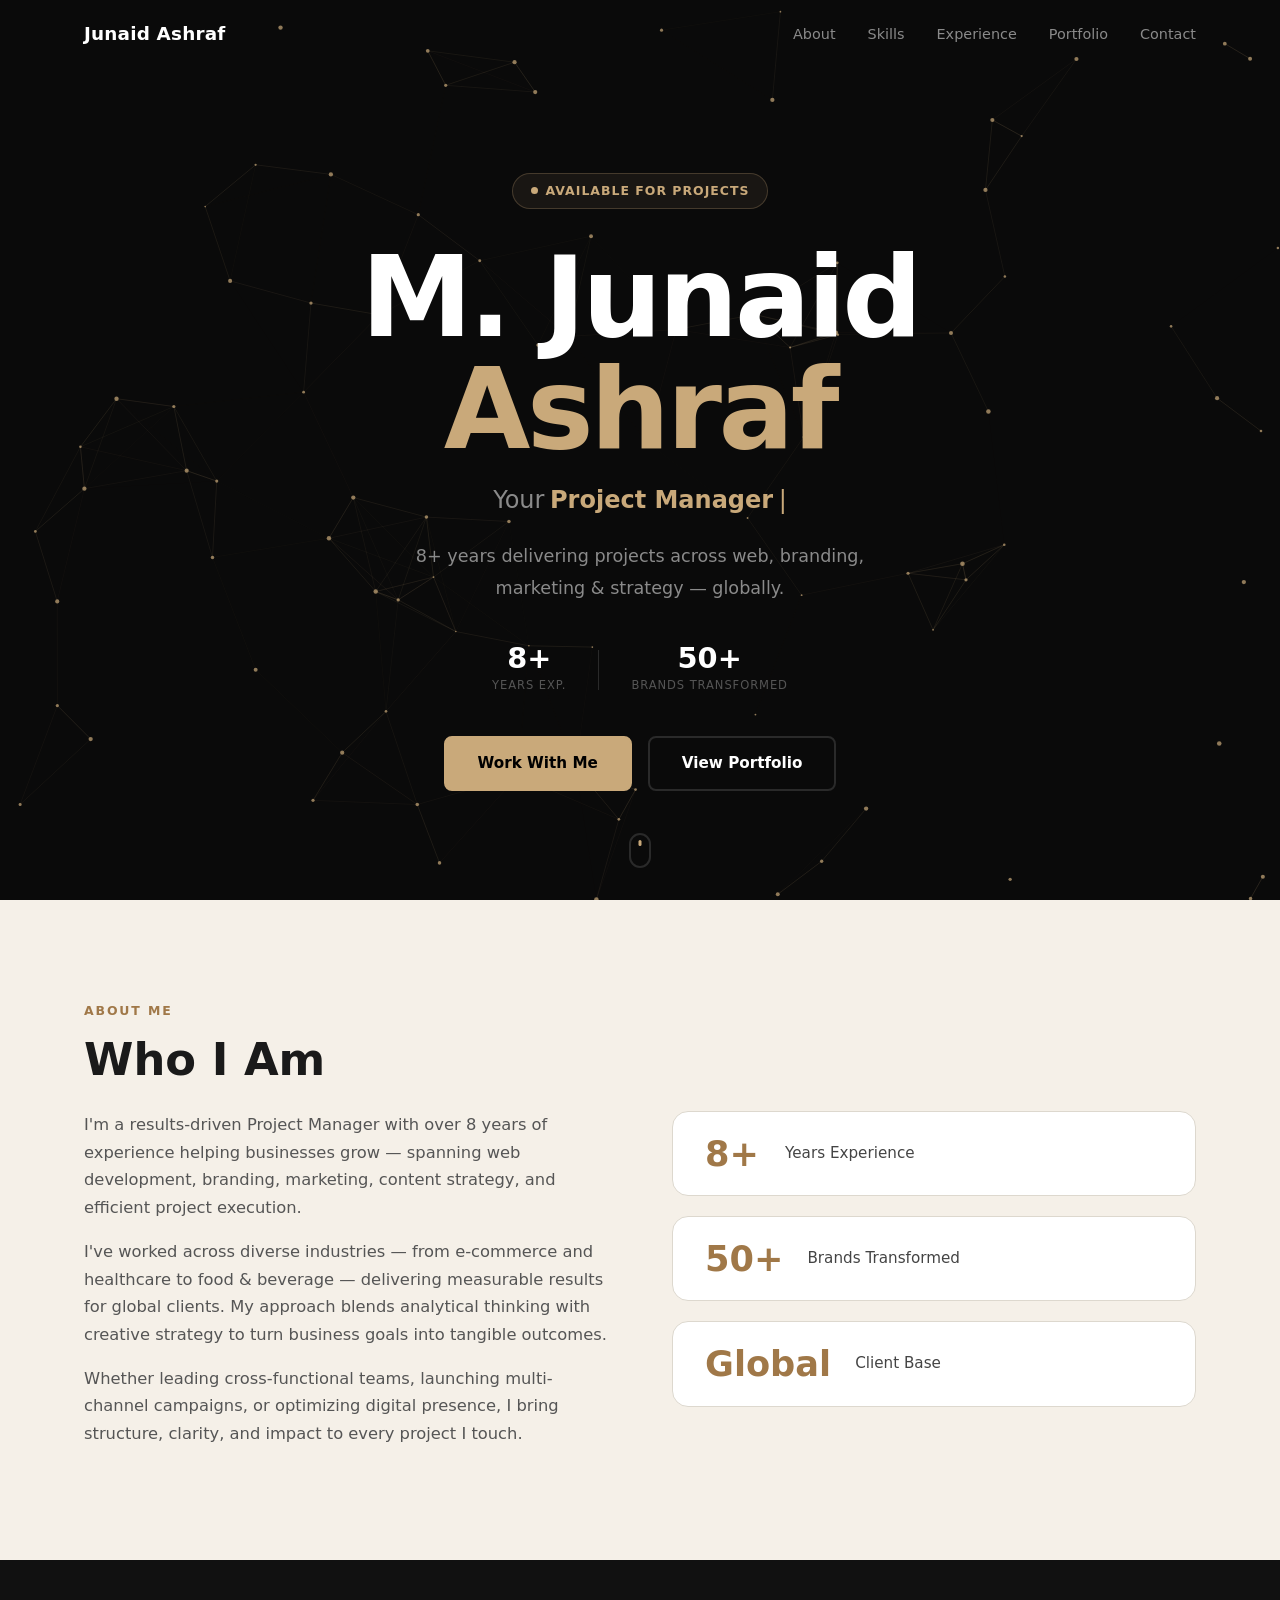
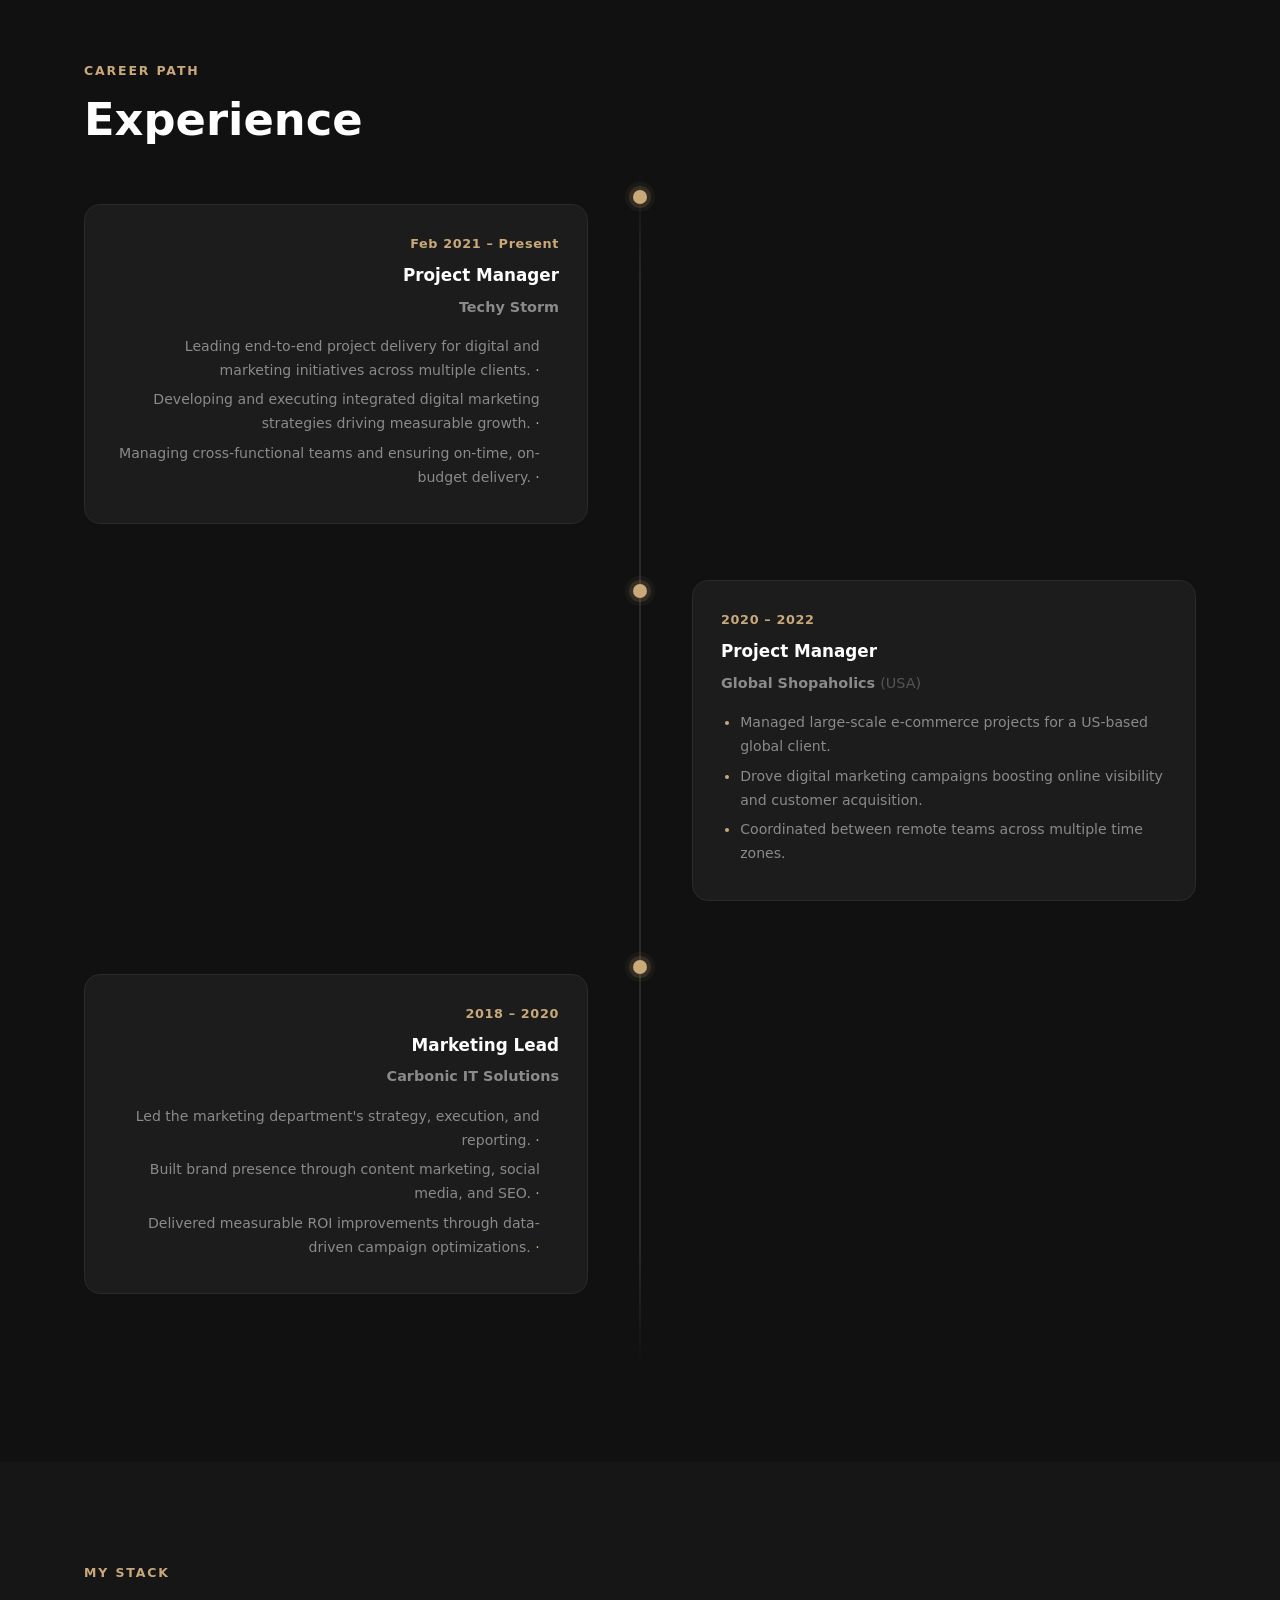
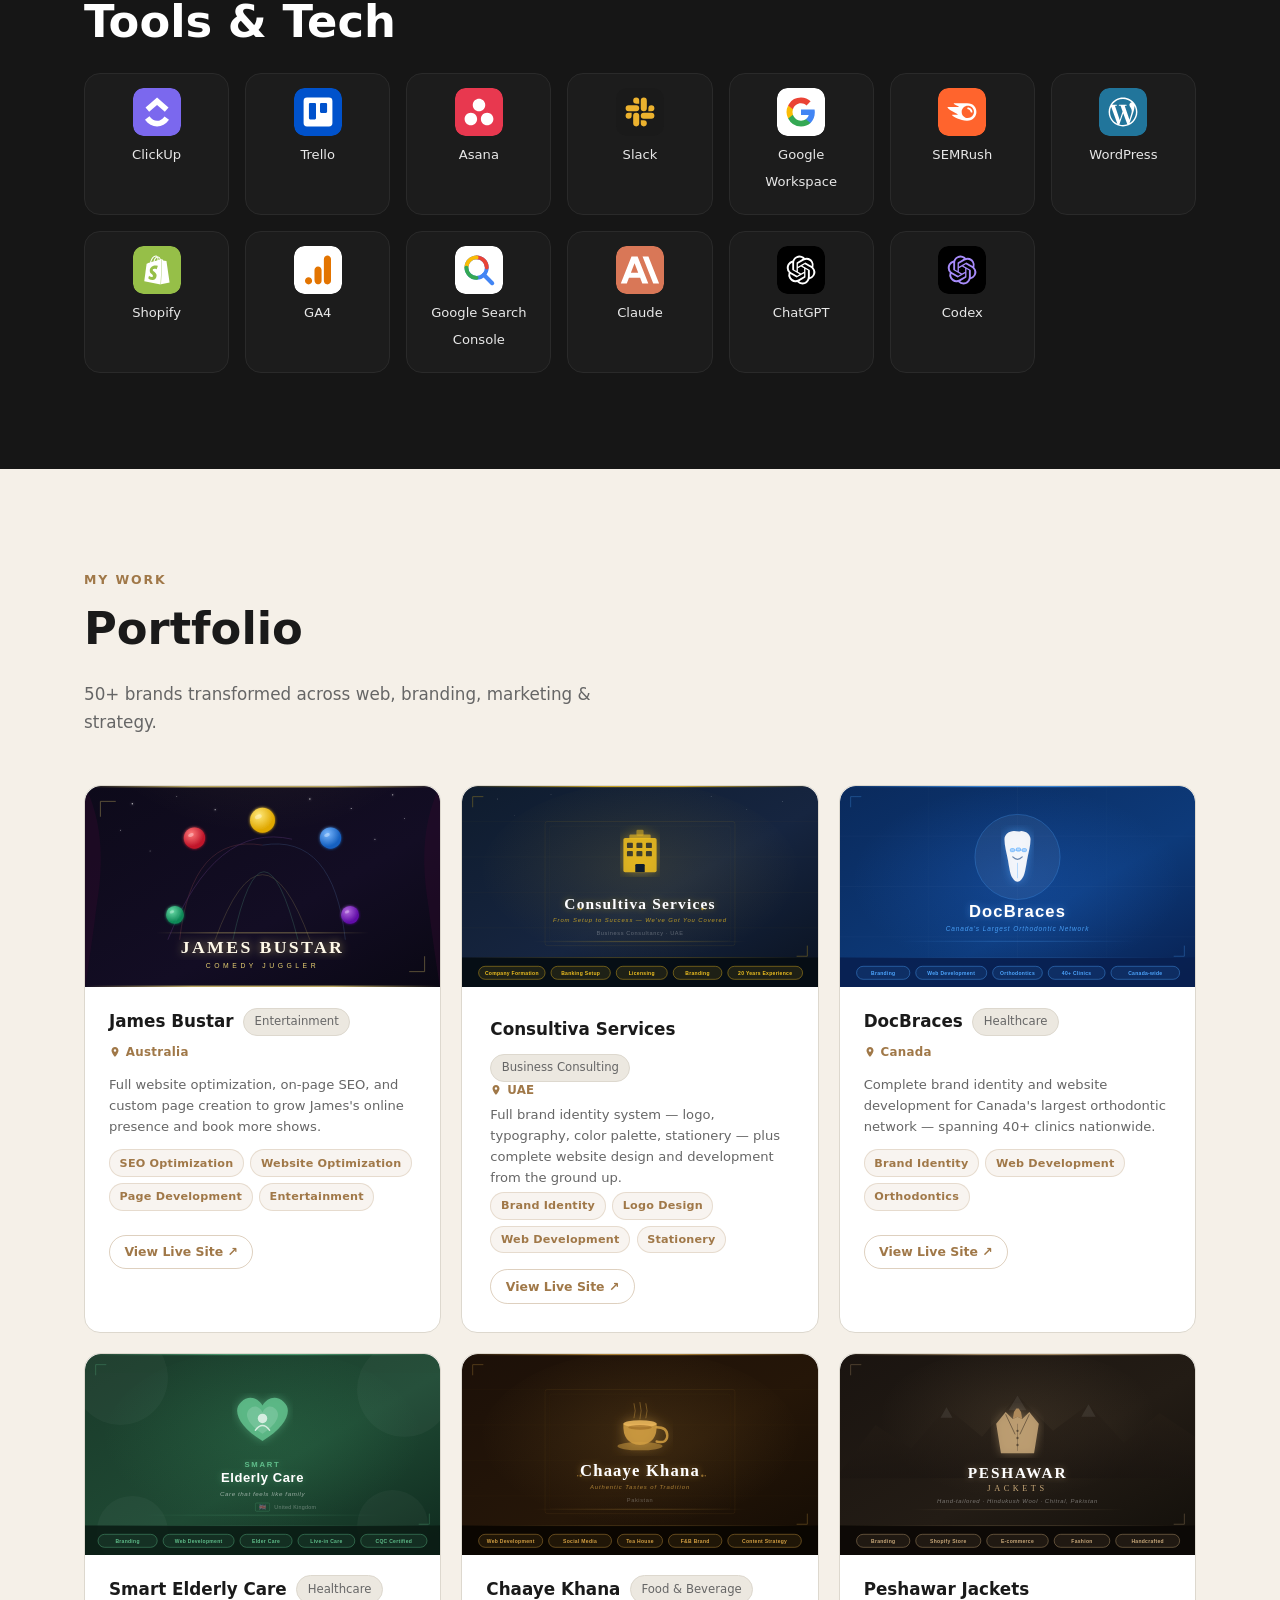
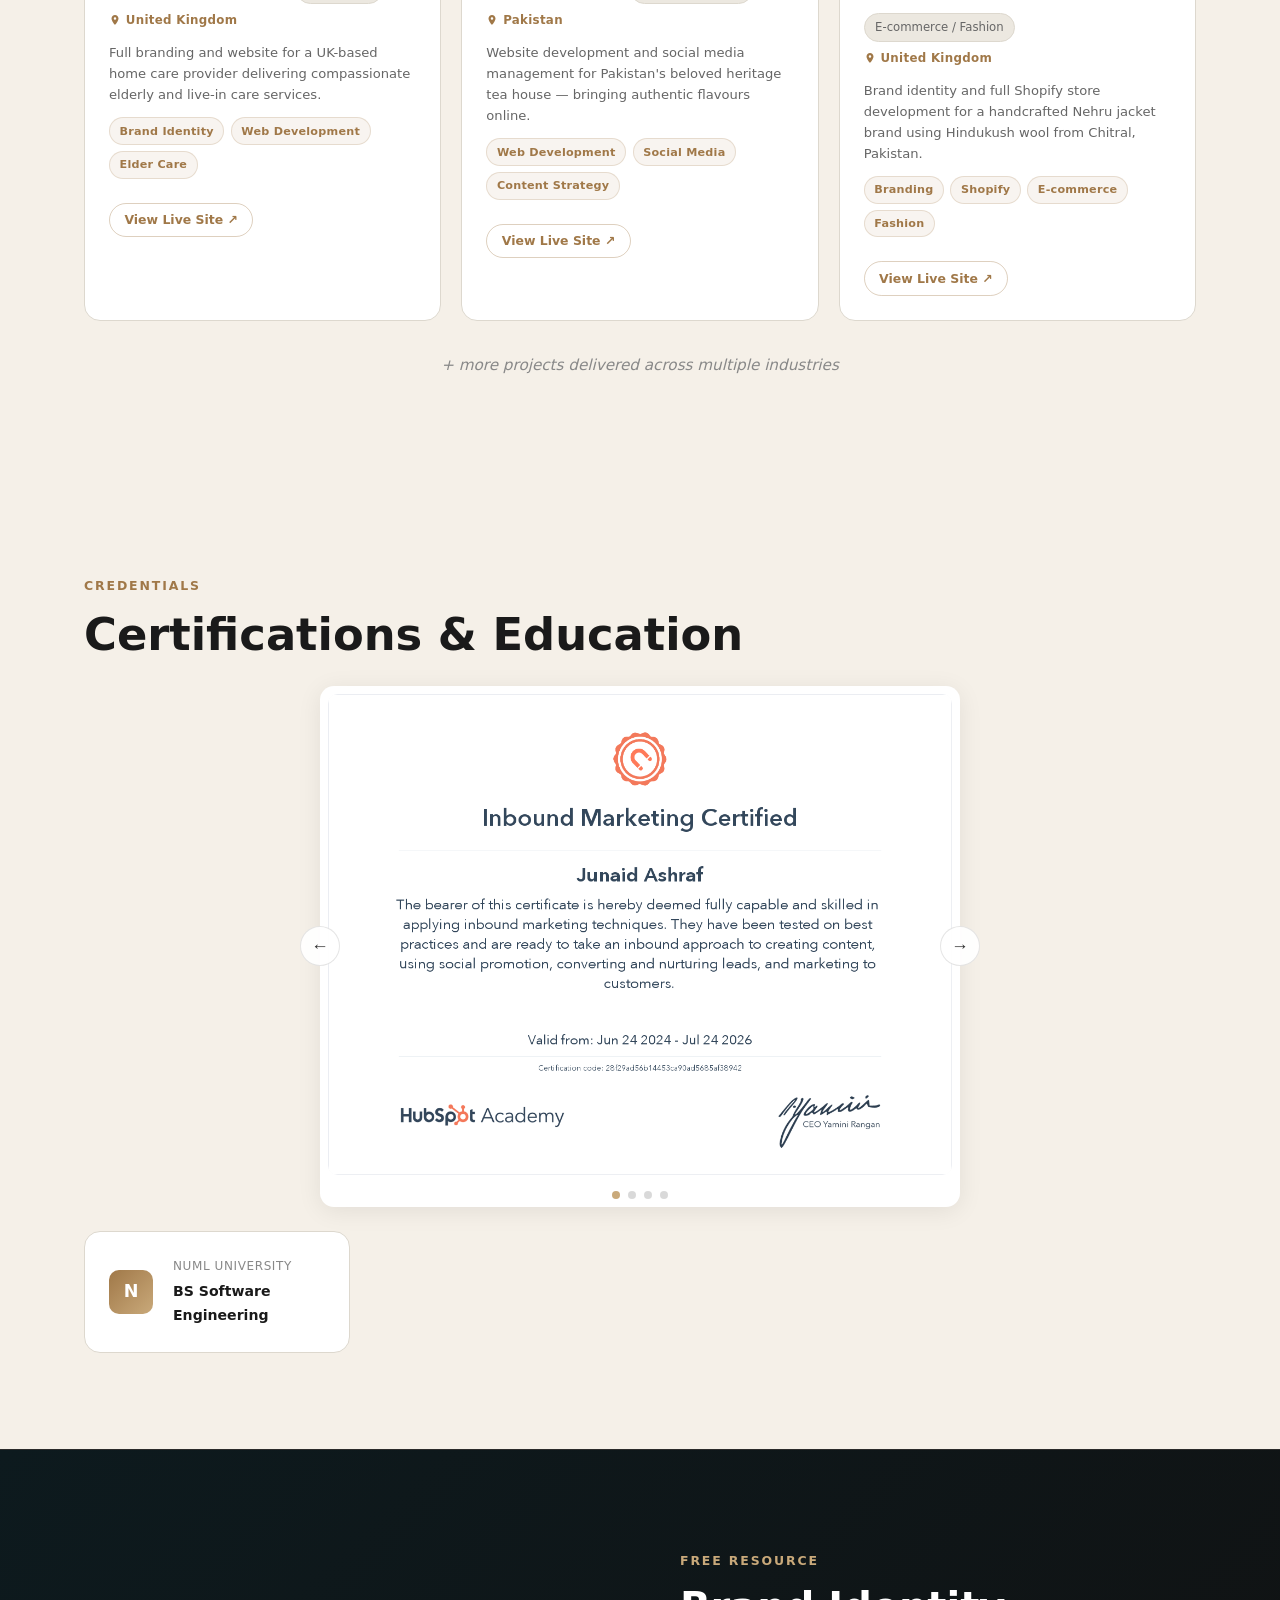
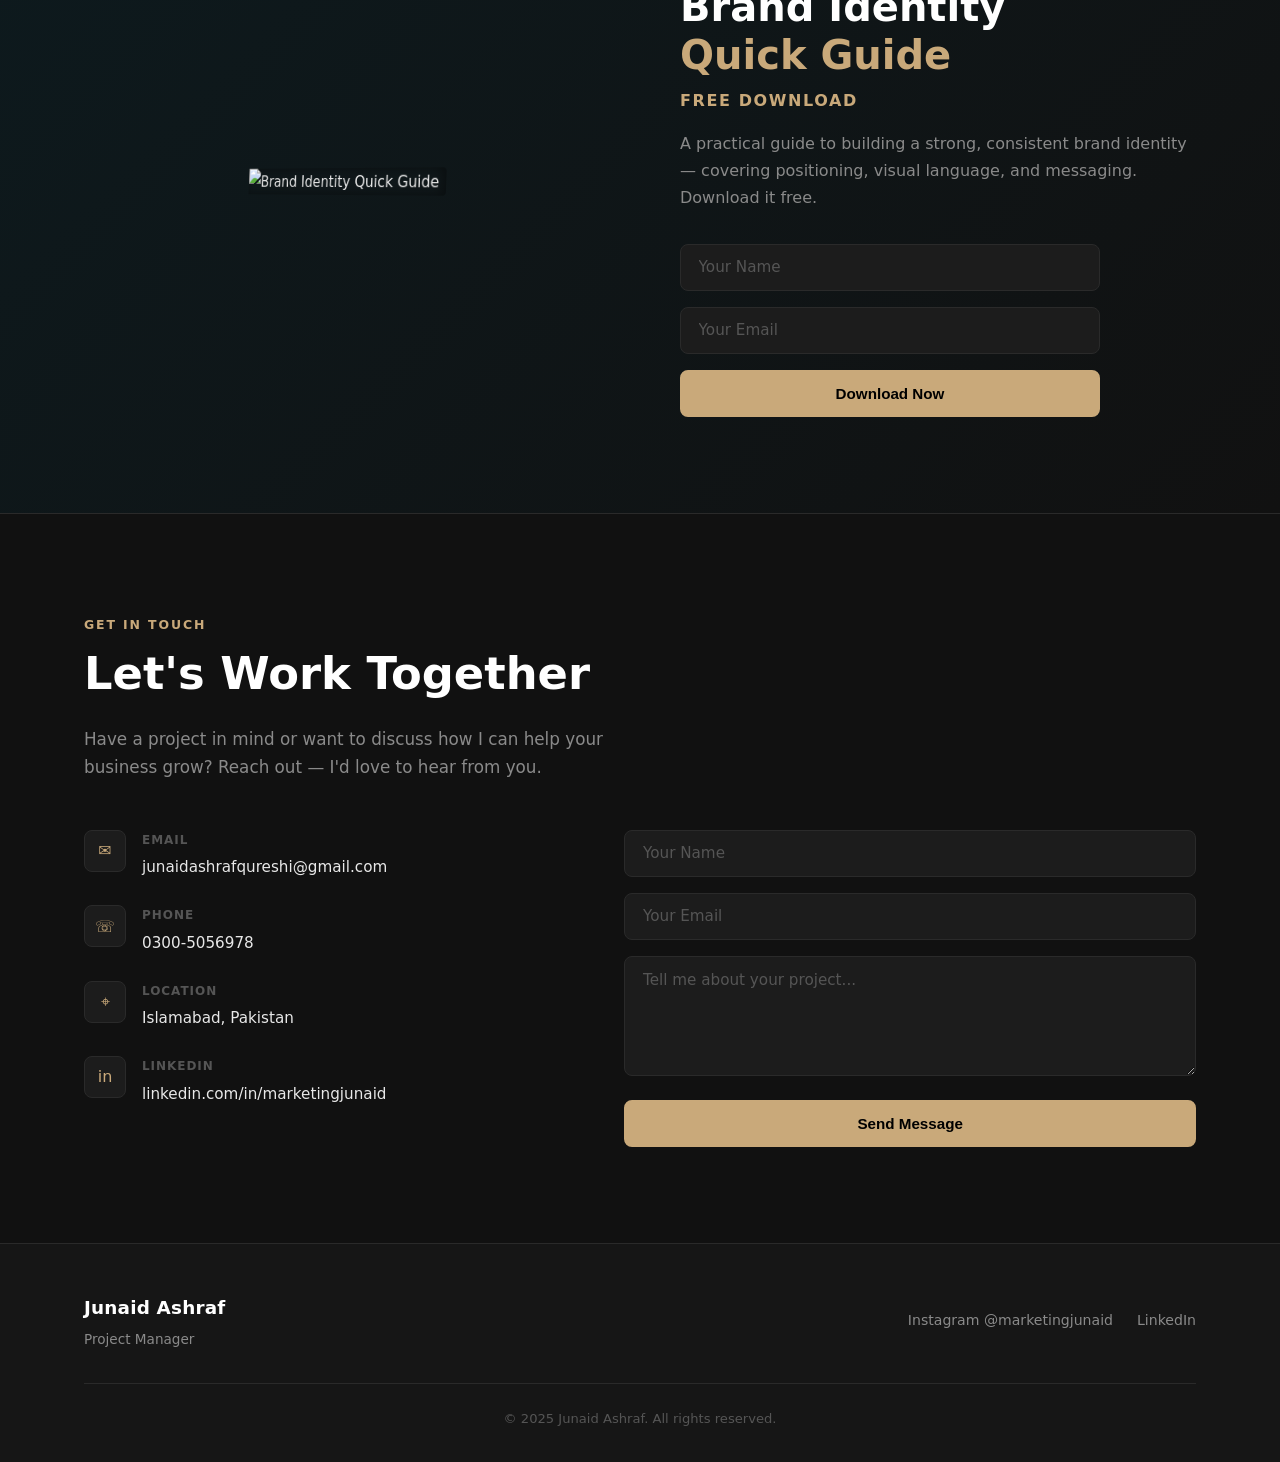
==== index.html @ ad7fe11a "Remove 20+ Projects hero stat" ====
<!DOCTYPE html>
<html lang="en">
<head>
  <meta charset="UTF-8" />
  <meta name="viewport" content="width=device-width, initial-scale=1.0" />
  <title>M. Junaid Ashraf | Project Manager</title>
  <meta name="description" content="M. Junaid Ashraf — Project Manager with 8+ years of experience driving growth through web development, branding, marketing, and seamless project execution." />
  <link rel="stylesheet" href="style.css" />
</head>
<body>

  <!-- ===== NAVBAR ===== -->
  <nav class="navbar" id="navbar">
    <div class="nav-container">
      <a href="#hero" class="nav-logo">Junaid Ashraf</a>
      <button class="nav-toggle" id="navToggle" aria-label="Toggle navigation">
        <span></span><span></span><span></span>
      </button>
      <ul class="nav-links" id="navLinks">
        <li><a href="#about" class="nav-link">About</a></li>
        <li><a href="#skills" class="nav-link">Skills</a></li>
        <li><a href="#experience" class="nav-link">Experience</a></li>
        <li><a href="#portfolio" class="nav-link">Portfolio</a></li>
        <li><a href="#contact" class="nav-link">Contact</a></li>
      </ul>
    </div>
  </nav>

  <!-- ===== HERO ===== -->
  <section class="hero" id="hero">
  <canvas id="heroCanvas"></canvas>
  <div class="hero-content fade-in">
    <div class="hero-badge">Available for Projects</div>
    <h1 class="hero-name">
      <span class="hero-name-line">M. Junaid</span>
      <span class="hero-name-line accent-line">Ashraf</span>
    </h1>
    <div class="hero-role-wrap">
      <span class="hero-role-static">Your </span>
      <span class="hero-role-typed" id="typedRole"></span>
      <span class="hero-cursor">|</span>
    </div>
    <p class="hero-sub">8+ years delivering projects across web, branding, marketing &amp; strategy — globally.</p>
    <div class="hero-stats">
      <div class="hero-stat"><span class="hero-stat-num">8+</span><span class="hero-stat-label">Years Exp.</span></div>
      <div class="hero-stat-divider"></div>
      <div class="hero-stat"><span class="hero-stat-num">50+</span><span class="hero-stat-label">Brands Transformed</span></div>
    </div>
    <div class="hero-ctas">
      <a href="#contact" class="btn btn-primary">Work With Me</a>
      <a href="#portfolio" class="btn btn-outline">View Portfolio</a>
    </div>
  </div>
  <div class="hero-scroll-hint"><span></span></div>
</section>

  <!-- ===== ABOUT ===== -->
  <section class="section section-light" id="about">
    <div class="container">
      <div class="section-label reveal">About Me</div>
      <h2 class="section-title reveal">Who I Am</h2>
      <div class="about-grid">
        <div class="about-text reveal">
          <p>I'm a results-driven Project Manager with over 8 years of experience helping businesses grow — spanning web development, branding, marketing, content strategy, and efficient project execution.</p>
          <p>I've worked across diverse industries — from e-commerce and healthcare to food &amp; beverage — delivering measurable results for global clients. My approach blends analytical thinking with creative strategy to turn business goals into tangible outcomes.</p>
          <p>Whether leading cross-functional teams, launching multi-channel campaigns, or optimizing digital presence, I bring structure, clarity, and impact to every project I touch.</p>
        </div>
        <div class="about-stats reveal">
          <div class="stat-card">
            <span class="stat-number">8+</span>
            <span class="stat-label">Years Experience</span>
          </div>
          <div class="stat-card">
            <span class="stat-number">50+</span>
            <span class="stat-label">Brands Transformed</span>
          </div>
          <div class="stat-card">
            <span class="stat-number">Global</span>
            <span class="stat-label">Client Base</span>
          </div>
        </div>
      </div>
    </div>
  </section>

  <!-- ===== EXPERIENCE ===== -->
  <section class="section" id="experience">
    <div class="container">
      <div class="section-label reveal">Career Path</div>
      <h2 class="section-title reveal">Experience</h2>
      <div class="timeline">

        <div class="timeline-item reveal">
          <div class="timeline-marker"></div>
          <div class="timeline-content">
            <div class="timeline-period">Feb 2021 – Present</div>
            <h3 class="timeline-role">Project Manager</h3>
            <div class="timeline-company">Techy Storm</div>
            <ul class="timeline-points">
              <li>Leading end-to-end project delivery for digital and marketing initiatives across multiple clients.</li>
              <li>Developing and executing integrated digital marketing strategies driving measurable growth.</li>
              <li>Managing cross-functional teams and ensuring on-time, on-budget delivery.</li>
            </ul>
          </div>
        </div>

        <div class="timeline-item reveal">
          <div class="timeline-marker"></div>
          <div class="timeline-content">
            <div class="timeline-period">2020 – 2022</div>
            <h3 class="timeline-role">Project Manager</h3>
            <div class="timeline-company">Global Shopaholics <span class="timeline-location">(USA)</span></div>
            <ul class="timeline-points">
              <li>Managed large-scale e-commerce projects for a US-based global client.</li>
              <li>Drove digital marketing campaigns boosting online visibility and customer acquisition.</li>
              <li>Coordinated between remote teams across multiple time zones.</li>
            </ul>
          </div>
        </div>

        <div class="timeline-item reveal">
          <div class="timeline-marker"></div>
          <div class="timeline-content">
            <div class="timeline-period">2018 – 2020</div>
            <h3 class="timeline-role">Marketing Lead</h3>
            <div class="timeline-company">Carbonic IT Solutions</div>
            <ul class="timeline-points">
              <li>Led the marketing department's strategy, execution, and reporting.</li>
              <li>Built brand presence through content marketing, social media, and SEO.</li>
              <li>Delivered measurable ROI improvements through data-driven campaign optimizations.</li>
            </ul>
          </div>
        </div>

      </div>
    </div>
  </section>

  <!-- ===== TOOLS & TECH ===== -->
  <section class="section section-alt" id="tools">
    <div class="container">
      <div class="section-label reveal">My Stack</div>
      <h2 class="section-title reveal">Tools &amp; Tech</h2>
      <div class="tools-grid reveal">
        <div class="tool-badge">
          <div class="tool-icon"><img src="tools/clickup.svg" alt="ClickUp"/></div>
          <span>ClickUp</span>
        </div>
        <div class="tool-badge">
          <div class="tool-icon"><img src="tools/trello.svg" alt="Trello"/></div>
          <span>Trello</span>
        </div>
        <div class="tool-badge">
          <div class="tool-icon"><img src="tools/asana.svg" alt="Asana"/></div>
          <span>Asana</span>
        </div>
        <div class="tool-badge">
          <div class="tool-icon"><img src="tools/slack.svg" alt="Slack"/></div>
          <span>Slack</span>
        </div>
        <div class="tool-badge">
          <div class="tool-icon"><img src="tools/googleworkspace.svg" alt="Google Workspace"/></div>
          <span>Google Workspace</span>
        </div>
        <div class="tool-badge">
          <div class="tool-icon"><img src="tools/semrush.svg" alt="SEMRush"/></div>
          <span>SEMRush</span>
        </div>
        <div class="tool-badge">
          <div class="tool-icon"><img src="tools/wordpress.svg" alt="WordPress"/></div>
          <span>WordPress</span>
        </div>
        <div class="tool-badge">
          <div class="tool-icon"><img src="tools/shopify.svg" alt="Shopify"/></div>
          <span>Shopify</span>
        </div>
        <div class="tool-badge">
          <div class="tool-icon"><img src="tools/ga4.svg" alt="GA4"/></div>
          <span>GA4</span>
        </div>
        <div class="tool-badge">
          <div class="tool-icon"><img src="tools/searchconsole.svg" alt="Search Console"/></div>
          <span>Google Search Console</span>
        </div>
        <div class="tool-badge">
          <div class="tool-icon"><img src="tools/claude.svg" alt="Claude"/></div>
          <span>Claude</span>
        </div>
        <div class="tool-badge">
          <div class="tool-icon"><img src="tools/chatgpt.svg" alt="ChatGPT"/></div>
          <span>ChatGPT</span>
        </div>
        <div class="tool-badge">
          <div class="tool-icon"><img src="tools/codex.svg" alt="Codex"/></div>
          <span>Codex</span>
        </div>
      </div>
    </div>
  </section>

  <!-- ===== PORTFOLIO ===== -->
  <section class="section section-light" id="portfolio">
    <div class="container">
      <div class="section-label reveal">My Work</div>
      <h2 class="section-title reveal">Portfolio</h2>
      <p class="section-sub reveal">50+ brands transformed across web, branding, marketing &amp; strategy.</p>
      <div class="portfolio-grid">

        <div class="portfolio-card portfolio-card--jb reveal">
          <div class="jb-banner">
            <img src="portfolio/james-bustar-cover.svg" alt="James Bustar" class="jb-cover-img"/>
          </div>
          <div class="portfolio-card-inner">
            <div class="jb-header">
              <h3 class="jb-name">James Bustar</h3>
              <span class="industry-tag">Entertainment</span>
            </div>
            <p class="jb-country"><svg viewBox="0 0 24 24" fill="currentColor"><path d="M12 2C8.13 2 5 5.13 5 9c0 5.25 7 13 7 13s7-7.75 7-13c0-3.87-3.13-7-7-7zm0 9.5a2.5 2.5 0 110-5 2.5 2.5 0 010 5z"/></svg>Australia</p>
            <p class="jb-desc">Full website optimization, on-page SEO, and custom page creation to grow James's online presence and book more shows.</p>
            <div class="jb-services">
              <span class="jb-tag">SEO Optimization</span>
              <span class="jb-tag">Website Optimization</span>
              <span class="jb-tag">Page Development</span>
              <span class="jb-tag">Entertainment</span>
            </div>
            <a href="https://www.jamesbustar.com" target="_blank" rel="noopener" class="btn-small btn-small--live">View Live Site ↗</a>
          </div>
        </div>

        <div class="portfolio-card portfolio-card--cs reveal">
          <div class="jb-banner">
            <img src="portfolio/consultiva-cover.svg" alt="Consultiva Services" class="jb-cover-img"/>
          </div>
          <div class="portfolio-card-inner">
            <div class="jb-header">
              <h3 class="jb-name">Consultiva Services</h3>
              <span class="industry-tag">Business Consulting</span>
            </div>
            <p class="jb-country"><svg viewBox="0 0 24 24" fill="currentColor"><path d="M12 2C8.13 2 5 5.13 5 9c0 5.25 7 13 7 13s7-7.75 7-13c0-3.87-3.13-7-7-7zm0 9.5a2.5 2.5 0 110-5 2.5 2.5 0 010 5z"/></svg>UAE</p>
            <p class="jb-desc">Full brand identity system — logo, typography, color palette, stationery — plus complete website design and development from the ground up.</p>
            <div class="jb-services">
              <span class="jb-tag">Brand Identity</span>
              <span class="jb-tag">Logo Design</span>
              <span class="jb-tag">Web Development</span>
              <span class="jb-tag">Stationery</span>
            </div>
            <a href="https://www.consultivaservices.com" target="_blank" rel="noopener" class="btn-small btn-small--live">View Live Site ↗</a>
          </div>
        </div>

        <div class="portfolio-card portfolio-card--jb reveal">
          <div class="jb-banner">
            <img src="portfolio/docbraces-cover.svg" alt="DocBraces" class="jb-cover-img"/>
          </div>
          <div class="portfolio-card-inner">
            <div class="jb-header">
              <h3 class="jb-name">DocBraces</h3>
              <span class="industry-tag">Healthcare</span>
            </div>
            <p class="jb-country"><svg viewBox="0 0 24 24" fill="currentColor"><path d="M12 2C8.13 2 5 5.13 5 9c0 5.25 7 13 7 13s7-7.75 7-13c0-3.87-3.13-7-7-7zm0 9.5a2.5 2.5 0 110-5 2.5 2.5 0 010 5z"/></svg>Canada</p>
            <p class="jb-desc">Complete brand identity and website development for Canada's largest orthodontic network — spanning 40+ clinics nationwide.</p>
            <div class="jb-services">
              <span class="jb-tag">Brand Identity</span>
              <span class="jb-tag">Web Development</span>
              <span class="jb-tag">Orthodontics</span>
            </div>
            <a href="https://www.docbraces.com" target="_blank" rel="noopener" class="btn-small btn-small--live">View Live Site ↗</a>
          </div>
        </div>

        <div class="portfolio-card portfolio-card--jb reveal">
          <div class="jb-banner">
            <img src="portfolio/smartelderlycare-cover.svg" alt="Smart Elderly Care" class="jb-cover-img"/>
          </div>
          <div class="portfolio-card-inner">
            <div class="jb-header">
              <h3 class="jb-name">Smart Elderly Care</h3>
              <span class="industry-tag">Healthcare</span>
            </div>
            <p class="jb-country"><svg viewBox="0 0 24 24" fill="currentColor"><path d="M12 2C8.13 2 5 5.13 5 9c0 5.25 7 13 7 13s7-7.75 7-13c0-3.87-3.13-7-7-7zm0 9.5a2.5 2.5 0 110-5 2.5 2.5 0 010 5z"/></svg>United Kingdom</p>
            <p class="jb-desc">Full branding and website for a UK-based home care provider delivering compassionate elderly and live-in care services.</p>
            <div class="jb-services">
              <span class="jb-tag">Brand Identity</span>
              <span class="jb-tag">Web Development</span>
              <span class="jb-tag">Elder Care</span>
            </div>
            <a href="https://www.smartelderlycare.co.uk" target="_blank" rel="noopener" class="btn-small btn-small--live">View Live Site ↗</a>
          </div>
        </div>

        <div class="portfolio-card portfolio-card--jb reveal">
          <div class="jb-banner">
            <img src="portfolio/chaayekhana-cover.svg" alt="Chaaye Khana" class="jb-cover-img"/>
          </div>
          <div class="portfolio-card-inner">
            <div class="jb-header">
              <h3 class="jb-name">Chaaye Khana</h3>
              <span class="industry-tag">Food &amp; Beverage</span>
            </div>
            <p class="jb-country"><svg viewBox="0 0 24 24" fill="currentColor"><path d="M12 2C8.13 2 5 5.13 5 9c0 5.25 7 13 7 13s7-7.75 7-13c0-3.87-3.13-7-7-7zm0 9.5a2.5 2.5 0 110-5 2.5 2.5 0 010 5z"/></svg>Pakistan</p>
            <p class="jb-desc">Website development and social media management for Pakistan's beloved heritage tea house — bringing authentic flavours online.</p>
            <div class="jb-services">
              <span class="jb-tag">Web Development</span>
              <span class="jb-tag">Social Media</span>
              <span class="jb-tag">Content Strategy</span>
            </div>
            <a href="https://www.chaayekhana.com" target="_blank" rel="noopener" class="btn-small btn-small--live">View Live Site ↗</a>
          </div>
        </div>

        <div class="portfolio-card portfolio-card--jb reveal">
          <div class="jb-banner">
            <img src="portfolio/peshawarjackets-cover.svg" alt="Peshawar Jackets" class="jb-cover-img"/>
          </div>
          <div class="portfolio-card-inner">
            <div class="jb-header">
              <h3 class="jb-name">Peshawar Jackets</h3>
              <span class="industry-tag">E-commerce / Fashion</span>
            </div>
            <p class="jb-country"><svg viewBox="0 0 24 24" fill="currentColor"><path d="M12 2C8.13 2 5 5.13 5 9c0 5.25 7 13 7 13s7-7.75 7-13c0-3.87-3.13-7-7-7zm0 9.5a2.5 2.5 0 110-5 2.5 2.5 0 010 5z"/></svg>United Kingdom</p>
            <p class="jb-desc">Brand identity and full Shopify store development for a handcrafted Nehru jacket brand using Hindukush wool from Chitral, Pakistan.</p>
            <div class="jb-services">
              <span class="jb-tag">Branding</span>
              <span class="jb-tag">Shopify</span>
              <span class="jb-tag">E-commerce</span>
              <span class="jb-tag">Fashion</span>
            </div>
            <a href="https://peshawarjackets.com" target="_blank" rel="noopener" class="btn-small btn-small--live">View Live Site ↗</a>
          </div>
        </div>


      </div>
      <p class="portfolio-more reveal">+ more projects delivered across multiple industries</p>
    </div>
  </section>

  <!-- ===== CERTIFICATIONS ===== -->
  <section class="section section-light" id="certifications">
    <div class="container">
      <div class="section-label reveal">Credentials</div>
      <h2 class="section-title reveal">Certifications &amp; Education</h2>
      <!-- Certificate Slider -->
      <div class="cert-slider-wrap reveal">
        <div class="cert-slider" id="certSlider">
          <div class="cert-slide">
            <img src="Inbound MArketing Certificate.png" alt="Inbound Marketing Certified – HubSpot Academy" class="cert-slide-img"/>
          </div>
          <div class="cert-slide">
            <img src="seo certificate.png" alt="SEO Certified – HubSpot Academy" class="cert-slide-img"/>
          </div>
          <div class="cert-slide">
            <img src="social media certificate.png" alt="Social Media Certified – HubSpot Academy" class="cert-slide-img"/>
          </div>
          <div class="cert-slide">
            <img src="advanced branding.png" alt="Advanced Branding Certificate" class="cert-slide-img"/>
          </div>
        </div>
        <button class="cert-prev" id="certPrev" aria-label="Previous">&#8592;</button>
        <button class="cert-next" id="certNext" aria-label="Next">&#8594;</button>
        <div class="cert-dots" id="certDots">
          <span class="cert-dot active"></span>
          <span class="cert-dot"></span>
          <span class="cert-dot"></span>
          <span class="cert-dot"></span>
        </div>
      </div>

      <!-- Education card below slider -->
      <div class="certs-grid" style="margin-top:1.5rem;">
        <div class="cert-card reveal cert-card--edu">
          <div class="cert-badge cert-badge--edu">
            <span class="cert-logo">N</span>
          </div>
          <div class="cert-info">
            <div class="cert-issuer">NUML University</div>
            <div class="cert-name">BS Software Engineering</div>
          </div>
        </div>
      </div>
    </div>
  </section>

  <!-- ===== LEAD MAGNET ===== -->
  <section class="section lead-magnet" id="download">
    <div class="container">
      <div class="lead-grid">
        <div class="lead-mockup reveal">
          <div class="book-3d-wrap">
            <div class="book-face">
              <img src="https://raw.githubusercontent.com/marketingjunaid/Website/35c1aef6782d4a2f29aa89644fbb4bca8ff3c2ba/brand-guide-cover.png" alt="Brand Identity Quick Guide" class="book-3d-img" />
            </div>
            <div class="book-spine"></div>
            <div class="book-pages"></div>
          </div>
        </div>
        <div class="lead-content reveal">
          <div class="section-label">Free Resource</div>
          <h2 class="lead-heading">Brand Identity<br><span class="accent">Quick Guide</span></h2>
          <p class="lead-sub">Free Download</p>
          <p class="lead-desc">A practical guide to building a strong, consistent brand identity — covering positioning, visual language, and messaging. Download it free.</p>
          <form class="lead-form" id="leadForm">
            <div class="form-group">
              <input type="text" name="name" placeholder="Your Name" required autocomplete="name" />
            </div>
            <div class="form-group">
              <input type="email" name="email" placeholder="Your Email" required autocomplete="email" />
            </div>
            <button type="submit" class="btn btn-primary btn-full">Download Now</button>
          </form>
          <div class="form-success" id="leadSuccess">
            <div class="success-icon">✓</div>
            <p>Your free guide is ready!</p>
            <a href="brand-guide.pdf" download="Brand_Identity_Quick_Guide.pdf" class="btn btn-primary" id="pdfDownloadBtn">Download PDF</a>
          </div>
        </div>
      </div>
    </div>
  </section>

  <!-- ===== CONTACT ===== -->
  <section class="section" id="contact">
    <div class="container">
      <div class="section-label reveal">Get In Touch</div>
      <h2 class="section-title reveal">Let's Work Together</h2>
      <p class="section-sub reveal">Have a project in mind or want to discuss how I can help your business grow? Reach out — I'd love to hear from you.</p>
      <div class="contact-grid">
        <div class="contact-info reveal">
          <div class="contact-item">
            <div class="contact-icon">✉</div>
            <div>
              <div class="contact-label">Email</div>
              <a href="mailto:junaidashrafqureshi@gmail.com" class="contact-value">junaidashrafqureshi@gmail.com</a>
            </div>
          </div>
          <div class="contact-item">
            <div class="contact-icon">☏</div>
            <div>
              <div class="contact-label">Phone</div>
              <a href="tel:+923005056978" class="contact-value">0300-5056978</a>
            </div>
          </div>
          <div class="contact-item">
            <div class="contact-icon">⌖</div>
            <div>
              <div class="contact-label">Location</div>
              <span class="contact-value">Islamabad, Pakistan</span>
            </div>
          </div>
          <div class="contact-item">
            <div class="contact-icon">in</div>
            <div>
              <div class="contact-label">LinkedIn</div>
              <a href="https://linkedin.com/in/marketingjunaid" target="_blank" rel="noopener noreferrer" class="contact-value">linkedin.com/in/marketingjunaid</a>
            </div>
          </div>
        </div>
        <div class="contact-form-wrap reveal">
          <form class="contact-form" id="contactForm" action="https://formsubmit.co/junaidashrafqureshi@gmail.com" method="POST">
            <input type="hidden" name="_captcha" value="false" />
            <input type="hidden" name="_template" value="table" />
            <div class="form-group">
              <input type="text" name="name" placeholder="Your Name" required autocomplete="name" />
            </div>
            <div class="form-group">
              <input type="email" name="email" placeholder="Your Email" required autocomplete="email" />
            </div>
            <div class="form-group">
              <textarea name="message" placeholder="Tell me about your project..." rows="5" required></textarea>
            </div>
            <button type="submit" class="btn btn-primary btn-full">Send Message</button>
          </form>
          <div class="form-success" id="contactSuccess">
            <div class="success-icon">✓</div>
            <p>Thank you! I'll get back to you within 24 hours.</p>
          </div>
        </div>
      </div>
    </div>
  </section>

  <!-- ===== FOOTER ===== -->
  <footer class="footer">
    <div class="container">
      <div class="footer-inner">
        <div class="footer-brand">
          <span class="nav-logo">Junaid Ashraf</span>
          <p class="footer-tagline">Project Manager</p>
        </div>
        <div class="footer-links">
          <a href="https://instagram.com/marketingjunaid" target="_blank" rel="noopener noreferrer">Instagram @marketingjunaid</a>
          <a href="https://linkedin.com/in/marketingjunaid" target="_blank" rel="noopener noreferrer">LinkedIn</a>
        </div>
      </div>
      <div class="footer-copy">
        &copy; 2025 Junaid Ashraf. All rights reserved.
      </div>
    </div>
  </footer>

  <script src="script.js"></script>
</body>
</html>
---- style.css ----
/* =============================================
   RESET & BASE
   ============================================= */
*, *::before, *::after {
  box-sizing: border-box;
  margin: 0;
  padding: 0;
}

:root {
  --bg:        #111111;
  --bg-alt:    #161616;
  --surface:   #1c1c1c;
  --surface-2: #222222;
  --border:    #2a2a2a;
  --accent:    #c9a97a;
  --accent-dk: #a07848;
  --accent-lt: #e0c9a0;
  --text:      #e8e8e8;
  --text-muted:#8a8a8a;
  --text-dim:  #555555;
  --white:     #ffffff;
  --radius:    8px;
  --radius-lg: 16px;
  --shadow:    0 4px 24px rgba(0,0,0,0.4);
  --shadow-lg: 0 8px 48px rgba(0,0,0,0.6);
  --transition: 0.3s ease;
}

html {
  scroll-behavior: smooth;
  scroll-padding-top: 72px;
}

body {
  font-family: 'Segoe UI', system-ui, -apple-system, sans-serif;
  background: var(--bg);
  color: var(--text);
  line-height: 1.7;
  overflow-x: hidden;
}

img { display: block; max-width: 100%; }

a {
  color: var(--accent);
  text-decoration: none;
  transition: color var(--transition);
}
a:hover { color: var(--accent-lt); }

ul { list-style: none; }

/* =============================================
   TYPOGRAPHY UTILITIES
   ============================================= */
.accent { color: var(--accent); }

.section-label {
  display: inline-block;
  font-size: 0.78rem;
  font-weight: 600;
  letter-spacing: 0.15em;
  text-transform: uppercase;
  color: var(--accent);
  margin-bottom: 0.75rem;
}

.section-title {
  font-size: clamp(1.8rem, 4vw, 2.8rem);
  font-weight: 700;
  color: var(--white);
  line-height: 1.2;
  margin-bottom: 1.5rem;
}

.section-sub {
  font-size: 1.05rem;
  color: var(--text-muted);
  max-width: 580px;
  margin-bottom: 3rem;
}

/* =============================================
   LAYOUT
   ============================================= */
.container {
  width: 100%;
  max-width: 1160px;
  margin: 0 auto;
  padding: 0 1.5rem;
}

.section {
  padding: 6rem 0;
}

.section-alt {
  background: var(--bg-alt);
}

.section-light {
  background: #f5f0e8;
  --text:      #1a1a1a;
  --text-muted:#555555;
  --text-dim:  #999999;
  --surface:   #ffffff;
  --surface-2: #ece8e0;
  --border:    #ddd8ce;
  --white:     #1a1a1a;
  color: #1a1a1a;
}
.section-light .section-title { color: #1a1a1a; }
.section-light .section-sub   { color: #666666; }
.section-light .section-label { color: var(--accent-dk); }
.section-light .tag {
  background: #fff;
  border-color: #ddd8ce;
  color: #444;
}
.section-light .tag:hover {
  background: rgba(160,120,72,0.08);
  border-color: var(--accent-dk);
  color: var(--accent-dk);
}
.section-light .stat-card {
  background: #fff;
  border-color: #ddd8ce;
}
.section-light .stat-number { color: var(--accent-dk); }
.section-light .stat-label  { color: #444; }
.section-light .portfolio-card {
  background: #fff;
  border-color: #ddd8ce;
}
.section-light .portfolio-card:hover {
  border-color: var(--accent-dk);
  box-shadow: 0 12px 32px rgba(160,120,72,0.12);
}
.section-light .portfolio-initials {
  background: linear-gradient(135deg, rgba(160,120,72,0.15), rgba(160,120,72,0.04));
  border-color: rgba(160,120,72,0.3);
  color: var(--accent-dk);
}
.section-light .portfolio-info h3 { color: #1a1a1a; }
.section-light .industry-tag {
  background: #ece8e0;
  border-color: #ddd8ce;
  color: #666;
}
.section-light .portfolio-more { color: #888; }
.section-light .cert-card {
  background: #fff;
  border-color: #ddd8ce;
}
.section-light .cert-name   { color: #1a1a1a; }
.section-light .cert-issuer { color: #888; }
.section-light .skills-col-title { color: #1a1a1a; }

/* =============================================
   SCROLL ANIMATIONS
   ============================================= */
.reveal,
.fade-in {
  opacity: 0;
  transform: translateY(28px);
  transition: opacity 0.65s ease, transform 0.65s ease;
}

.reveal.visible,
.fade-in.visible {
  opacity: 1;
  transform: translateY(0);
}

/* =============================================
   NAVBAR
   ============================================= */
.navbar {
  position: fixed;
  top: 0;
  left: 0;
  right: 0;
  z-index: 1000;
  padding: 1.1rem 0;
  transition: background var(--transition), backdrop-filter var(--transition), box-shadow var(--transition);
}

.navbar.scrolled {
  background: rgba(17,17,17,0.85);
  backdrop-filter: blur(12px);
  -webkit-backdrop-filter: blur(12px);
  box-shadow: 0 1px 0 var(--border);
}

.nav-container {
  max-width: 1160px;
  margin: 0 auto;
  padding: 0 1.5rem;
  display: flex;
  align-items: center;
  justify-content: space-between;
}

.nav-logo {
  font-size: 1.15rem;
  font-weight: 700;
  color: var(--white);
  letter-spacing: 0.01em;
}
.nav-logo:hover { color: var(--accent); }

.nav-links {
  display: flex;
  gap: 2rem;
  align-items: center;
}

.nav-link {
  font-size: 0.9rem;
  font-weight: 500;
  color: var(--text-muted);
  transition: color var(--transition);
  position: relative;
}
.nav-link::after {
  content: '';
  position: absolute;
  bottom: -3px;
  left: 0;
  width: 0;
  height: 2px;
  background: var(--accent);
  transition: width var(--transition);
}
.nav-link:hover,
.nav-link.active {
  color: var(--white);
}
.nav-link:hover::after,
.nav-link.active::after {
  width: 100%;
}

.nav-toggle {
  display: none;
  flex-direction: column;
  gap: 5px;
  background: none;
  border: none;
  cursor: pointer;
  padding: 4px;
}
.nav-toggle span {
  display: block;
  width: 24px;
  height: 2px;
  background: var(--text);
  border-radius: 2px;
  transition: var(--transition);
}

/* =============================================
   HERO
   ============================================= */
.hero {
  position: relative;
  min-height: 100vh;
  display: flex;
  align-items: center;
  justify-content: center;
  text-align: center;
  overflow: hidden;
  background: #0a0a0a;
}

#heroCanvas {
  position: absolute;
  inset: 0;
  width: 100%;
  height: 100%;
  z-index: 0;
}

.hero-content {
  position: relative;
  z-index: 1;
  max-width: 860px;
  padding: 8rem 1.5rem 4rem;
}

.hero-badge {
  display: inline-flex;
  align-items: center;
  gap: 0.5rem;
  background: rgba(201,169,122,0.08);
  border: 1px solid rgba(201,169,122,0.25);
  border-radius: 50px;
  padding: 0.4rem 1.1rem;
  font-size: 0.78rem;
  font-weight: 600;
  color: var(--accent);
  letter-spacing: 0.08em;
  text-transform: uppercase;
  margin-bottom: 2rem;
}

.hero-badge::before {
  content: '';
  width: 7px;
  height: 7px;
  border-radius: 50%;
  background: var(--accent);
  animation: pulse 2s ease-in-out infinite;
}

@keyframes pulse {
  0%, 100% { opacity: 1; transform: scale(1); }
  50%       { opacity: 0.4; transform: scale(0.7); }
}

.hero-name {
  display: flex;
  flex-direction: column;
  font-size: clamp(3.5rem, 9vw, 7rem);
  font-weight: 900;
  line-height: 1;
  letter-spacing: -0.03em;
  color: var(--white);
  margin-bottom: 1.25rem;
  overflow: hidden;
}

.hero-name-line {
  display: block;
  transform: translateY(110%);
  animation: slideUp 0.9s cubic-bezier(0.16, 1, 0.3, 1) forwards;
}

.hero-name-line:nth-child(2) {
  animation-delay: 0.12s;
}

.accent-line {
  color: var(--accent);
}

@keyframes slideUp {
  to { transform: translateY(0); }
}

.hero-role-wrap {
  font-size: clamp(1.1rem, 2.5vw, 1.5rem);
  font-weight: 400;
  color: var(--text-muted);
  margin-bottom: 1.5rem;
  height: 2rem;
  display: flex;
  align-items: center;
  justify-content: center;
  gap: 0.35rem;
}

.hero-role-static { color: var(--text-muted); }

.hero-role-typed {
  color: var(--accent);
  font-weight: 600;
}

.hero-cursor {
  color: var(--accent);
  font-weight: 300;
  animation: blink 0.75s step-end infinite;
}

@keyframes blink {
  0%, 100% { opacity: 1; }
  50%       { opacity: 0; }
}

.hero-sub {
  font-size: clamp(0.95rem, 2vw, 1.1rem);
  color: var(--text-muted);
  max-width: 540px;
  margin: 0 auto 2.5rem;
  line-height: 1.8;
}

.hero-stats {
  display: flex;
  align-items: center;
  justify-content: center;
  gap: 2rem;
  margin-bottom: 2.5rem;
}

.hero-stat {
  display: flex;
  flex-direction: column;
  align-items: center;
  gap: 0.2rem;
}

.hero-stat-num {
  font-size: 1.8rem;
  font-weight: 800;
  color: var(--white);
  line-height: 1;
}

.hero-stat-label {
  font-size: 0.72rem;
  color: var(--text-dim);
  font-weight: 500;
  text-transform: uppercase;
  letter-spacing: 0.08em;
}

.hero-stat-divider {
  width: 1px;
  height: 40px;
  background: var(--border);
}

.hero-ctas {
  display: flex;
  gap: 1rem;
  justify-content: center;
  flex-wrap: wrap;
}

.hero-scroll-hint {
  position: absolute;
  bottom: 2rem;
  left: 50%;
  transform: translateX(-50%);
  z-index: 1;
}
.hero-scroll-hint span {
  display: block;
  width: 22px;
  height: 35px;
  border: 2px solid var(--border);
  border-radius: 12px;
  position: relative;
}
.hero-scroll-hint span::before {
  content: '';
  position: absolute;
  top: 5px;
  left: 50%;
  transform: translateX(-50%);
  width: 3px;
  height: 6px;
  background: var(--accent);
  border-radius: 2px;
  animation: scrollHint 2s ease-in-out infinite;
}
@keyframes scrollHint {
  0%   { opacity: 1; top: 5px; }
  100% { opacity: 0; top: 18px; }
}

@media (max-width: 680px) {
  .hero-stats { gap: 1.25rem; }
  .hero-stat-num { font-size: 1.4rem; }
  .accent-line { color: var(--accent); }
}

/* =============================================
   BUTTONS
   ============================================= */
.btn {
  display: inline-flex;
  align-items: center;
  justify-content: center;
  padding: 0.8rem 2rem;
  border-radius: var(--radius);
  font-size: 0.95rem;
  font-weight: 600;
  cursor: pointer;
  transition: all var(--transition);
  border: 2px solid transparent;
}

.btn-primary {
  background: var(--accent);
  color: #000;
  border-color: var(--accent);
}
.btn-primary:hover {
  background: var(--accent-lt);
  border-color: var(--accent-lt);
  color: #000;
  transform: translateY(-2px);
  box-shadow: 0 6px 20px rgba(201,169,122,0.3);
}

.btn-outline {
  background: transparent;
  color: var(--white);
  border-color: var(--border);
}
.btn-outline:hover {
  border-color: var(--accent);
  color: var(--accent);
  transform: translateY(-2px);
}

.btn-full { width: 100%; }

.btn-small {
  display: inline-flex;
  align-items: center;
  padding: 0.45rem 1.1rem;
  border: 1.5px solid var(--accent);
  border-radius: var(--radius);
  font-size: 0.82rem;
  font-weight: 600;
  color: var(--accent);
  transition: all var(--transition);
  margin-top: 0.75rem;
}
.btn-small:hover {
  background: var(--accent);
  color: #000;
}

/* =============================================
   ABOUT
   ============================================= */
.about-grid {
  display: grid;
  grid-template-columns: 1fr 1fr;
  gap: 4rem;
  align-items: start;
}

.about-text p {
  color: var(--text-muted);
  margin-bottom: 1rem;
  font-size: 1.02rem;
}

.about-stats {
  display: flex;
  flex-direction: column;
  gap: 1.25rem;
}

.stat-card {
  background: var(--surface);
  border: 1px solid var(--border);
  border-radius: var(--radius-lg);
  padding: 1.5rem 2rem;
  display: flex;
  align-items: center;
  gap: 1.5rem;
  transition: border-color var(--transition), transform var(--transition);
}
.stat-card:hover {
  border-color: var(--accent);
  transform: translateX(4px);
}

.stat-number {
  font-size: 2.2rem;
  font-weight: 800;
  color: var(--accent);
  line-height: 1;
  min-width: 3.5rem;
}

.stat-label {
  font-size: 0.95rem;
  font-weight: 500;
  color: var(--text);
}

/* =============================================
   SKILLS
   ============================================= */
.skills-grid {
  display: grid;
  grid-template-columns: 1fr 1fr;
  gap: 3rem;
}

.skills-col-title {
  font-size: 1.2rem;
  font-weight: 600;
  color: var(--white);
  margin-bottom: 1.5rem;
}

.skill-tags {
  display: flex;
  flex-wrap: wrap;
  gap: 0.6rem;
}

.tag {
  display: inline-block;
  padding: 0.45rem 1rem;
  border-radius: 50px;
  font-size: 0.83rem;
  font-weight: 500;
  background: var(--surface);
  border: 1px solid var(--border);
  color: var(--text);
  transition: all var(--transition);
}
.tag:hover {
  background: rgba(201,169,122,0.1);
  border-color: var(--accent);
  color: var(--accent);
}

/* =============================================
   EXPERIENCE TIMELINE
   ============================================= */
.timeline {
  position: relative;
  padding: 1rem 0;
}

.timeline::before {
  content: '';
  position: absolute;
  left: 50%;
  top: 0;
  bottom: 0;
  width: 2px;
  background: linear-gradient(to bottom, transparent, var(--border) 10%, var(--border) 90%, transparent);
  transform: translateX(-50%);
}

.timeline-item {
  display: grid;
  grid-template-columns: 1fr 40px 1fr;
  gap: 0 2rem;
  margin-bottom: 3.5rem;
  position: relative;
}

.timeline-item:nth-child(odd) .timeline-content {
  grid-column: 1;
  text-align: right;
}
.timeline-item:nth-child(odd) .timeline-marker {
  grid-column: 2;
}
.timeline-item:nth-child(odd)::after {
  content: '';
  grid-column: 3;
}

.timeline-item:nth-child(even) .timeline-content {
  grid-column: 3;
  grid-row: 1;
  text-align: left;
}
.timeline-item:nth-child(even) .timeline-marker {
  grid-column: 2;
  grid-row: 1;
}
.timeline-item:nth-child(even)::before {
  content: '';
  grid-column: 1;
  grid-row: 1;
}

.timeline-marker {
  display: flex;
  align-items: flex-start;
  justify-content: center;
  padding-top: 0.2rem;
}
.timeline-marker::before {
  content: '';
  width: 14px;
  height: 14px;
  border-radius: 50%;
  background: var(--accent);
  box-shadow: 0 0 0 4px rgba(201,169,122,0.15), 0 0 0 8px rgba(201,169,122,0.05);
  flex-shrink: 0;
}

.timeline-content {
  background: var(--surface);
  border: 1px solid var(--border);
  border-radius: var(--radius-lg);
  padding: 1.75rem;
  transition: border-color var(--transition);
}
.timeline-content:hover {
  border-color: var(--accent);
}

.timeline-period {
  font-size: 0.8rem;
  font-weight: 600;
  color: var(--accent);
  letter-spacing: 0.05em;
  margin-bottom: 0.4rem;
}

.timeline-role {
  font-size: 1.05rem;
  font-weight: 700;
  color: var(--white);
  margin-bottom: 0.3rem;
}

.timeline-company {
  font-size: 0.9rem;
  font-weight: 600;
  color: var(--text-muted);
  margin-bottom: 1rem;
}

.timeline-location {
  font-weight: 400;
  color: var(--text-dim);
}

.timeline-points {
  list-style: disc;
  padding-left: 1.2rem;
}
.timeline-item:nth-child(odd) .timeline-points {
  padding-left: 0;
  padding-right: 1.2rem;
  text-align: right;
  list-style: none;
}
.timeline-item:nth-child(odd) .timeline-points li::after {
  content: ' ·';
  color: var(--accent);
}

.timeline-points li {
  font-size: 0.88rem;
  color: var(--text-muted);
  margin-bottom: 0.35rem;
}
.timeline-points li::marker {
  color: var(--accent);
}

/* =============================================
   TOOLS & TECH
   ============================================= */
.tools-grid {
  display: grid;
  grid-template-columns: repeat(auto-fill, minmax(130px, 1fr));
  gap: 1rem;
}

.tool-badge {
  background: var(--surface);
  border: 1px solid var(--border);
  border-radius: var(--radius-lg);
  padding: 1.25rem 1rem;
  text-align: center;
  transition: all var(--transition);
  cursor: default;
}
.tool-badge:hover {
  border-color: var(--accent);
  background: rgba(201,169,122,0.05);
  transform: translateY(-3px);
}

.tool-icon {
  margin-bottom: 0.6rem;
  display: flex;
  align-items: center;
  justify-content: center;
  height: 36px;
}

.tool-icon img {
  width: 48px;
  height: 48px;
  object-fit: contain;
  border-radius: 10px;
  opacity: 1;
  transition: opacity 0.2s, transform 0.2s;
}

.tool-badge:hover .tool-icon img {
  opacity: 1;
  transform: scale(1.1);
}

.tool-badge span {
  font-size: 0.82rem;
  font-weight: 500;
  color: var(--text);
}

/* =============================================
   PORTFOLIO
   ============================================= */
.portfolio-grid {
  display: grid;
  grid-template-columns: repeat(3, 1fr);
  gap: 1.25rem;
  margin-bottom: 2rem;
}

.portfolio-card {
  background: var(--surface);
  border: 1px solid var(--border);
  border-radius: var(--radius-lg);
  overflow: hidden;
  transition: all var(--transition);
}
.portfolio-card:hover {
  border-color: var(--accent);
  transform: translateY(-4px);
  box-shadow: 0 12px 32px rgba(201,169,122,0.1);
}

.portfolio-card-inner {
  padding: 1.75rem;
  display: flex;
  flex-direction: column;
  align-items: flex-start;
  gap: 0.25rem;
}

.portfolio-initials {
  width: 52px;
  height: 52px;
  border-radius: var(--radius);
  background: linear-gradient(135deg, rgba(201,169,122,0.2), rgba(201,169,122,0.05));
  border: 1.5px solid rgba(201,169,122,0.3);
  display: flex;
  align-items: center;
  justify-content: center;
  font-size: 1rem;
  font-weight: 800;
  color: var(--accent);
  margin-bottom: 0.75rem;
  letter-spacing: 0.03em;
}

.portfolio-info h3 {
  font-size: 1rem;
  font-weight: 700;
  color: var(--white);
  margin-bottom: 0.35rem;
}

.industry-tag {
  display: inline-block;
  font-size: 0.73rem;
  font-weight: 500;
  color: var(--text-muted);
  background: var(--surface-2);
  border: 1px solid var(--border);
  border-radius: 50px;
  padding: 0.2rem 0.65rem;
}

.portfolio-more {
  text-align: center;
  font-size: 0.95rem;
  color: var(--text-muted);
  font-style: italic;
}

/* ---- James Bustar featured card ---- */
.portfolio-card--jb {
  grid-column: span 1;
}

.jb-banner {
  position: relative;
  overflow: hidden;
  border-radius: var(--radius-lg) var(--radius-lg) 0 0;
  line-height: 0;
}

.jb-cover-img {
  width: 100%;
  height: auto;
  display: block;
  object-fit: cover;
  transition: transform 0.5s ease;
}

.portfolio-card--jb:hover .jb-cover-img {
  transform: scale(1.03);
}

.portfolio-card--jb .portfolio-card-inner {
  padding: 1.25rem 1.5rem 1.5rem;
  display: flex;
  flex-direction: column;
  gap: 0.75rem;
}

.jb-header {
  display: flex;
  align-items: center;
  gap: 0.6rem;
  flex-wrap: wrap;
}

.jb-name {
  font-size: 1.05rem;
  font-weight: 800;
  color: var(--white);
  margin: 0;
}

.jb-country {
  display: inline-flex;
  align-items: center;
  gap: 0.3rem;
  font-size: 0.74rem;
  font-weight: 600;
  color: var(--accent);
  letter-spacing: 0.3px;
  margin: -0.35rem 0 0;
}
.jb-country svg {
  width: 12px;
  height: 12px;
  flex-shrink: 0;
}
.section-light .jb-country { color: var(--accent-dk); }

.jb-desc {
  font-size: 0.82rem;
  line-height: 1.6;
  color: var(--text-muted);
  margin: 0;
}

.jb-services {
  display: flex;
  flex-wrap: wrap;
  gap: 0.4rem;
}

.jb-tag {
  font-size: 0.7rem;
  font-weight: 600;
  padding: 0.2rem 0.6rem;
  border-radius: 50px;
  background: rgba(201,169,122,0.1);
  border: 1px solid rgba(201,169,122,0.25);
  color: var(--accent);
  letter-spacing: 0.02em;
}

.btn-small--live {
  display: inline-flex;
  align-items: center;
  gap: 0.3rem;
  font-size: 0.78rem;
  font-weight: 700;
  color: var(--accent);
  border: 1.5px solid rgba(201,169,122,0.4);
  border-radius: 50px;
  padding: 0.35rem 0.9rem;
  text-decoration: none;
  transition: all 0.2s;
  width: fit-content;
}
.btn-small--live:hover {
  background: rgba(201,169,122,0.1);
  border-color: var(--accent);
}

/* Light section overrides for JB card */
.section-light .jb-name { color: #1a1a1a; }
.section-light .jb-desc { color: #666; }
.section-light .jb-tag {
  background: rgba(160,120,72,0.08);
  border-color: rgba(160,120,72,0.2);
  color: var(--accent-dk);
}
.section-light .btn-small--live {
  color: var(--accent-dk);
  border-color: rgba(160,120,72,0.35);
}
.section-light .btn-small--live:hover {
  background: rgba(160,120,72,0.08);
  border-color: var(--accent-dk);
}

/* =============================================
   CERTIFICATIONS
   ============================================= */
.certs-grid {
  display: grid;
  grid-template-columns: repeat(auto-fill, minmax(220px, 1fr));
  gap: 1rem;
}

.cert-card {
  background: var(--surface);
  border: 1px solid var(--border);
  border-radius: var(--radius-lg);
  padding: 1.5rem;
  display: flex;
  align-items: center;
  gap: 1.25rem;
  transition: all var(--transition);
}
.cert-card:hover {
  border-color: var(--accent);
  transform: translateY(-3px);
}

.cert-card--edu {
  border-color: rgba(201,169,122,0.2);
}

.cert-badge {
  width: 44px;
  height: 44px;
  border-radius: 10px;
  background: linear-gradient(135deg, #ff7a00, #ff3c00);
  display: flex;
  align-items: center;
  justify-content: center;
  flex-shrink: 0;
}

.cert-badge--edu {
  background: linear-gradient(135deg, var(--accent-dk), var(--accent));
}

.cert-logo {
  font-size: 1.1rem;
  font-weight: 800;
  color: #fff;
}

.cert-issuer {
  font-size: 0.75rem;
  color: var(--text-muted);
  margin-bottom: 0.2rem;
  text-transform: uppercase;
  letter-spacing: 0.05em;
}

.cert-name {
  font-size: 0.88rem;
  font-weight: 600;
  color: var(--white);
}

.cert-valid {
  font-size: 0.72rem;
  color: var(--text-muted);
  margin-top: 0.25rem;
  letter-spacing: 0.02em;
}

.section-light .cert-valid { color: #aaa; }

/* ---- Certificate Slider ---- */
.cert-slider-wrap {
  position: relative;
  max-width: 640px;
  margin: 0 auto 0.5rem;
  background: #ffffff;
  border-radius: 14px;
  padding: 0.5rem;
  box-shadow: 0 4px 24px rgba(0,0,0,0.08);
}

.cert-slider {
  overflow: hidden;
  border-radius: 10px;
  background: #ffffff;
}

.cert-slide {
  display: none;
  background: #ffffff;
  line-height: 0;
}

.cert-slide.active {
  display: block;
  background: #ffffff;
}

.cert-slide-img {
  width: 100%;
  height: auto;
  display: block;
  border-radius: 0;
  image-rendering: auto;
}

.cert-prev,
.cert-next {
  position: absolute;
  top: 50%;
  transform: translateY(-50%);
  background: rgba(255,255,255,0.92);
  border: 1px solid rgba(0,0,0,0.1);
  border-radius: 50%;
  width: 40px;
  height: 40px;
  font-size: 1.1rem;
  cursor: pointer;
  display: flex;
  align-items: center;
  justify-content: center;
  transition: all 0.2s;
  z-index: 2;
  color: #333;
}

.cert-prev { left: -20px; }
.cert-next { right: -20px; }

.cert-prev:hover,
.cert-next:hover {
  background: var(--accent);
  color: #fff;
  border-color: var(--accent);
}

.cert-dots {
  display: flex;
  justify-content: center;
  gap: 0.5rem;
  margin-top: 1rem;
}

.cert-dot {
  width: 8px;
  height: 8px;
  border-radius: 50%;
  background: rgba(0,0,0,0.15);
  cursor: pointer;
  transition: background 0.2s;
}

.cert-dot.active {
  background: var(--accent);
}

/* =============================================
   LEAD MAGNET
   ============================================= */
.lead-magnet {
  background: linear-gradient(135deg, #0d1a1e 0%, var(--bg) 100%);
  border-top: 1px solid var(--border);
  border-bottom: 1px solid var(--border);
}

.lead-grid {
  display: grid;
  grid-template-columns: 1fr 1fr;
  gap: 5rem;
  align-items: center;
}

/* Book Mockup */
.lead-mockup {
  display: flex;
  justify-content: center;
  align-items: center;
  padding: 2rem 0;
}

.book-3d-wrap {
  position: relative;
  display: inline-block;
  transform-style: preserve-3d;
  transform: perspective(1200px) rotateY(-35deg) rotateX(4deg);
  transition: transform 0.5s ease;
  filter: drop-shadow(-24px 32px 48px rgba(0,0,0,0.75));
}
.book-3d-wrap:hover {
  transform: perspective(1200px) rotateY(-15deg) rotateX(2deg);
}

.book-face {
  display: block;
  position: relative;
  border-radius: 0 4px 4px 0;
  overflow: hidden;
  box-shadow: inset -4px 0 12px rgba(0,0,0,0.4);
}

.book-3d-img {
  display: block;
  width: 240px;
  height: auto;
  max-width: none;
}

.book-spine {
  position: absolute;
  left: 0;
  top: 0;
  width: 36px;
  height: 100%;
  background: linear-gradient(to right, #5a0000, #9b1a1a, #7a0a0a);
  transform-origin: right center;
  transform: rotateY(90deg);
  border-radius: 2px 0 0 2px;
  box-shadow: inset -4px 0 8px rgba(0,0,0,0.5);
}

.book-pages {
  position: absolute;
  right: 0;
  top: 3px;
  bottom: 3px;
  width: 36px;
  background: repeating-linear-gradient(
    to bottom,
    #f2eedf,
    #f2eedf 2px,
    #e5e1d0 3px,
    #e5e1d0 4px
  );
  transform-origin: left center;
  transform: rotateY(-90deg);
  border-radius: 0 2px 2px 0;
}



/* Lead Content */
.lead-heading {
  font-size: clamp(1.8rem, 3.5vw, 2.5rem);
  font-weight: 800;
  color: var(--white);
  line-height: 1.2;
  margin-bottom: 0.5rem;
}

.lead-sub {
  font-size: 1rem;
  font-weight: 700;
  color: var(--accent);
  letter-spacing: 0.1em;
  text-transform: uppercase;
  margin-bottom: 1rem;
}

.lead-desc {
  color: var(--text-muted);
  margin-bottom: 2rem;
  font-size: 1rem;
}

/* =============================================
   FORMS
   ============================================= */
.form-group {
  margin-bottom: 1rem;
}

.form-group input,
.form-group textarea {
  width: 100%;
  background: var(--surface);
  border: 1.5px solid var(--border);
  border-radius: var(--radius);
  padding: 0.85rem 1.1rem;
  font-size: 0.95rem;
  color: var(--text);
  font-family: inherit;
  transition: border-color var(--transition), box-shadow var(--transition);
  outline: none;
}

.form-group input::placeholder,
.form-group textarea::placeholder {
  color: var(--text-dim);
}

.form-group input:focus,
.form-group textarea:focus {
  border-color: var(--accent);
  box-shadow: 0 0 0 3px rgba(201,169,122,0.1);
}

.form-group textarea {
  resize: vertical;
  min-height: 120px;
}

.lead-form {
  max-width: 420px;
}

.form-success {
  display: none;
  background: rgba(201,169,122,0.08);
  border: 1px solid rgba(201,169,122,0.3);
  border-radius: var(--radius-lg);
  padding: 2rem;
  text-align: center;
}
.form-success.visible {
  display: block;
}

.success-icon {
  width: 48px;
  height: 48px;
  border-radius: 50%;
  background: var(--accent);
  color: #000;
  font-size: 1.4rem;
  font-weight: 800;
  display: flex;
  align-items: center;
  justify-content: center;
  margin: 0 auto 1rem;
}

.form-success p {
  color: var(--text);
  font-weight: 500;
}

/* =============================================
   CONTACT
   ============================================= */
.contact-grid {
  display: grid;
  grid-template-columns: 1fr 1.2fr;
  gap: 4rem;
  align-items: start;
}

.contact-info {
  display: flex;
  flex-direction: column;
  gap: 1.5rem;
}

.contact-item {
  display: flex;
  align-items: flex-start;
  gap: 1rem;
}

.contact-icon {
  width: 42px;
  height: 42px;
  border-radius: var(--radius);
  background: var(--surface);
  border: 1px solid var(--border);
  display: flex;
  align-items: center;
  justify-content: center;
  font-size: 1rem;
  color: var(--accent);
  flex-shrink: 0;
  font-style: normal;
}

.contact-label {
  font-size: 0.75rem;
  font-weight: 600;
  text-transform: uppercase;
  letter-spacing: 0.08em;
  color: var(--text-dim);
  margin-bottom: 0.2rem;
}

.contact-value {
  font-size: 0.95rem;
  color: var(--text);
  transition: color var(--transition);
}
a.contact-value:hover {
  color: var(--accent);
}

/* =============================================
   FOOTER
   ============================================= */
.footer {
  background: var(--bg-alt);
  border-top: 1px solid var(--border);
  padding: 3rem 0 2rem;
}

.footer-inner {
  display: flex;
  align-items: center;
  justify-content: space-between;
  gap: 2rem;
  flex-wrap: wrap;
  margin-bottom: 2rem;
}

.footer-tagline {
  font-size: 0.85rem;
  color: var(--text-muted);
  margin-top: 0.3rem;
}

.footer-links {
  display: flex;
  gap: 1.5rem;
  flex-wrap: wrap;
}

.footer-links a {
  font-size: 0.88rem;
  color: var(--text-muted);
  transition: color var(--transition);
}
.footer-links a:hover {
  color: var(--accent);
}

.footer-copy {
  text-align: center;
  font-size: 0.82rem;
  color: var(--text-dim);
  padding-top: 1.5rem;
  border-top: 1px solid var(--border);
}

/* =============================================
   RESPONSIVE
   ============================================= */
@media (max-width: 960px) {
  .about-grid {
    grid-template-columns: 1fr;
    gap: 2.5rem;
  }

  .skills-grid {
    grid-template-columns: 1fr;
    gap: 2rem;
  }

  /* Timeline — left aligned */
  .timeline::before {
    left: 18px;
  }

  .timeline-item {
    grid-template-columns: 36px 1fr;
    gap: 0 1.25rem;
  }

  .timeline-item:nth-child(odd) .timeline-content,
  .timeline-item:nth-child(even) .timeline-content {
    grid-column: 2;
    grid-row: 1;
    text-align: left;
  }
  .timeline-item:nth-child(odd) .timeline-marker,
  .timeline-item:nth-child(even) .timeline-marker {
    grid-column: 1;
    grid-row: 1;
  }
  .timeline-item:nth-child(odd)::after,
  .timeline-item:nth-child(even)::before {
    display: none;
  }
  .timeline-item:nth-child(odd) .timeline-points {
    padding-left: 1.2rem;
    padding-right: 0;
    text-align: left;
    list-style: disc;
  }
  .timeline-item:nth-child(odd) .timeline-points li::after { display: none; }

  .lead-grid {
    grid-template-columns: 1fr;
    gap: 3rem;
    text-align: center;
  }
  .lead-form { margin: 0 auto; }

  .contact-grid {
    grid-template-columns: 1fr;
    gap: 2.5rem;
  }

  .portfolio-grid {
    grid-template-columns: repeat(2, 1fr);
  }
}

@media (max-width: 680px) {
  .section { padding: 4rem 0; }

  .nav-links {
    display: none;
    flex-direction: column;
    position: absolute;
    top: 100%;
    left: 0;
    right: 0;
    background: rgba(17,17,17,0.97);
    backdrop-filter: blur(12px);
    padding: 1.5rem;
    gap: 1.25rem;
    border-bottom: 1px solid var(--border);
  }
  .nav-links.open { display: flex; }
  .nav-toggle { display: flex; }

  .portfolio-grid {
    grid-template-columns: 1fr;
  }

  .certs-grid {
    grid-template-columns: 1fr;
  }

  .tools-grid {
    grid-template-columns: repeat(2, 1fr);
  }

  .about-stats {
    gap: 0.75rem;
  }

  .hero-ctas {
    flex-direction: column;
    align-items: center;
  }

  .footer-inner {
    flex-direction: column;
    text-align: center;
    align-items: center;
  }

  .book-cover {
    transform: perspective(900px) rotateY(-8deg) scale(0.9);
  }
}
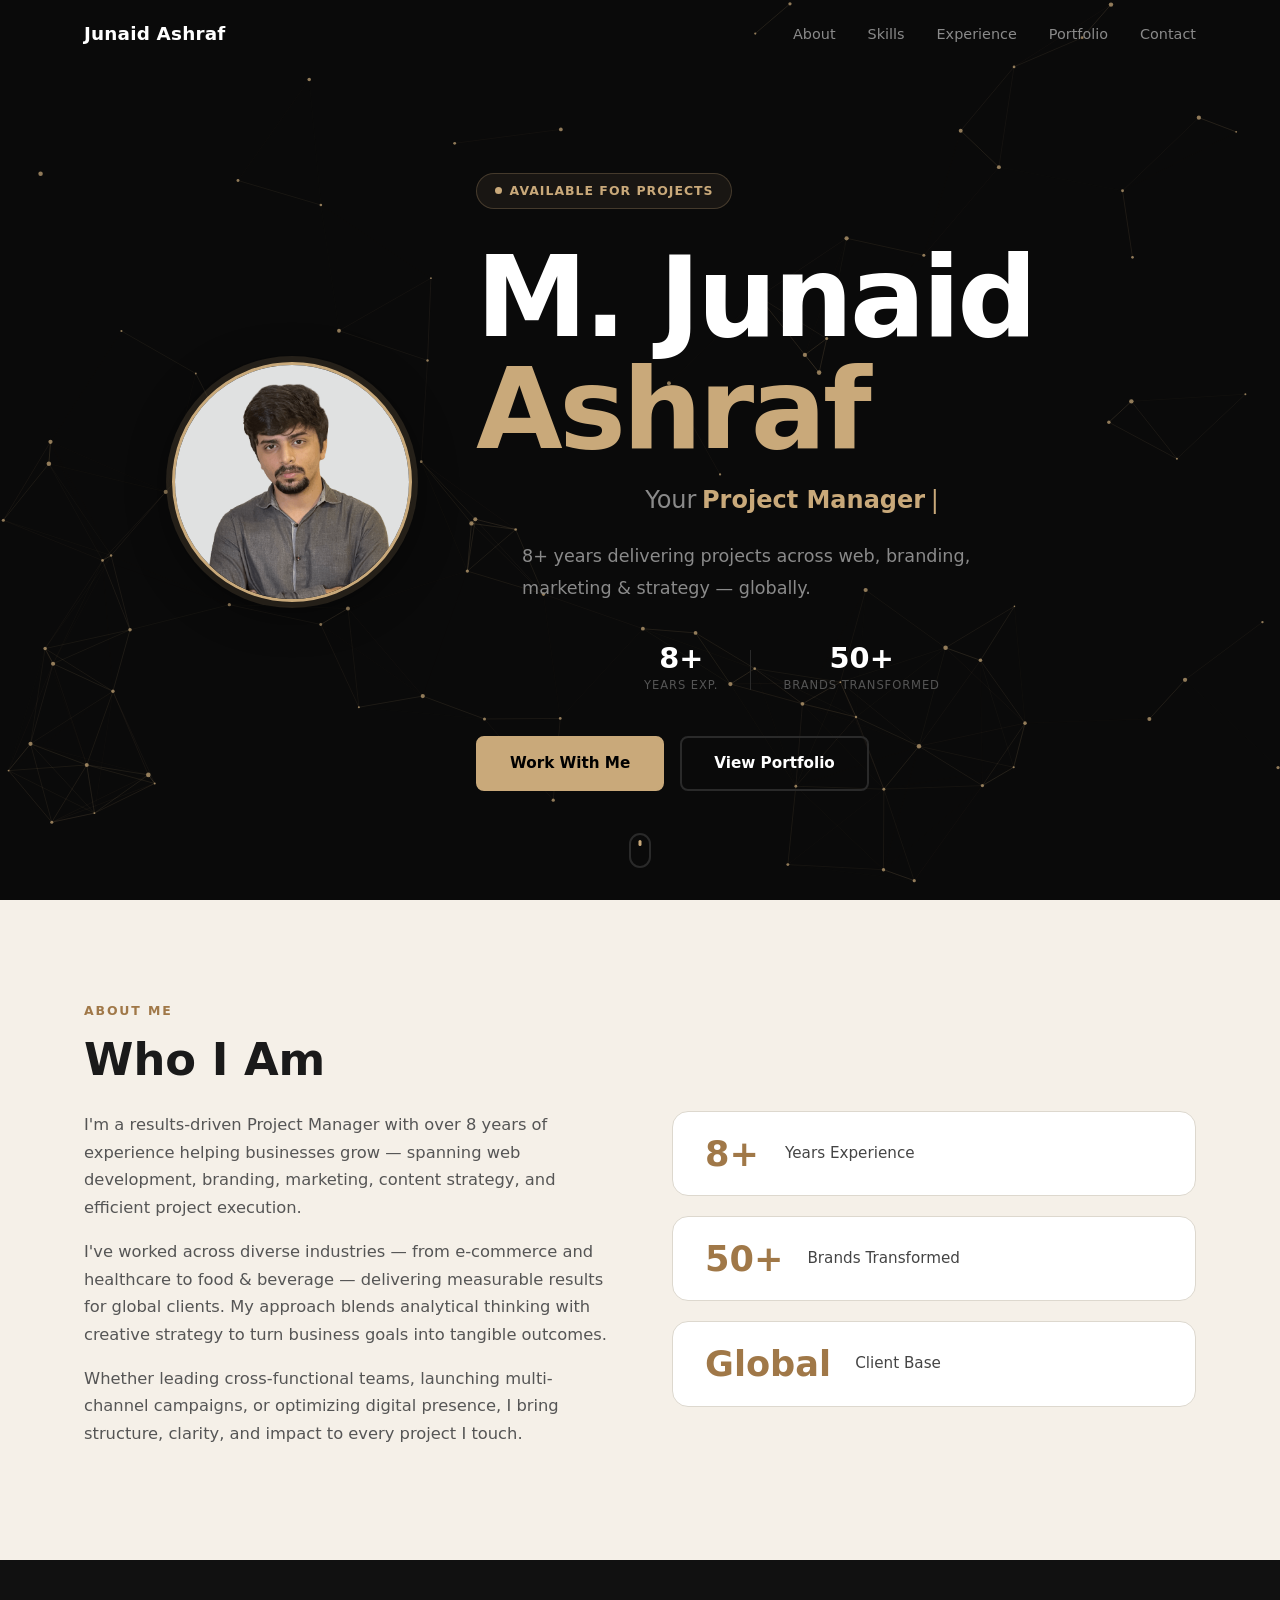
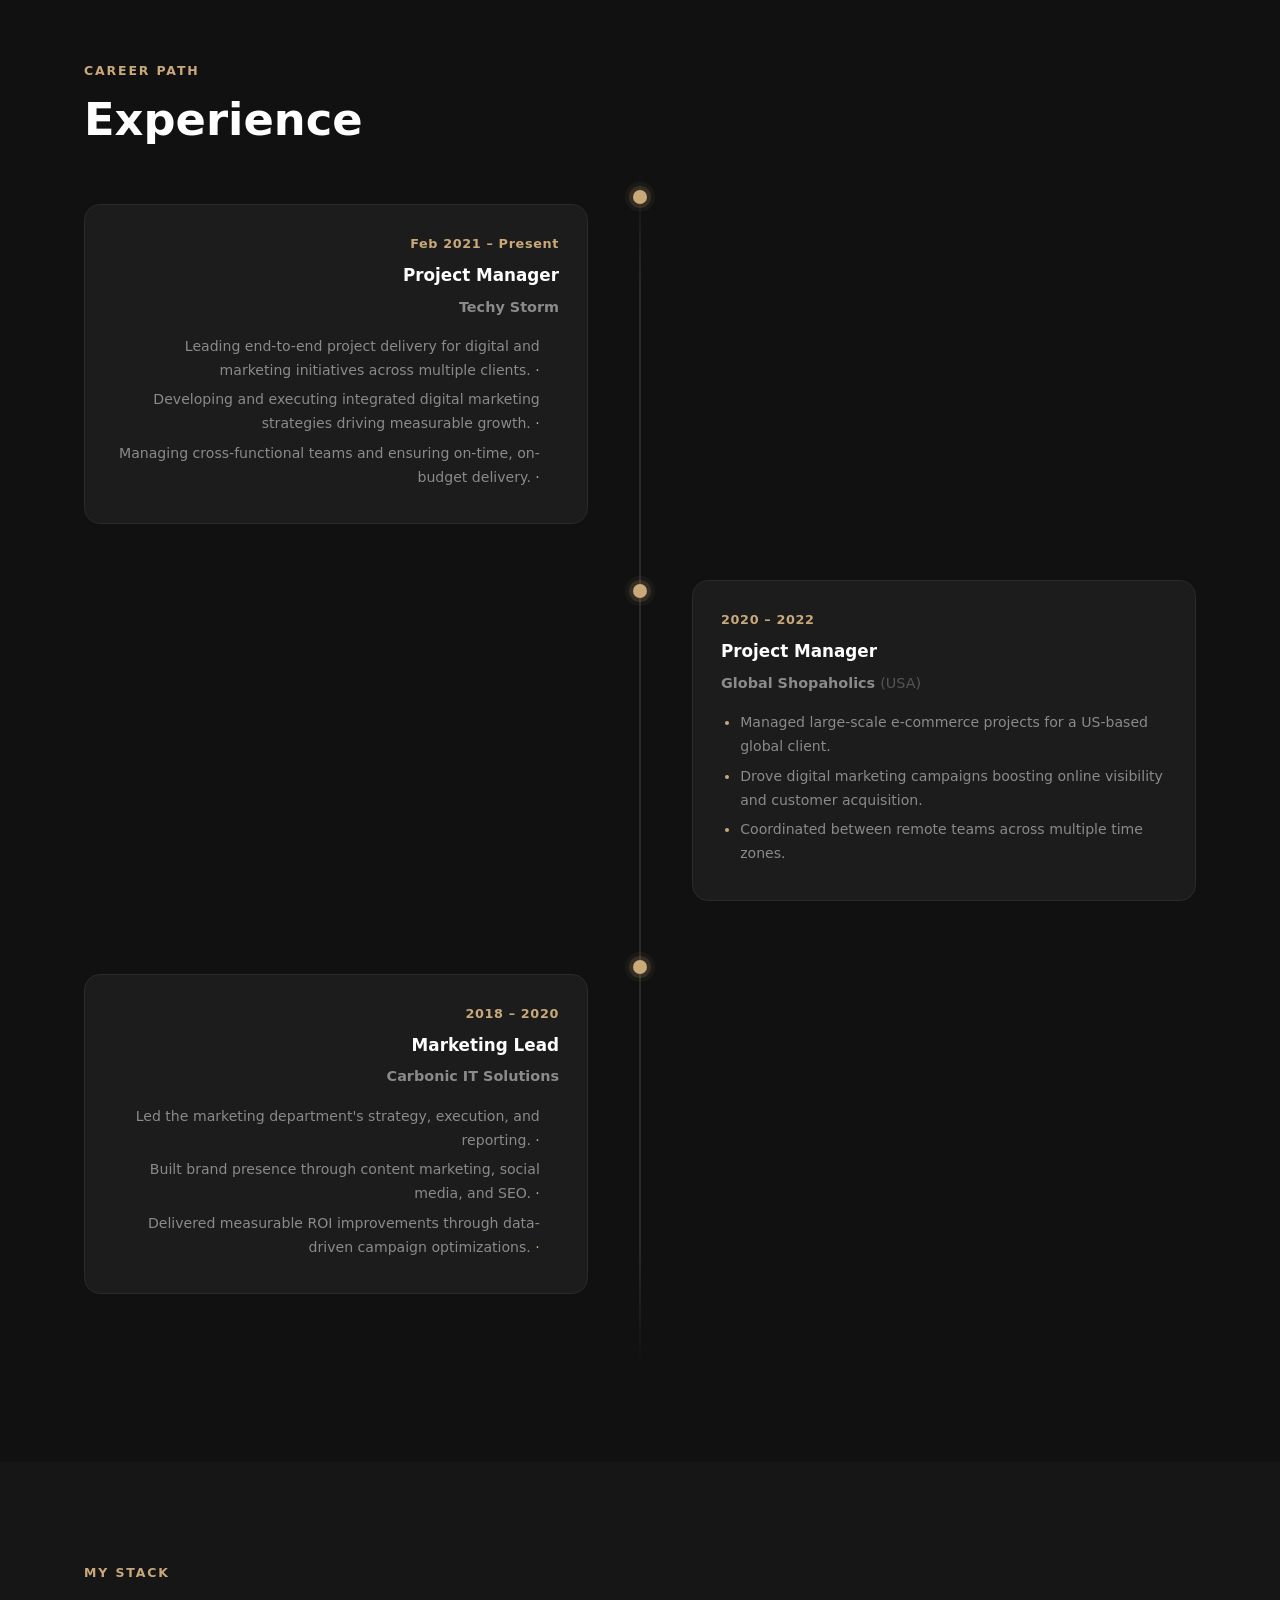
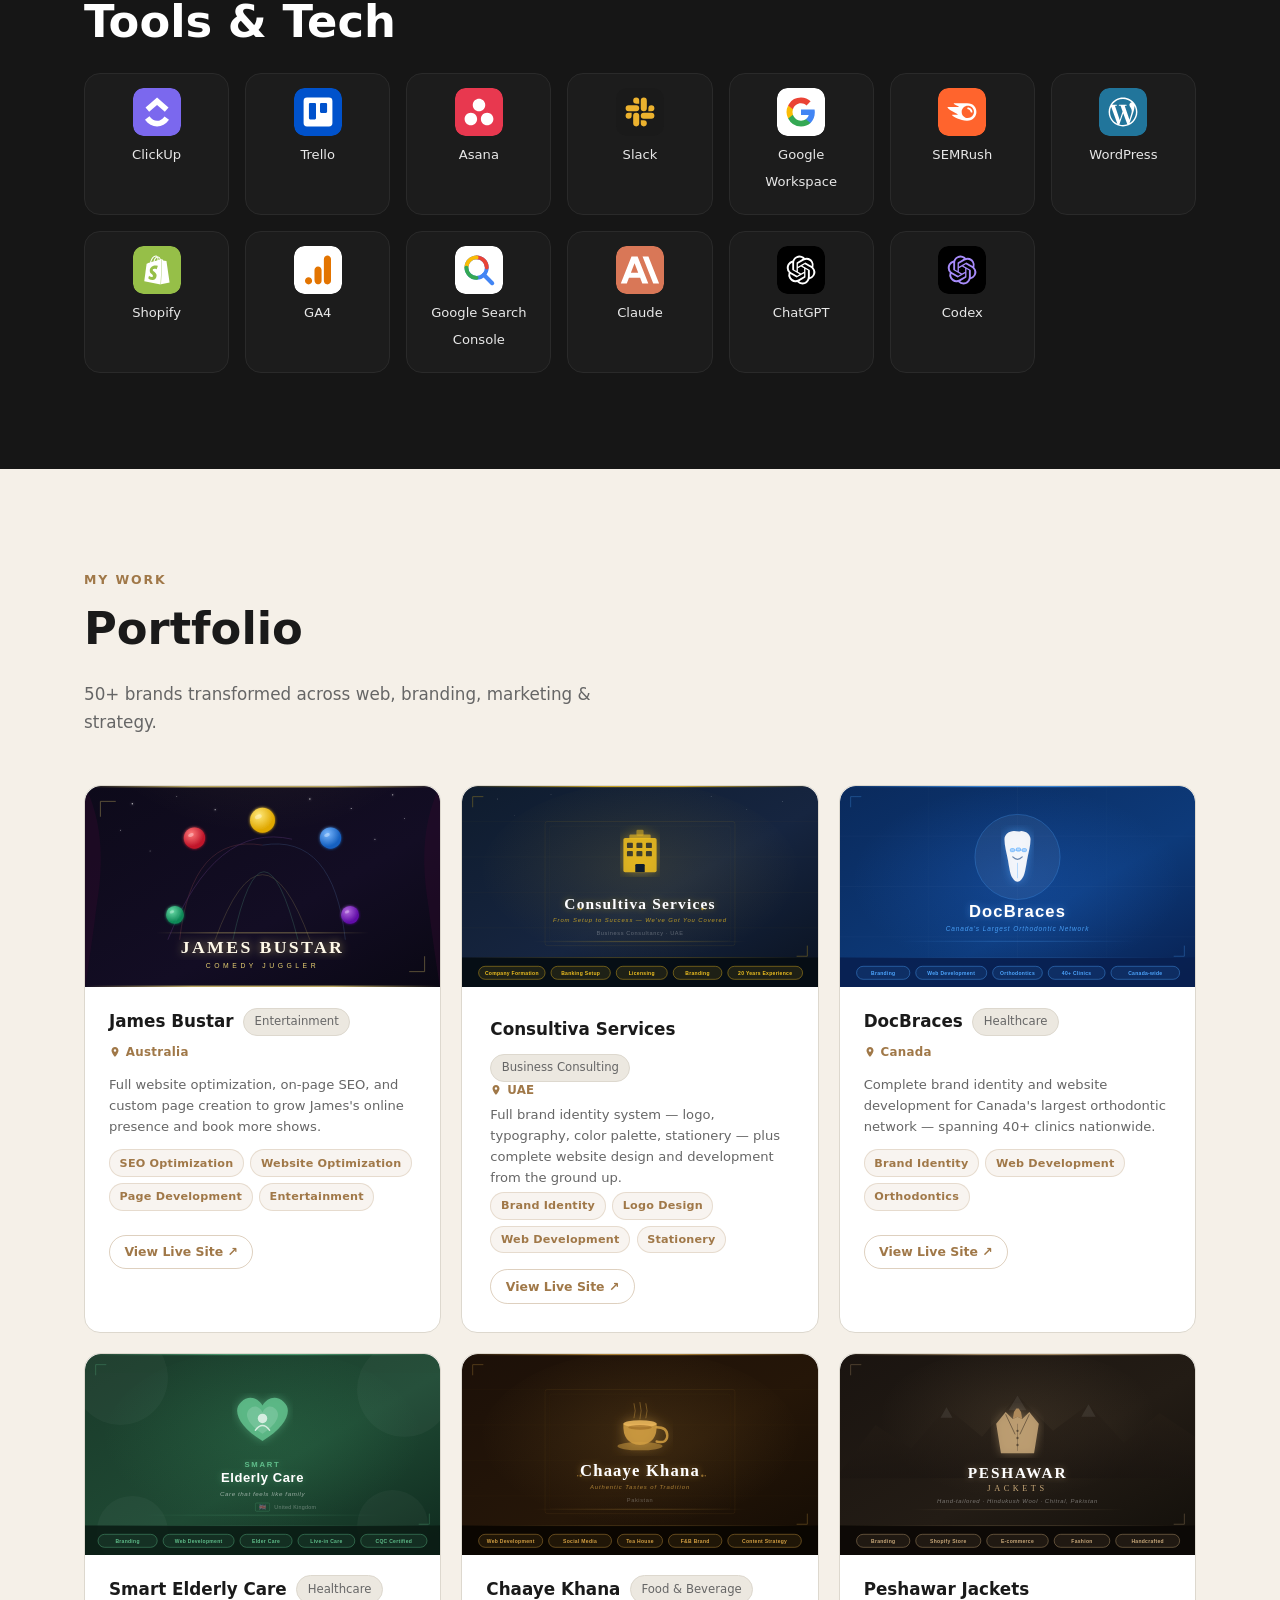
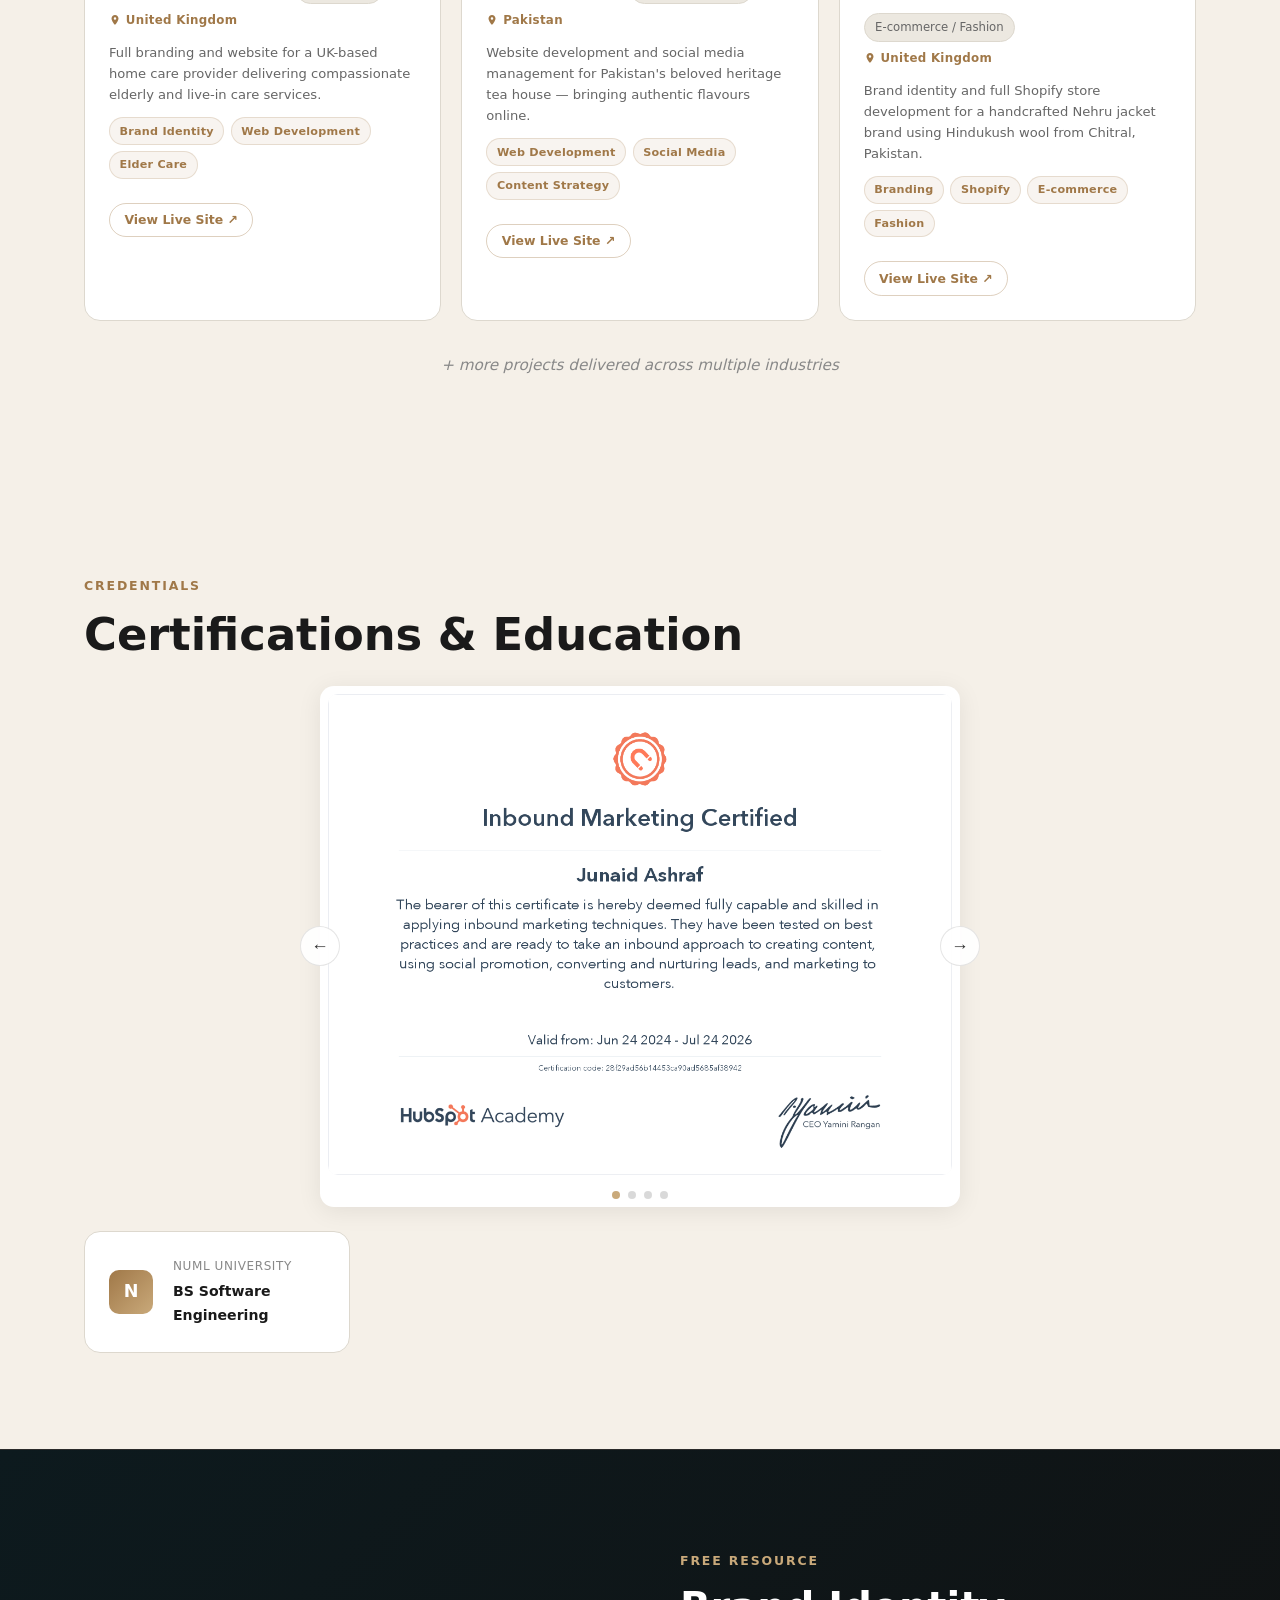
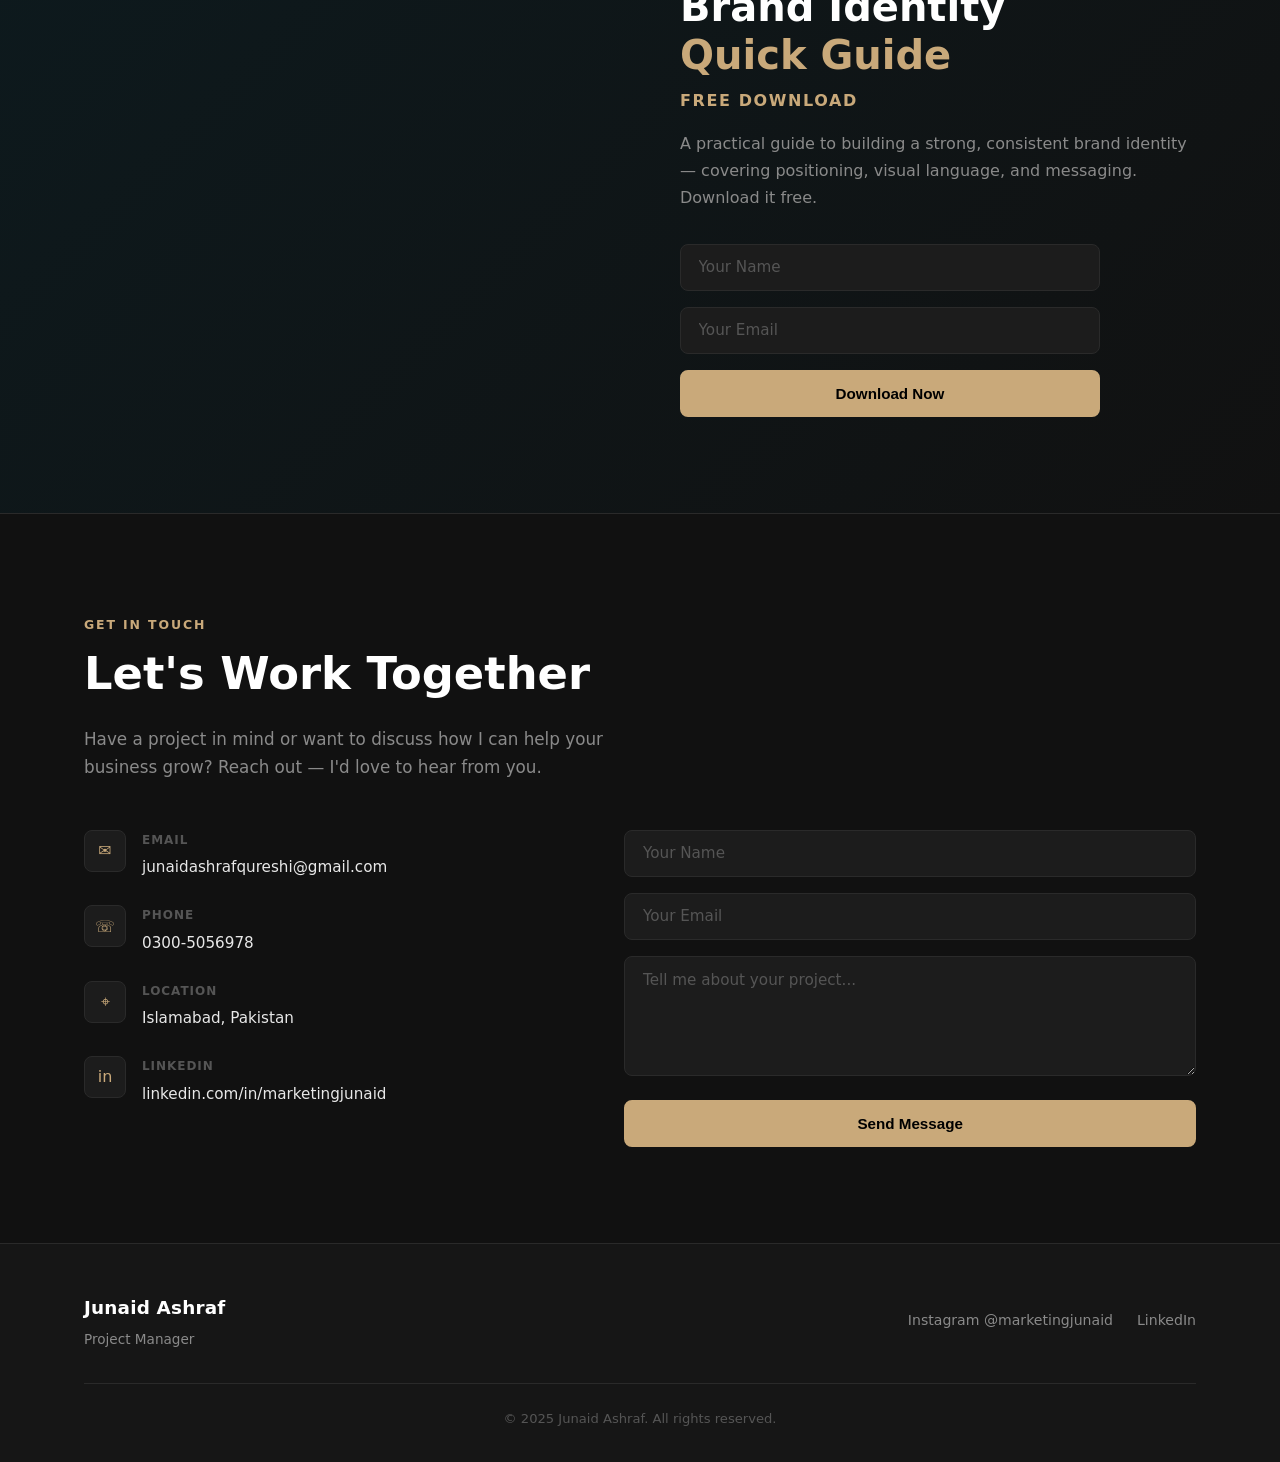
==== commit 55b49c33: "Add profile photo to hero section — two-column layout with circular portrait" ====
--- a/index.html
+++ b/index.html
@@ -29,26 +29,31 @@
   <!-- ===== HERO ===== -->
   <section class="hero" id="hero">
   <canvas id="heroCanvas"></canvas>
-  <div class="hero-content fade-in">
-    <div class="hero-badge">Available for Projects</div>
-    <h1 class="hero-name">
-      <span class="hero-name-line">M. Junaid</span>
-      <span class="hero-name-line accent-line">Ashraf</span>
-    </h1>
-    <div class="hero-role-wrap">
-      <span class="hero-role-static">Your </span>
-      <span class="hero-role-typed" id="typedRole"></span>
-      <span class="hero-cursor">|</span>
-    </div>
-    <p class="hero-sub">8+ years delivering projects across web, branding, marketing &amp; strategy — globally.</p>
-    <div class="hero-stats">
-      <div class="hero-stat"><span class="hero-stat-num">8+</span><span class="hero-stat-label">Years Exp.</span></div>
-      <div class="hero-stat-divider"></div>
-      <div class="hero-stat"><span class="hero-stat-num">50+</span><span class="hero-stat-label">Brands Transformed</span></div>
-    </div>
-    <div class="hero-ctas">
-      <a href="#contact" class="btn btn-primary">Work With Me</a>
-      <a href="#portfolio" class="btn btn-outline">View Portfolio</a>
+  <div class="hero-inner fade-in">
+    <div class="hero-photo-wrap">
+      <img src="Junaid.png" alt="M. Junaid Ashraf" class="hero-photo"/>
+    </div>
+    <div class="hero-content">
+      <div class="hero-badge">Available for Projects</div>
+      <h1 class="hero-name">
+        <span class="hero-name-line">M. Junaid</span>
+        <span class="hero-name-line accent-line">Ashraf</span>
+      </h1>
+      <div class="hero-role-wrap">
+        <span class="hero-role-static">Your </span>
+        <span class="hero-role-typed" id="typedRole"></span>
+        <span class="hero-cursor">|</span>
+      </div>
+      <p class="hero-sub">8+ years delivering projects across web, branding, marketing &amp; strategy — globally.</p>
+      <div class="hero-stats">
+        <div class="hero-stat"><span class="hero-stat-num">8+</span><span class="hero-stat-label">Years Exp.</span></div>
+        <div class="hero-stat-divider"></div>
+        <div class="hero-stat"><span class="hero-stat-num">50+</span><span class="hero-stat-label">Brands Transformed</span></div>
+      </div>
+      <div class="hero-ctas">
+        <a href="#contact" class="btn btn-primary">Work With Me</a>
+        <a href="#portfolio" class="btn btn-outline">View Portfolio</a>
+      </div>
     </div>
   </div>
   <div class="hero-scroll-hint"><span></span></div>
--- a/style.css
+++ b/style.css
@@ -269,7 +269,6 @@
   display: flex;
   align-items: center;
   justify-content: center;
-  text-align: center;
   overflow: hidden;
   background: #0a0a0a;
 }
@@ -282,11 +281,34 @@
   z-index: 0;
 }
 
-.hero-content {
+.hero-inner {
   position: relative;
   z-index: 1;
-  max-width: 860px;
-  padding: 8rem 1.5rem 4rem;
+  display: flex;
+  align-items: center;
+  gap: 4rem;
+  max-width: 1000px;
+  padding: 8rem 2rem 4rem;
+  width: 100%;
+}
+
+.hero-photo-wrap {
+  flex-shrink: 0;
+}
+
+.hero-photo {
+  width: 240px;
+  height: 240px;
+  border-radius: 50%;
+  object-fit: cover;
+  object-position: center top;
+  border: 3px solid var(--accent);
+  box-shadow: 0 0 0 6px rgba(201,169,122,0.15), 0 8px 40px rgba(0,0,0,0.5);
+}
+
+.hero-content {
+  flex: 1;
+  text-align: left;
 }
 
 .hero-badge {
@@ -426,7 +448,7 @@
 .hero-ctas {
   display: flex;
   gap: 1rem;
-  justify-content: center;
+  justify-content: flex-start;
   flex-wrap: wrap;
 }
 
@@ -463,8 +485,12 @@
 }
 
 @media (max-width: 680px) {
-  .hero-stats { gap: 1.25rem; }
+  .hero-inner { flex-direction: column; align-items: center; text-align: center; gap: 2rem; padding-top: 7rem; }
+  .hero-content { text-align: center; }
+  .hero-photo { width: 160px; height: 160px; }
+  .hero-stats { gap: 1.25rem; justify-content: center; }
   .hero-stat-num { font-size: 1.4rem; }
+  .hero-ctas { justify-content: center; }
   .accent-line { color: var(--accent); }
 }
 
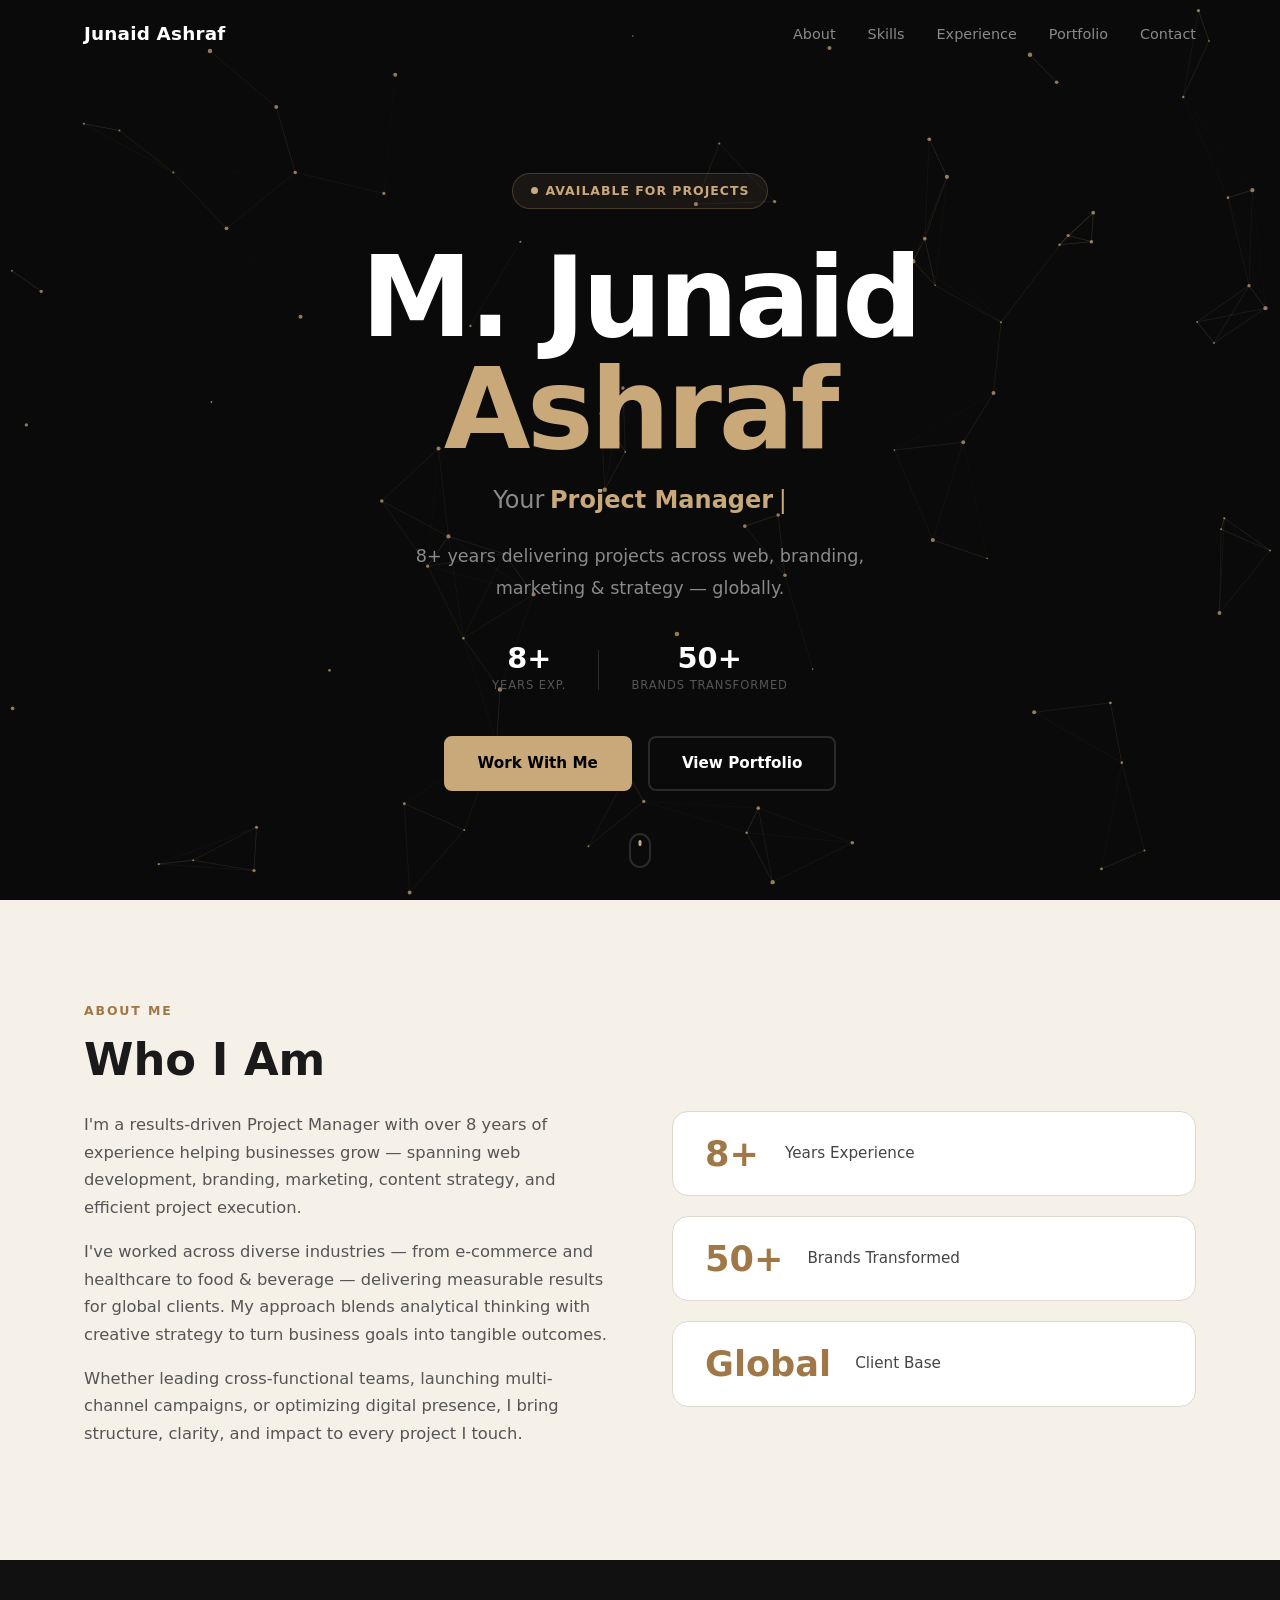
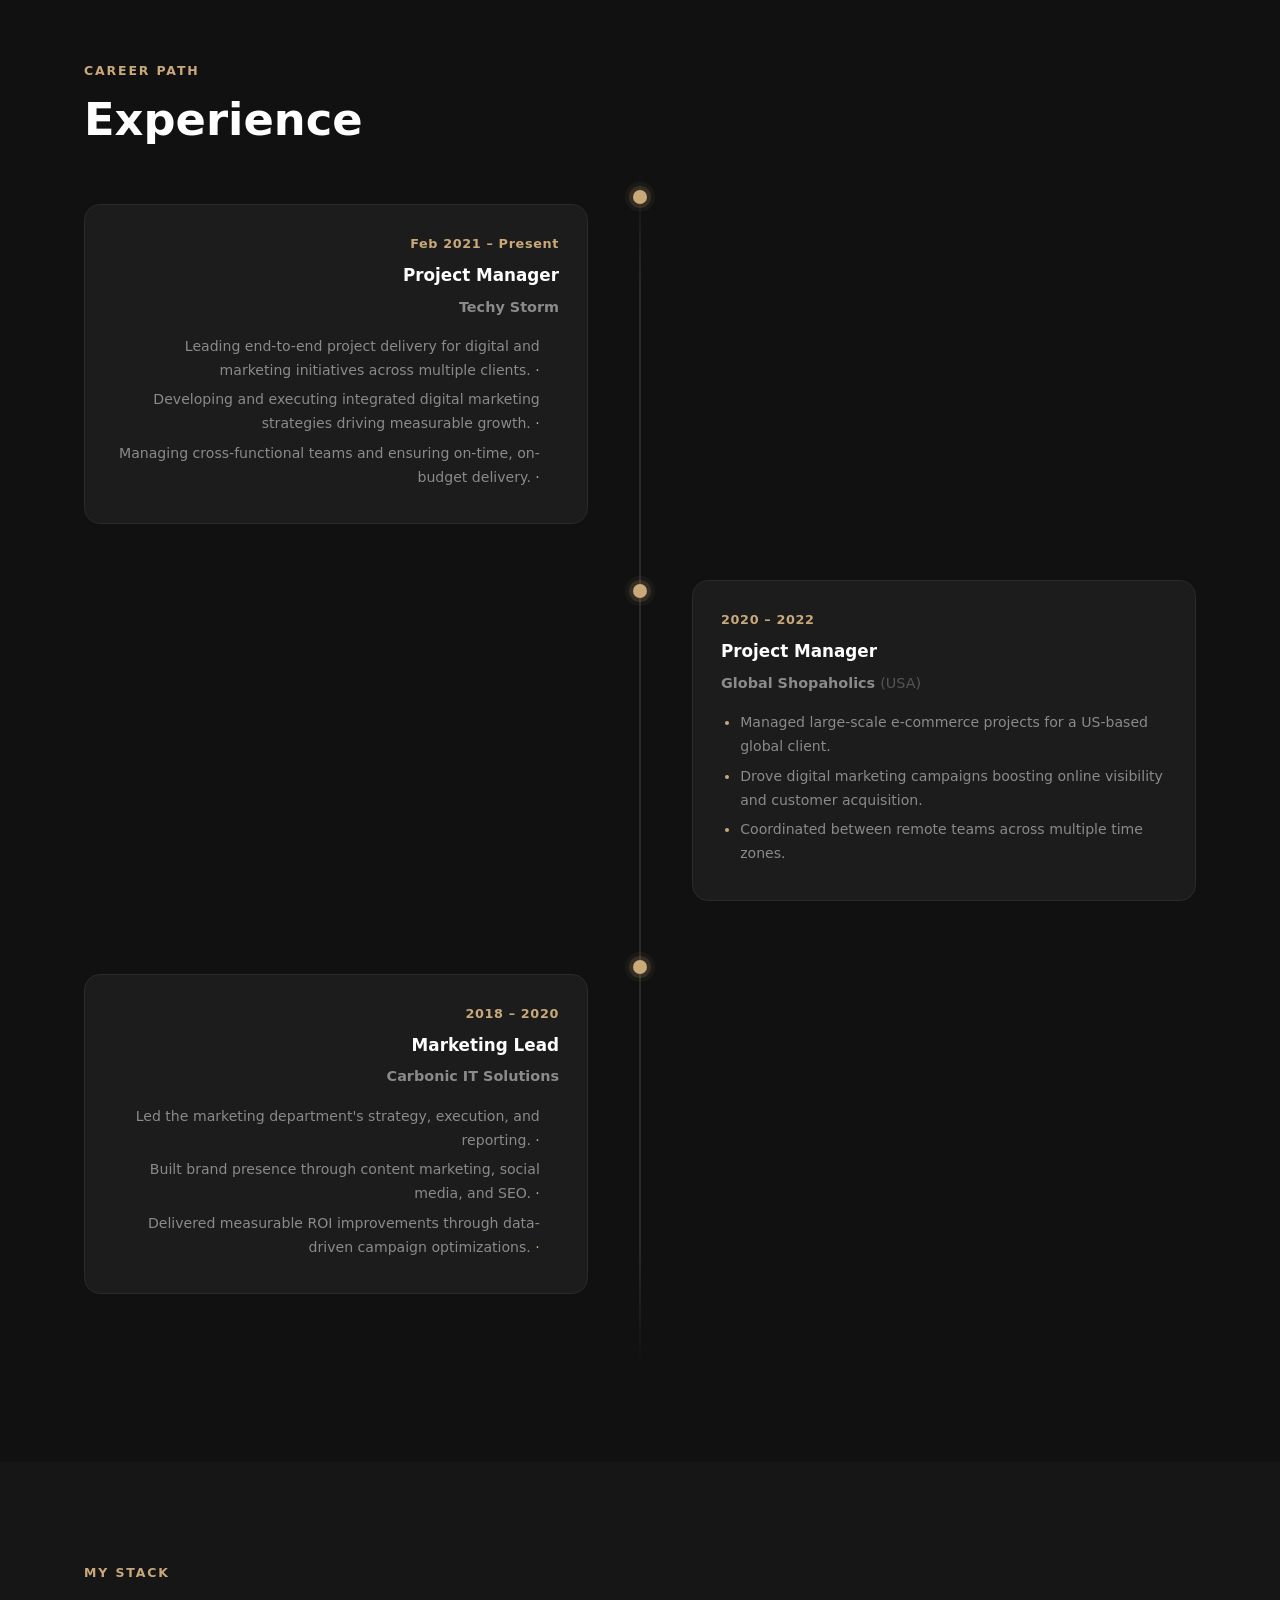
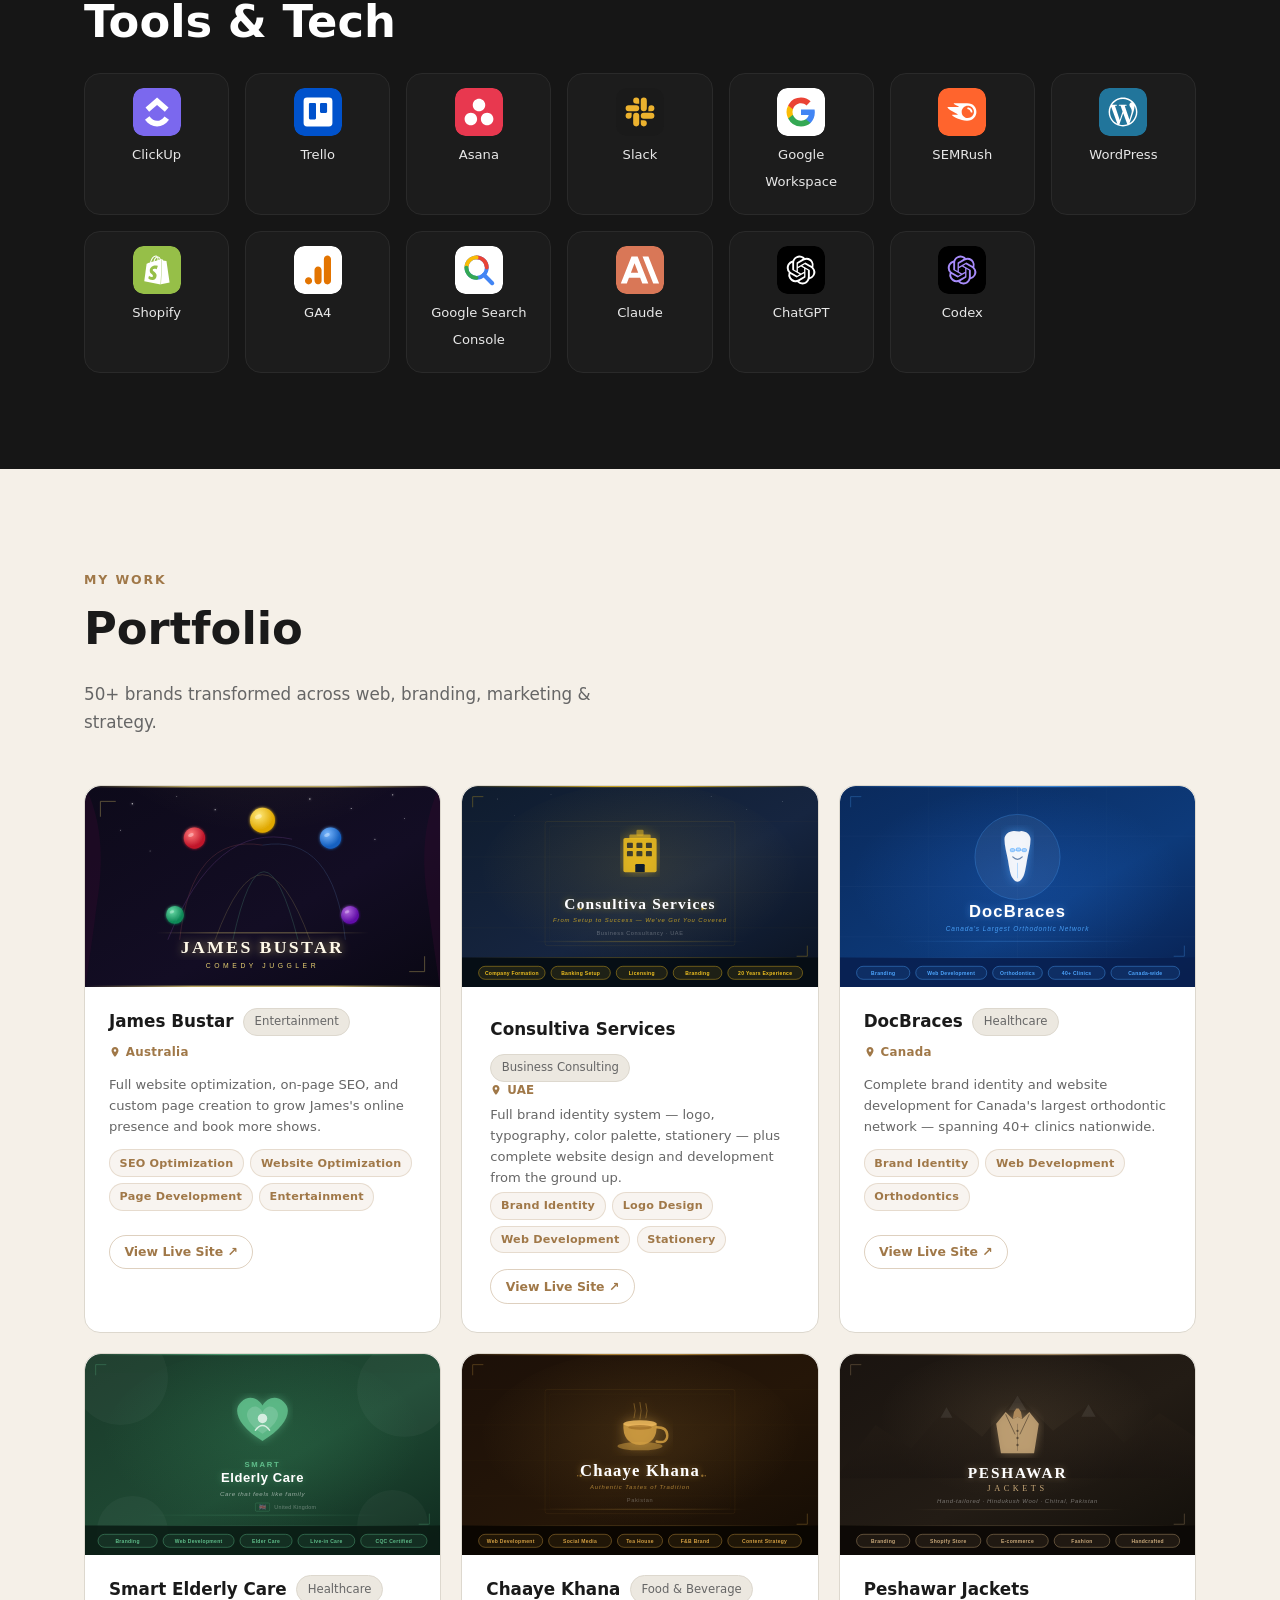
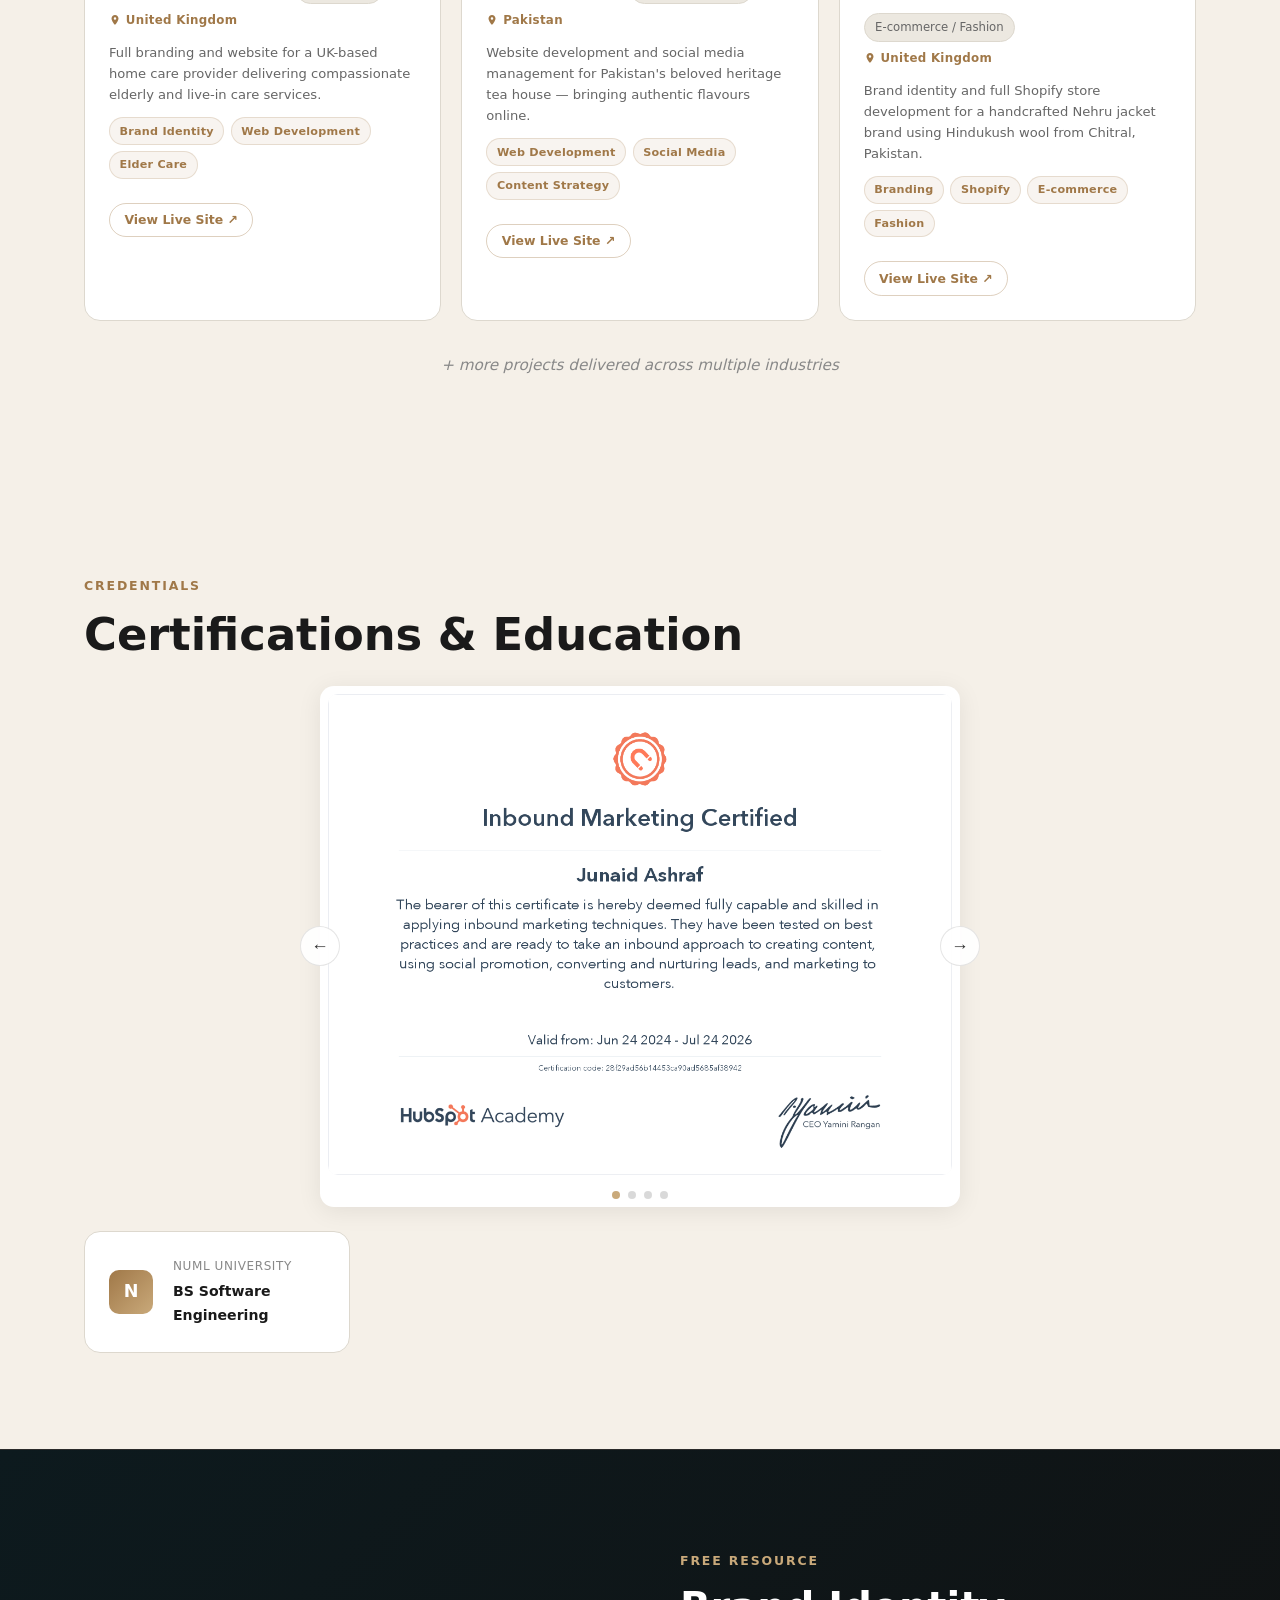
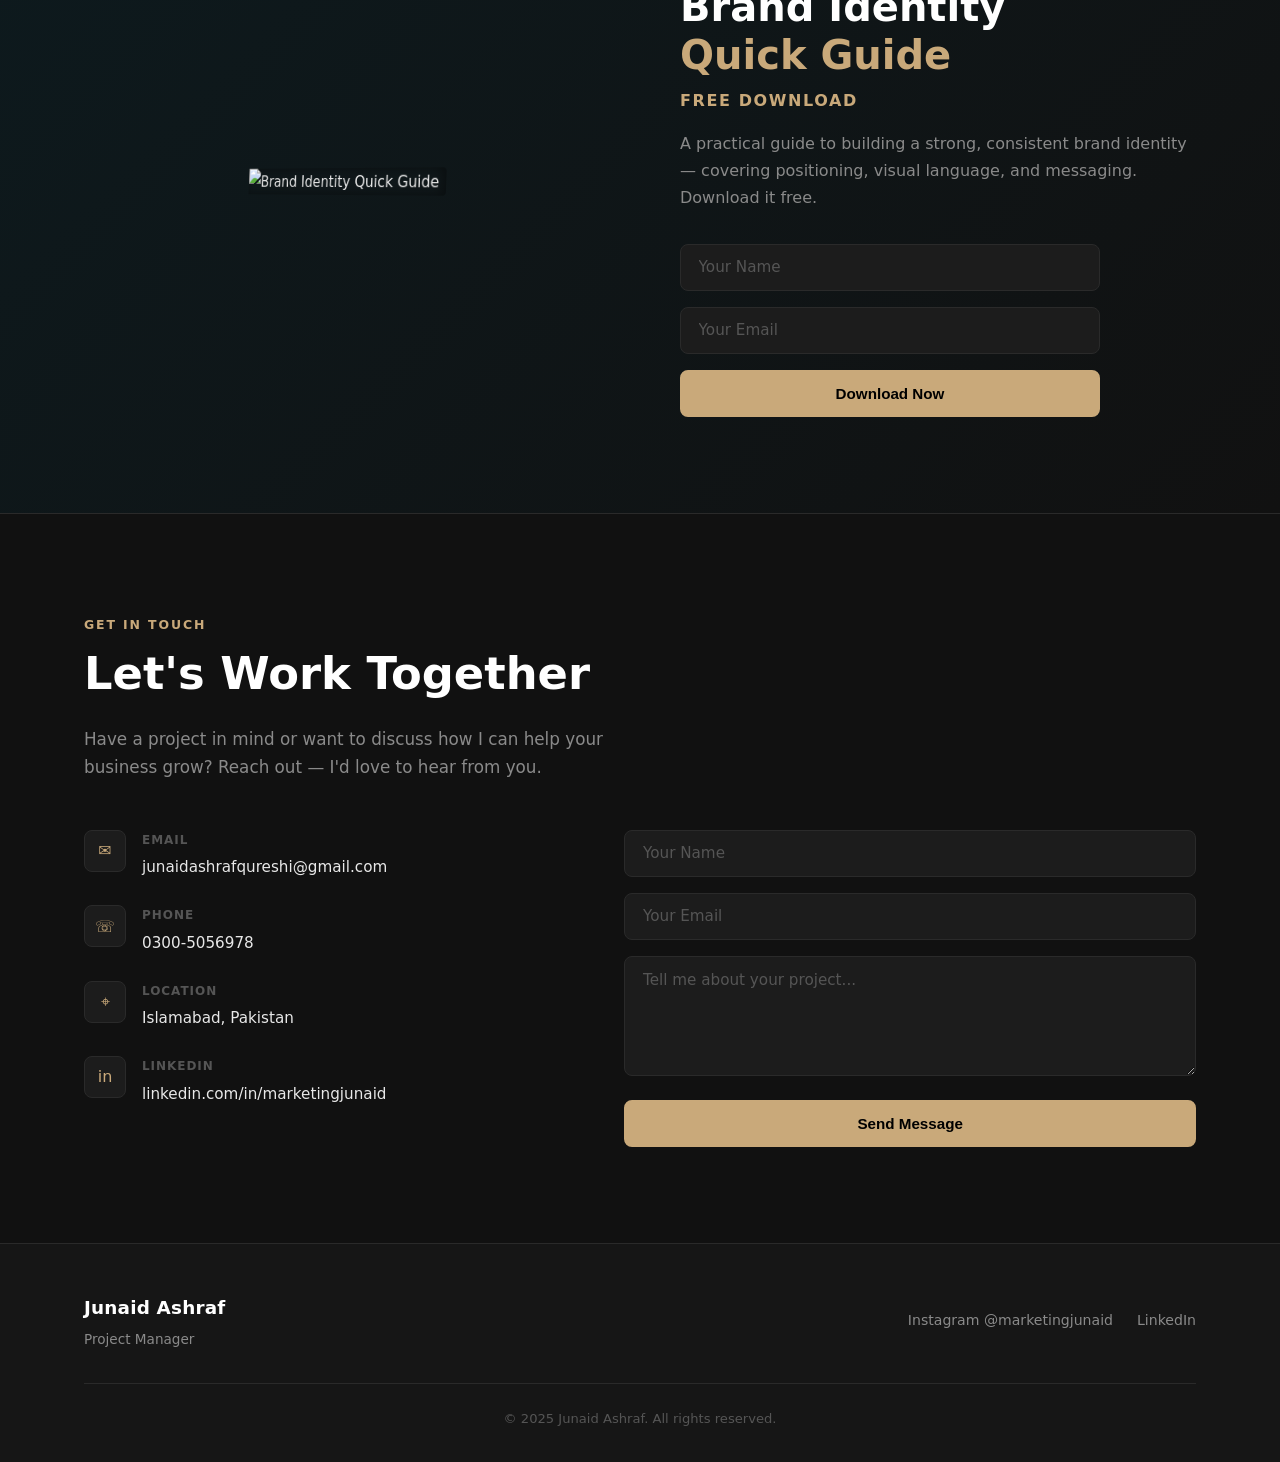
==== commit 7bbd2218: "Remove hero profile photo, restore centered hero layout" ====
--- a/index.html
+++ b/index.html
@@ -30,9 +30,6 @@
   <section class="hero" id="hero">
   <canvas id="heroCanvas"></canvas>
   <div class="hero-inner fade-in">
-    <div class="hero-photo-wrap">
-      <img src="Junaid.png" alt="M. Junaid Ashraf" class="hero-photo"/>
-    </div>
     <div class="hero-content">
       <div class="hero-badge">Available for Projects</div>
       <h1 class="hero-name">
--- a/style.css
+++ b/style.css
@@ -269,6 +269,7 @@
   display: flex;
   align-items: center;
   justify-content: center;
+  text-align: center;
   overflow: hidden;
   background: #0a0a0a;
 }
@@ -284,31 +285,13 @@
 .hero-inner {
   position: relative;
   z-index: 1;
-  display: flex;
-  align-items: center;
-  gap: 4rem;
-  max-width: 1000px;
-  padding: 8rem 2rem 4rem;
+  max-width: 860px;
+  padding: 8rem 1.5rem 4rem;
   width: 100%;
 }
 
-.hero-photo-wrap {
-  flex-shrink: 0;
-}
-
-.hero-photo {
-  width: 240px;
-  height: 240px;
-  border-radius: 50%;
-  object-fit: cover;
-  object-position: center top;
-  border: 3px solid var(--accent);
-  box-shadow: 0 0 0 6px rgba(201,169,122,0.15), 0 8px 40px rgba(0,0,0,0.5);
-}
-
 .hero-content {
-  flex: 1;
-  text-align: left;
+  text-align: center;
 }
 
 .hero-badge {
@@ -448,7 +431,7 @@
 .hero-ctas {
   display: flex;
   gap: 1rem;
-  justify-content: flex-start;
+  justify-content: center;
   flex-wrap: wrap;
 }
 
@@ -485,12 +468,8 @@
 }
 
 @media (max-width: 680px) {
-  .hero-inner { flex-direction: column; align-items: center; text-align: center; gap: 2rem; padding-top: 7rem; }
-  .hero-content { text-align: center; }
-  .hero-photo { width: 160px; height: 160px; }
-  .hero-stats { gap: 1.25rem; justify-content: center; }
+  .hero-stats { gap: 1.25rem; }
   .hero-stat-num { font-size: 1.4rem; }
-  .hero-ctas { justify-content: center; }
   .accent-line { color: var(--accent); }
 }
 
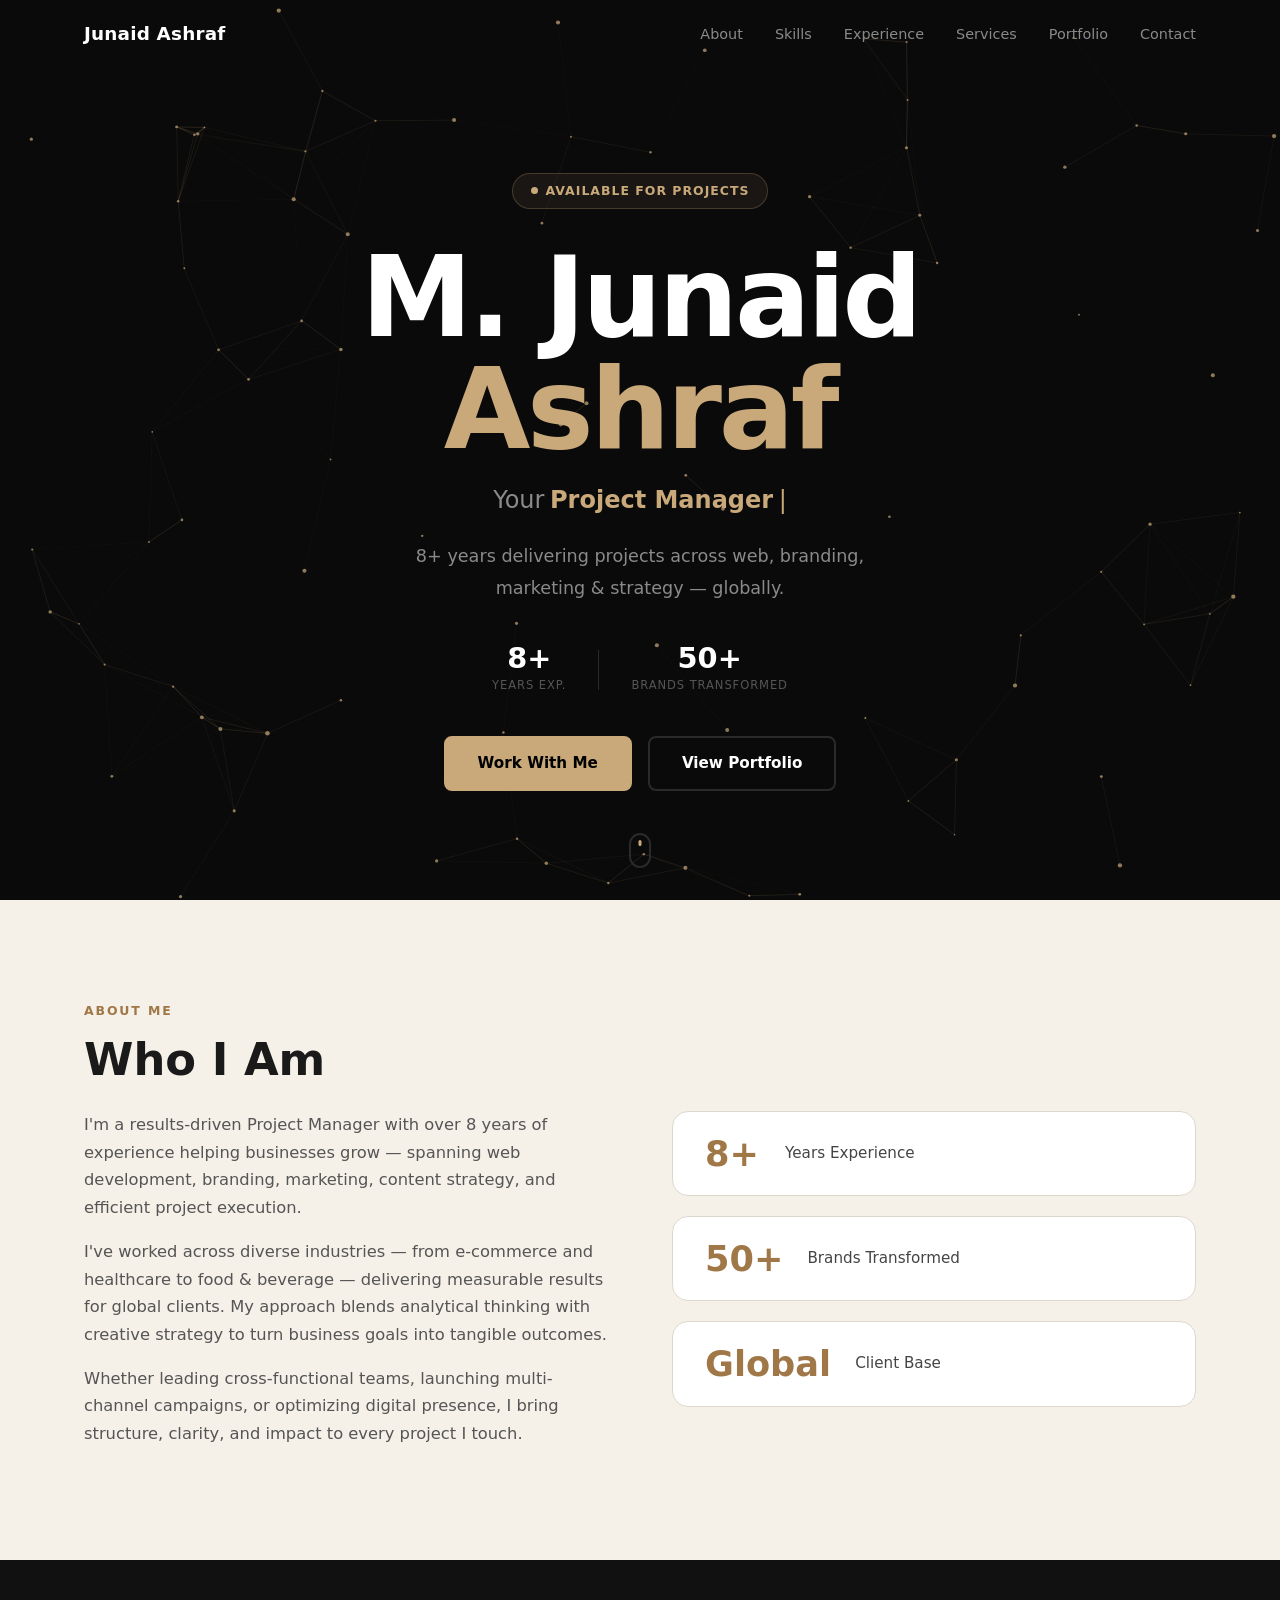
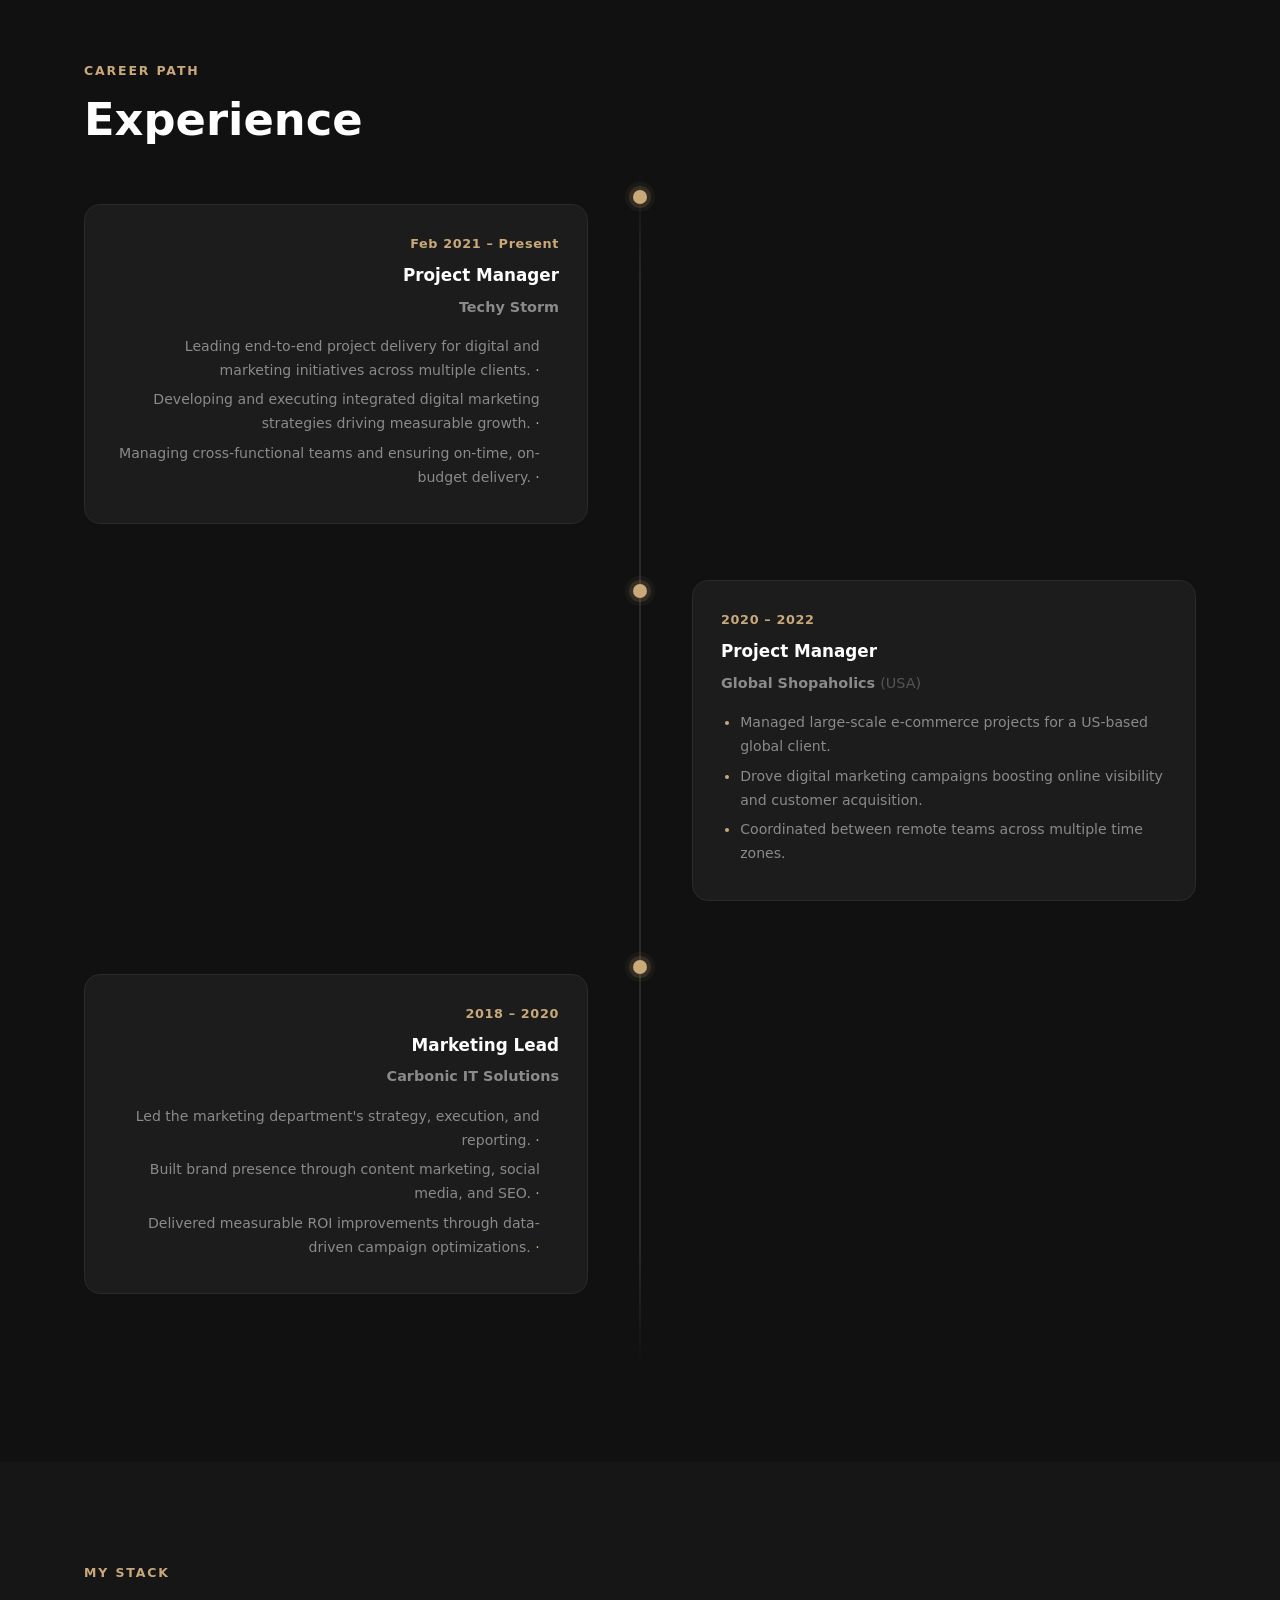
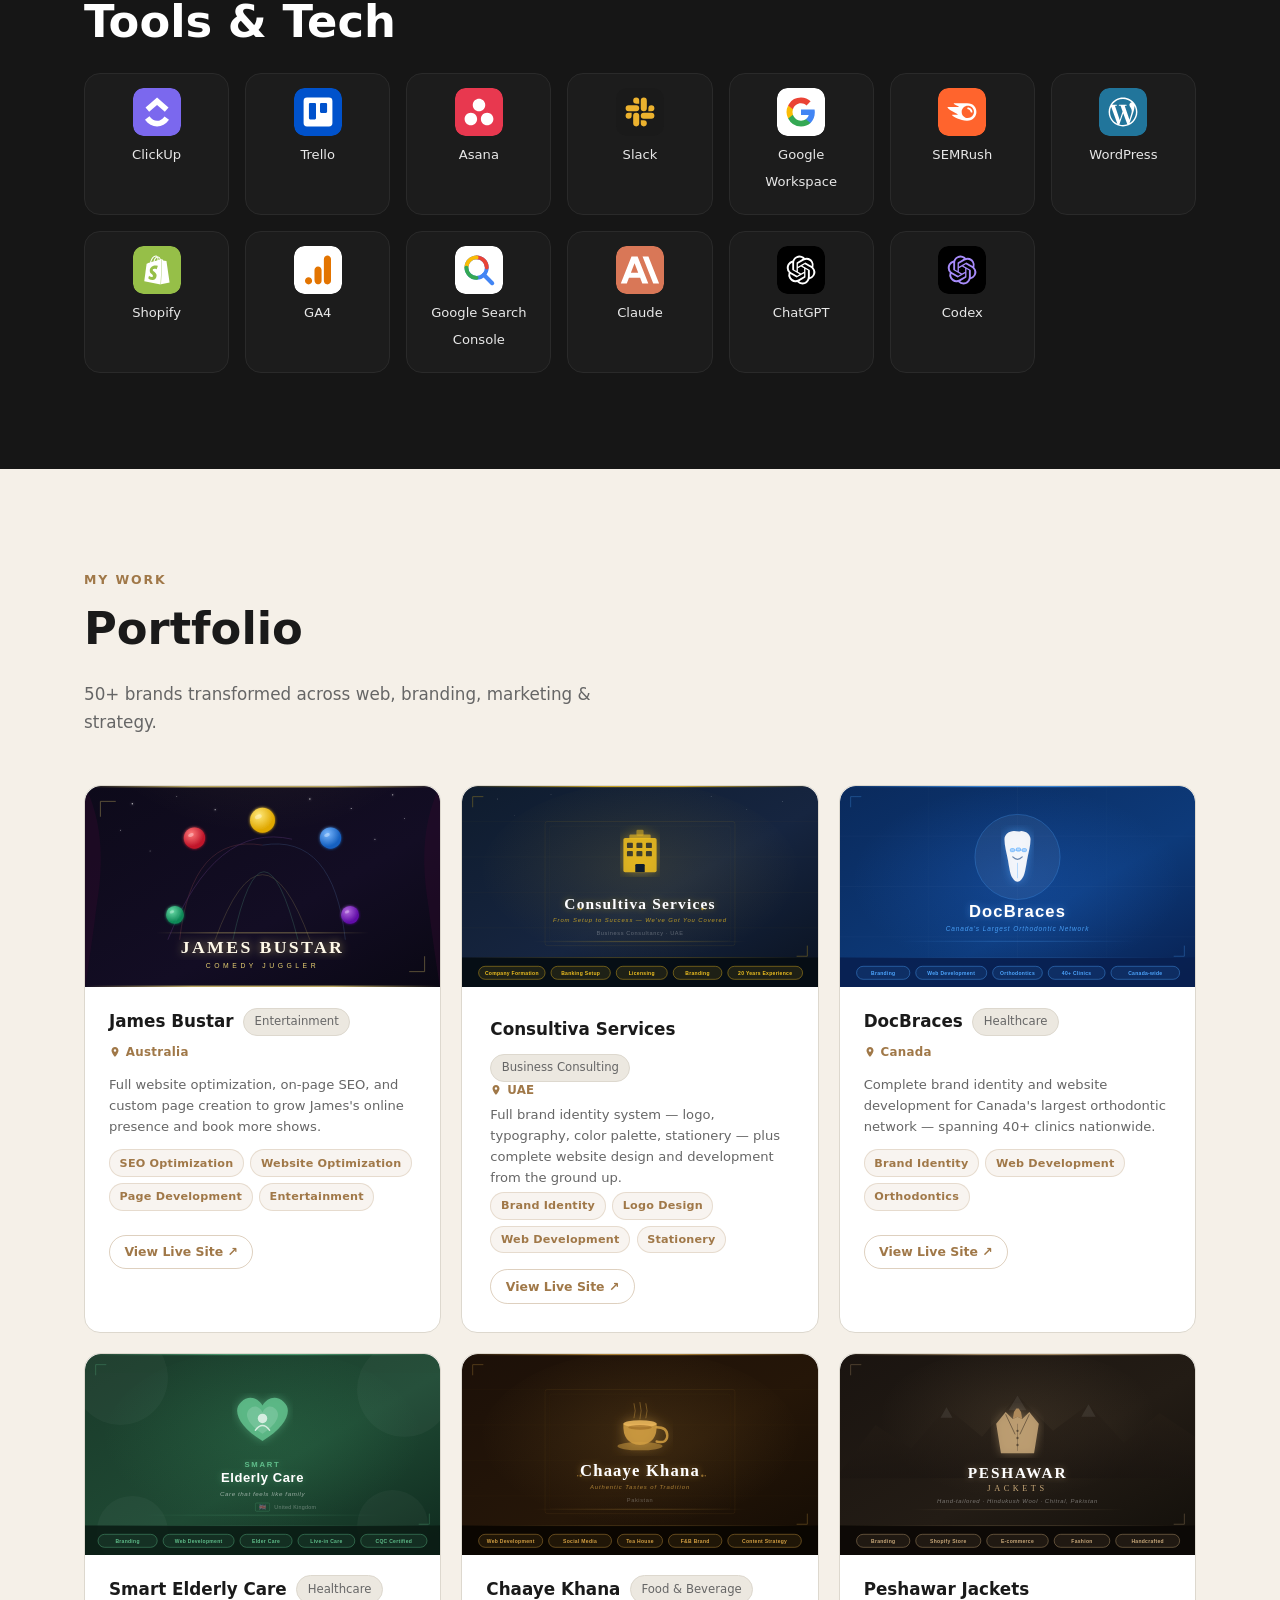
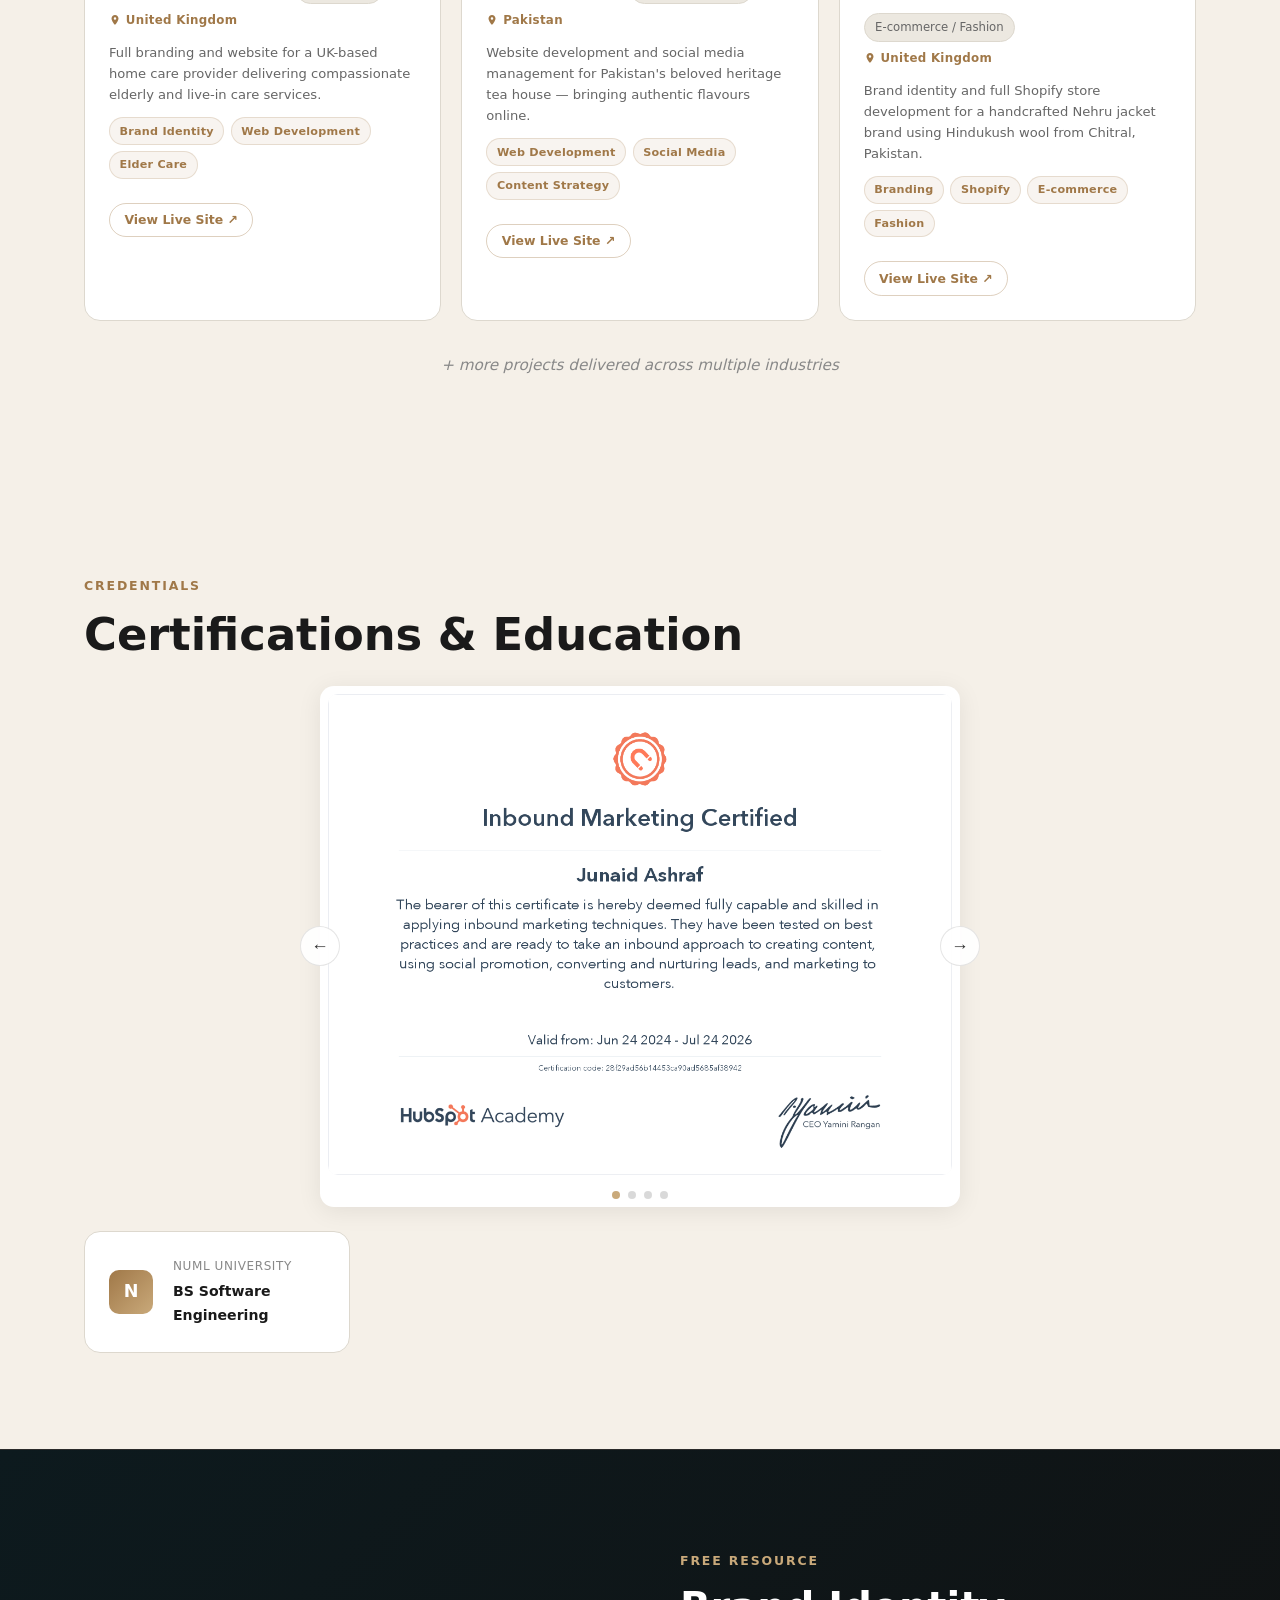
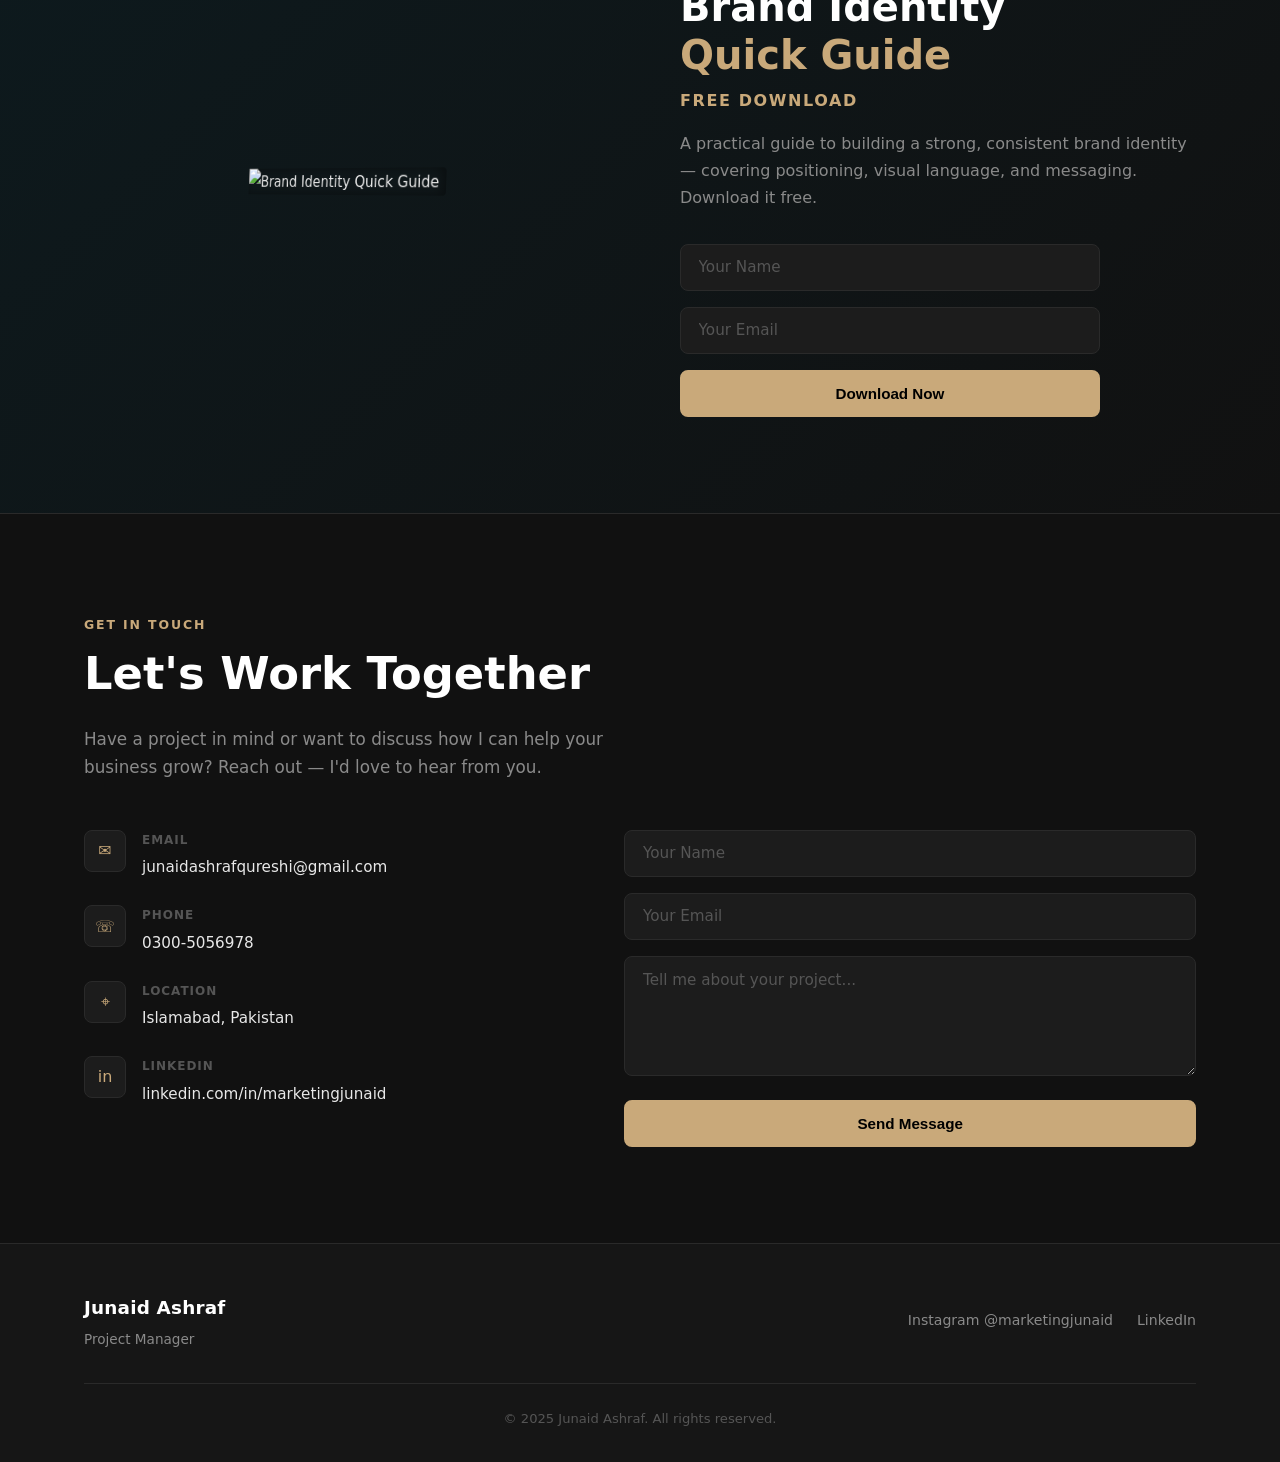
==== commit 262baf6c: "Add Services page designed with UI/UX Pro Max skill New services.html: a cinematic dark, premium Ser" ====
--- a/index.html
+++ b/index.html
@@ -20,6 +20,7 @@
         <li><a href="#about" class="nav-link">About</a></li>
         <li><a href="#skills" class="nav-link">Skills</a></li>
         <li><a href="#experience" class="nav-link">Experience</a></li>
+        <li><a href="services.html" class="nav-link">Services</a></li>
         <li><a href="#portfolio" class="nav-link">Portfolio</a></li>
         <li><a href="#contact" class="nav-link">Contact</a></li>
       </ul>
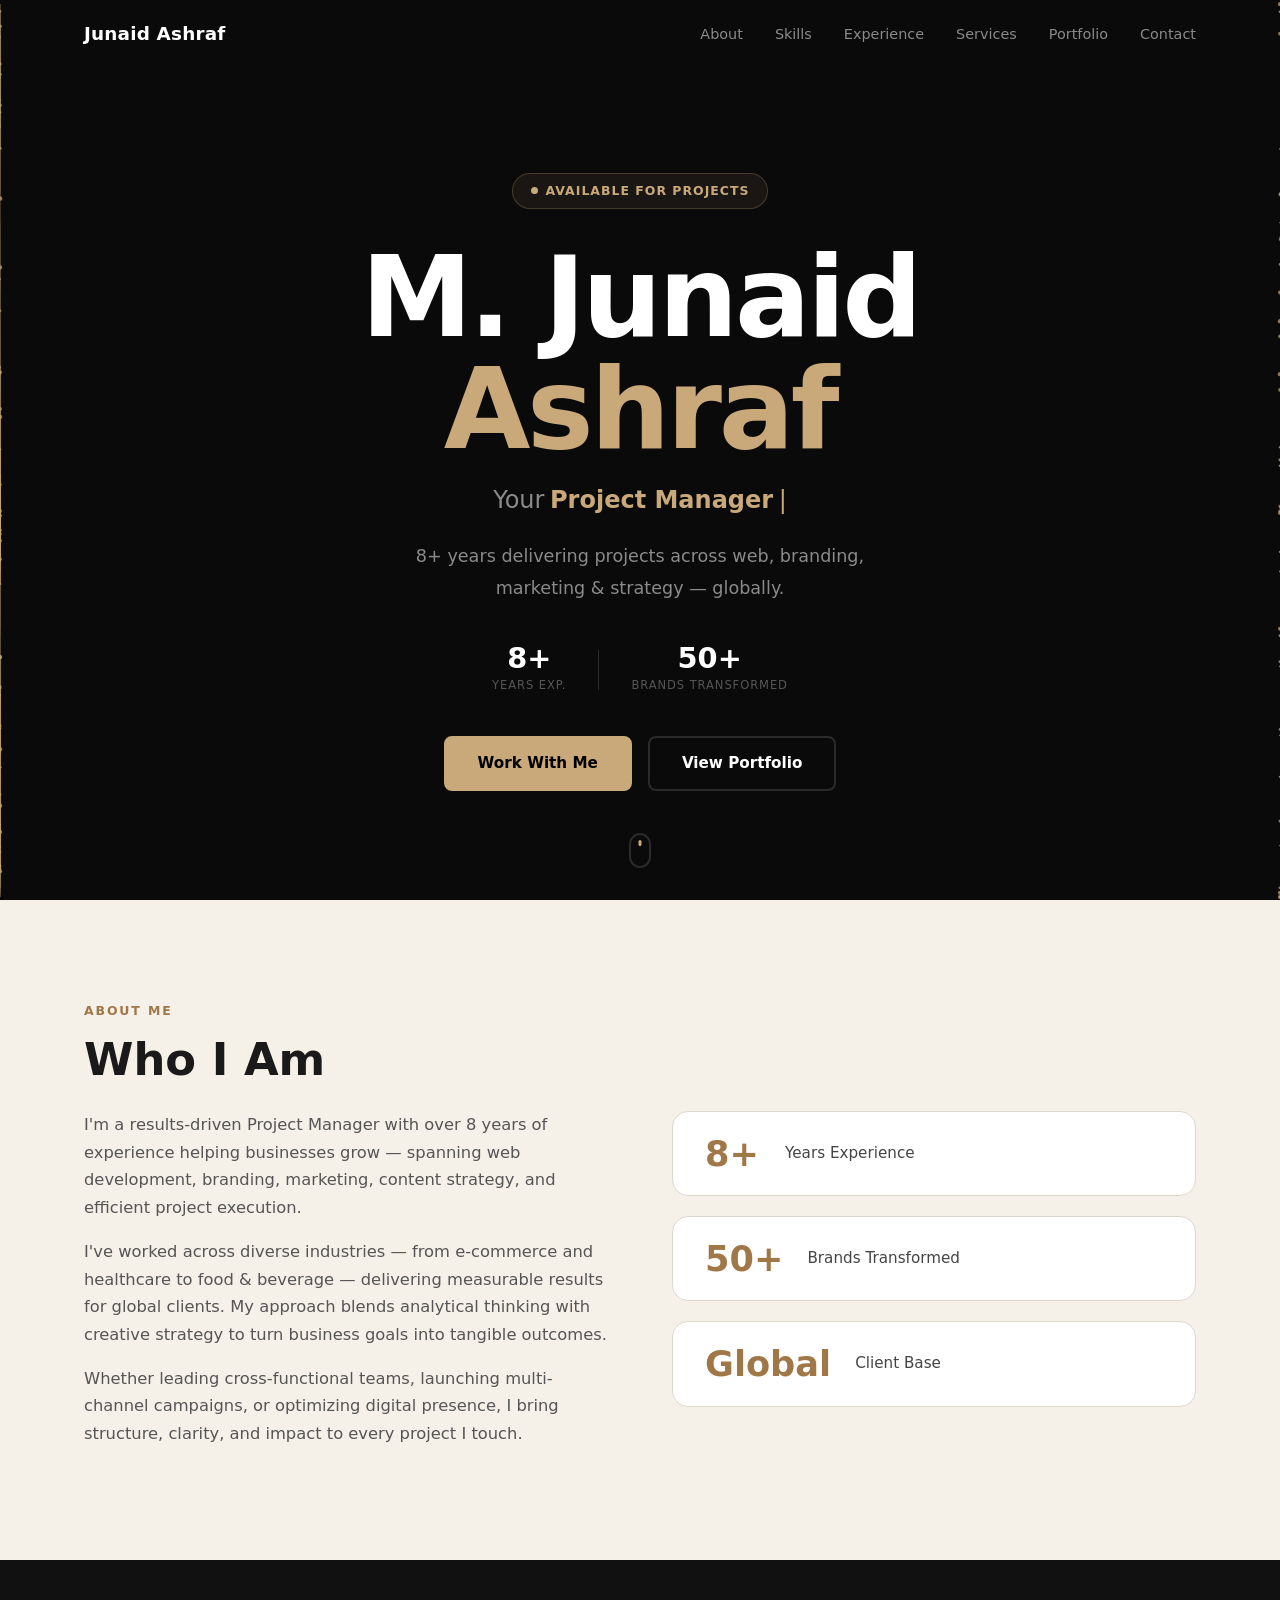
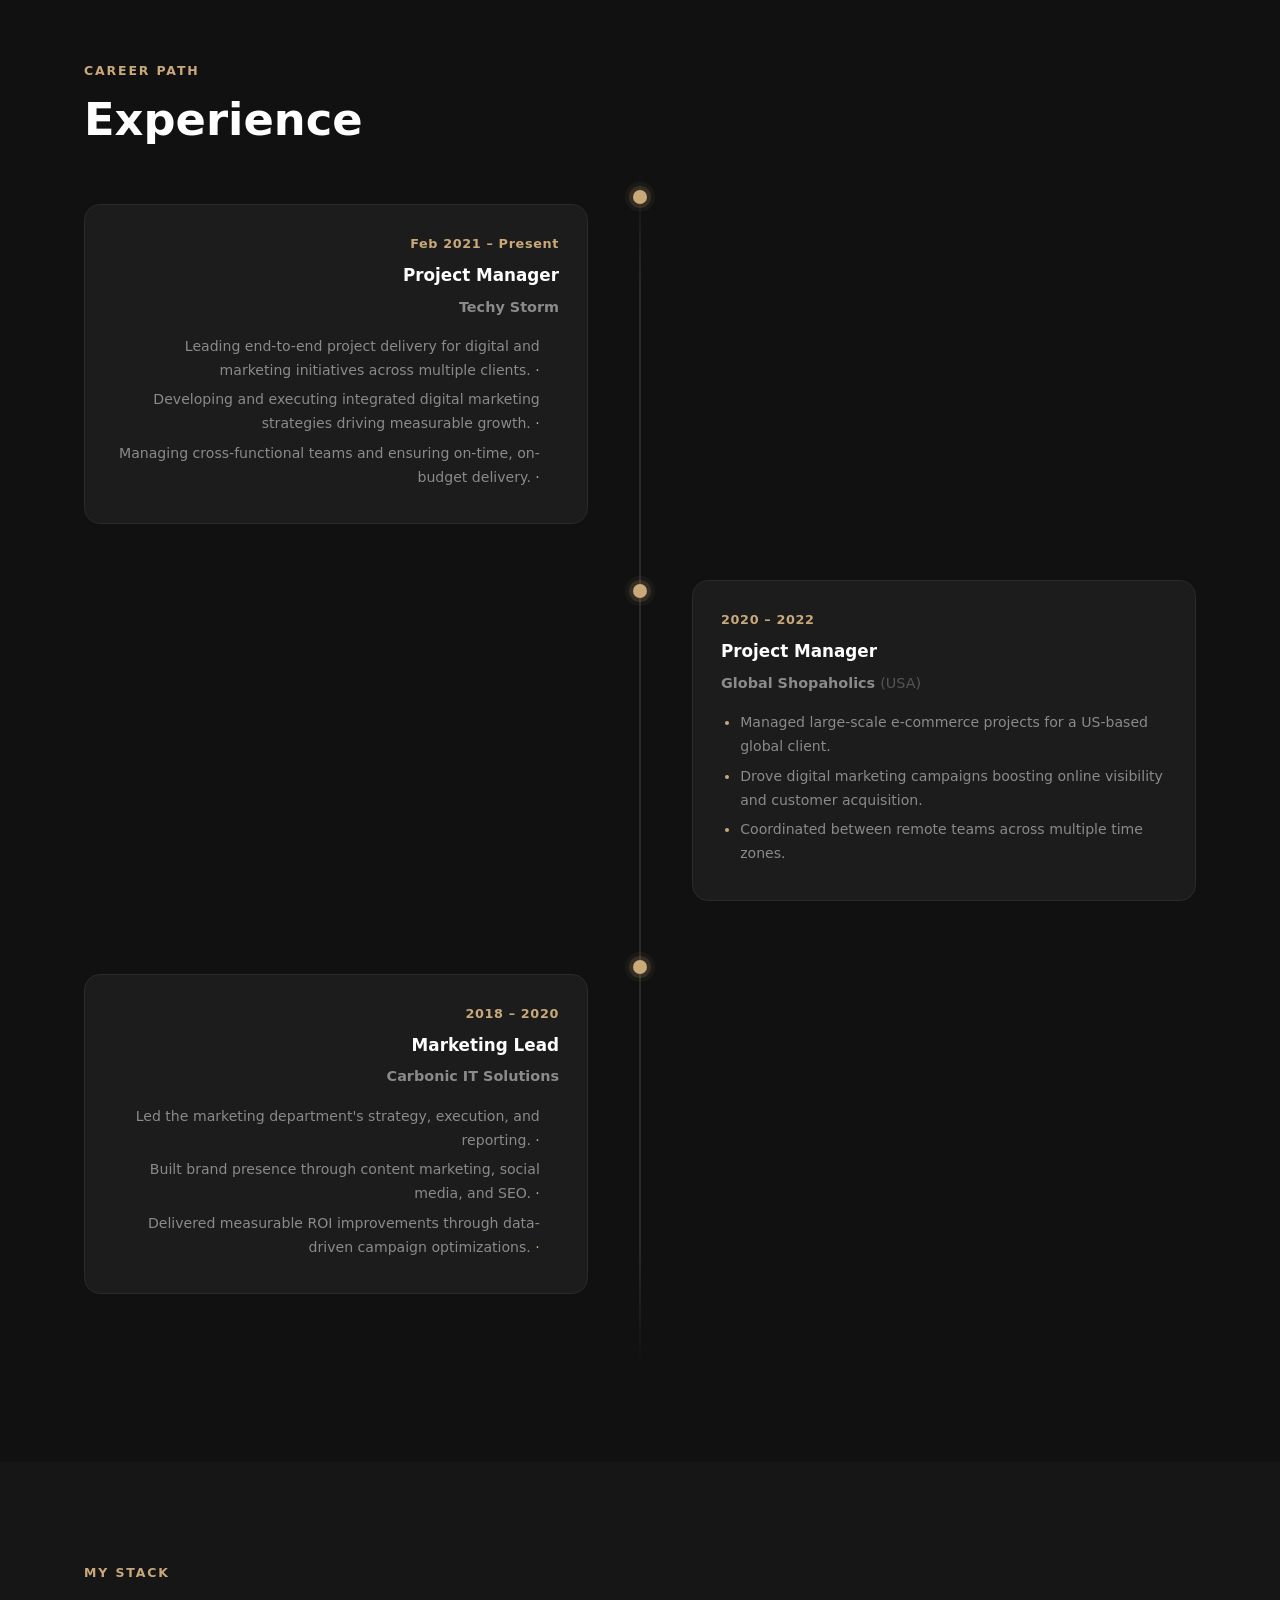
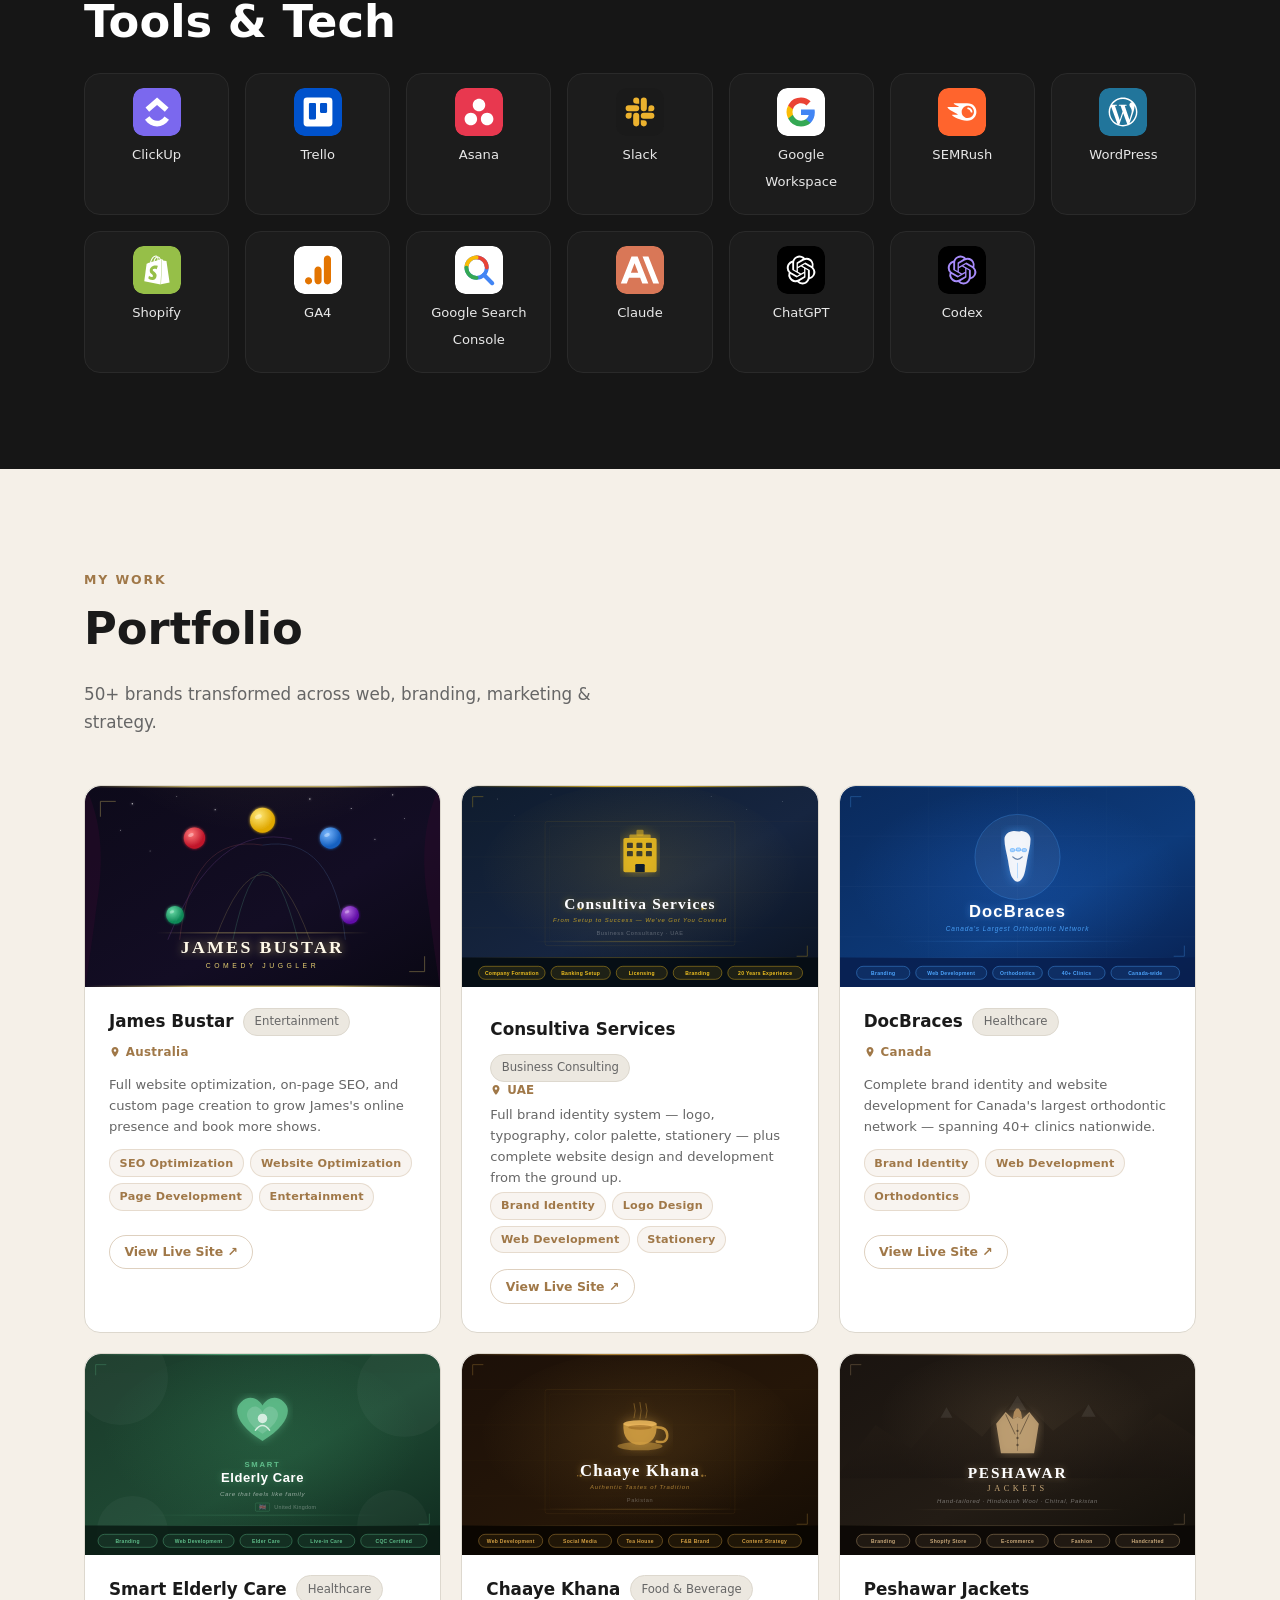
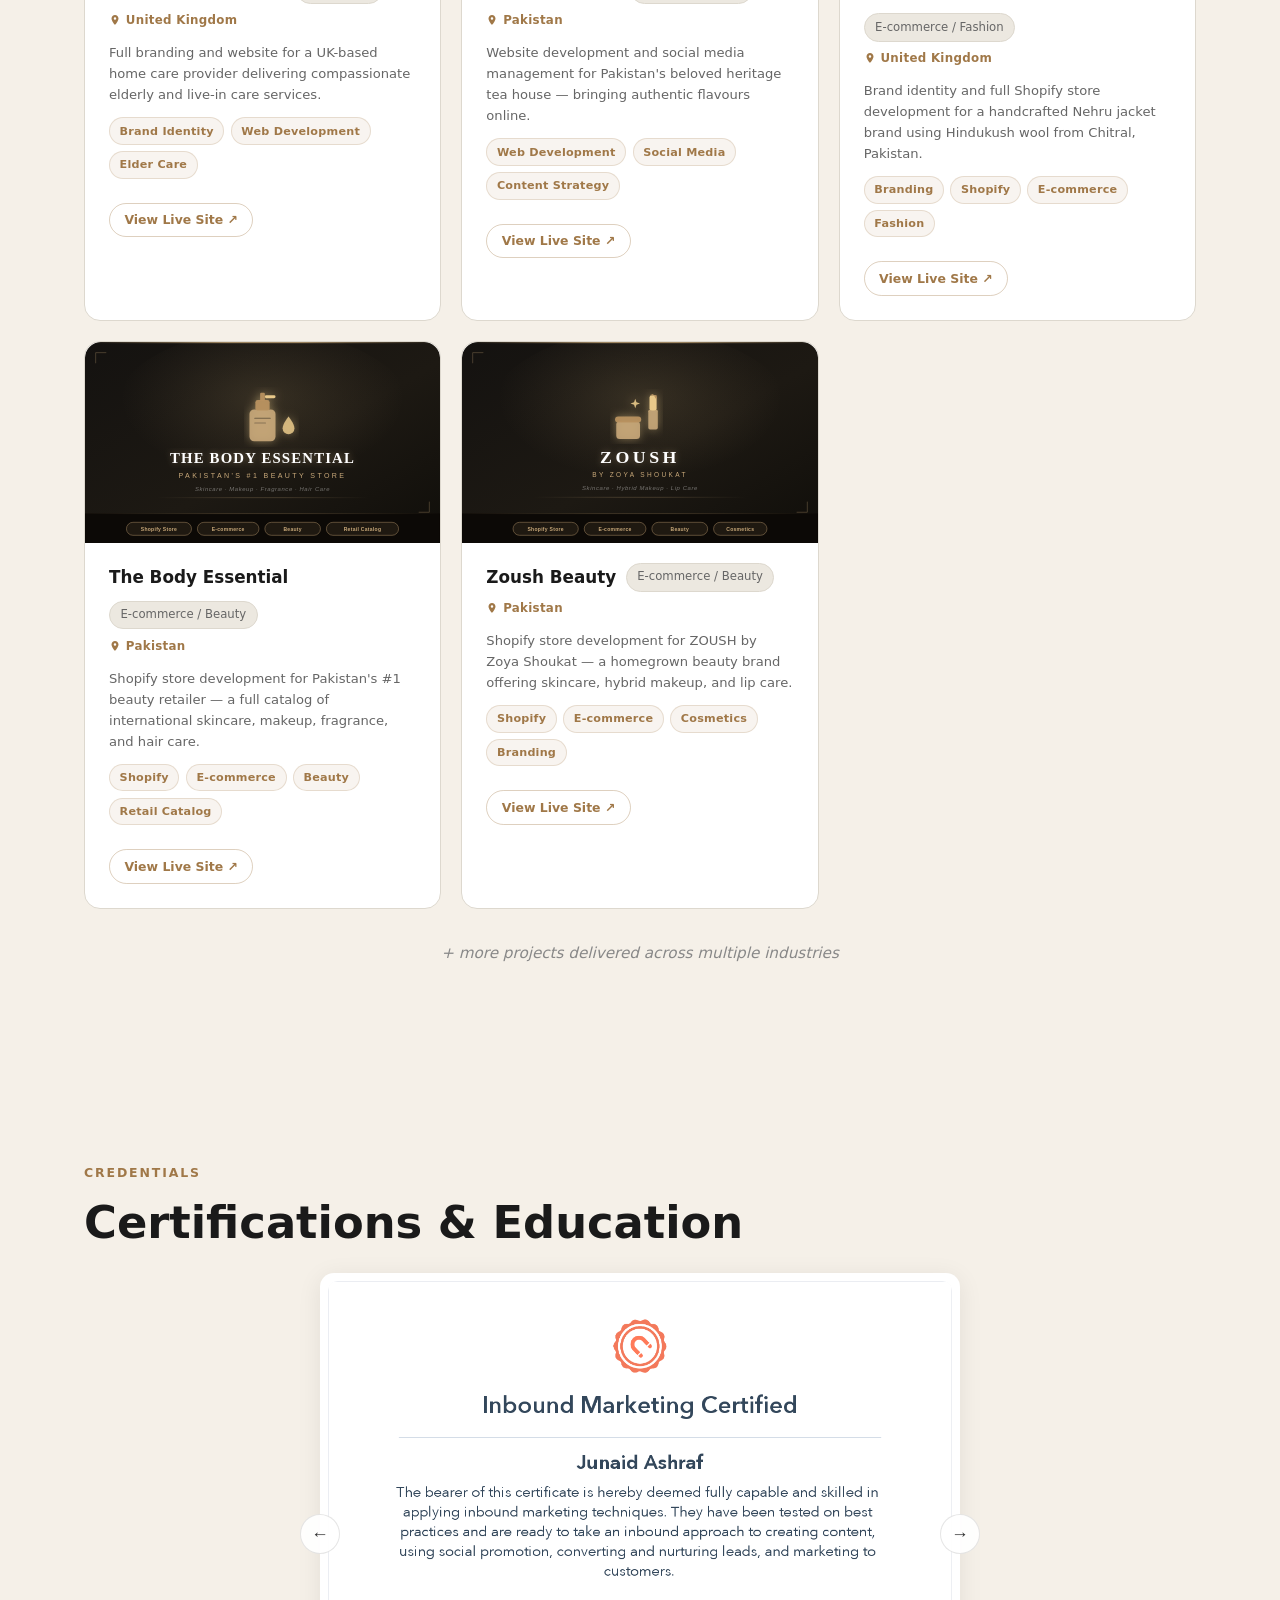
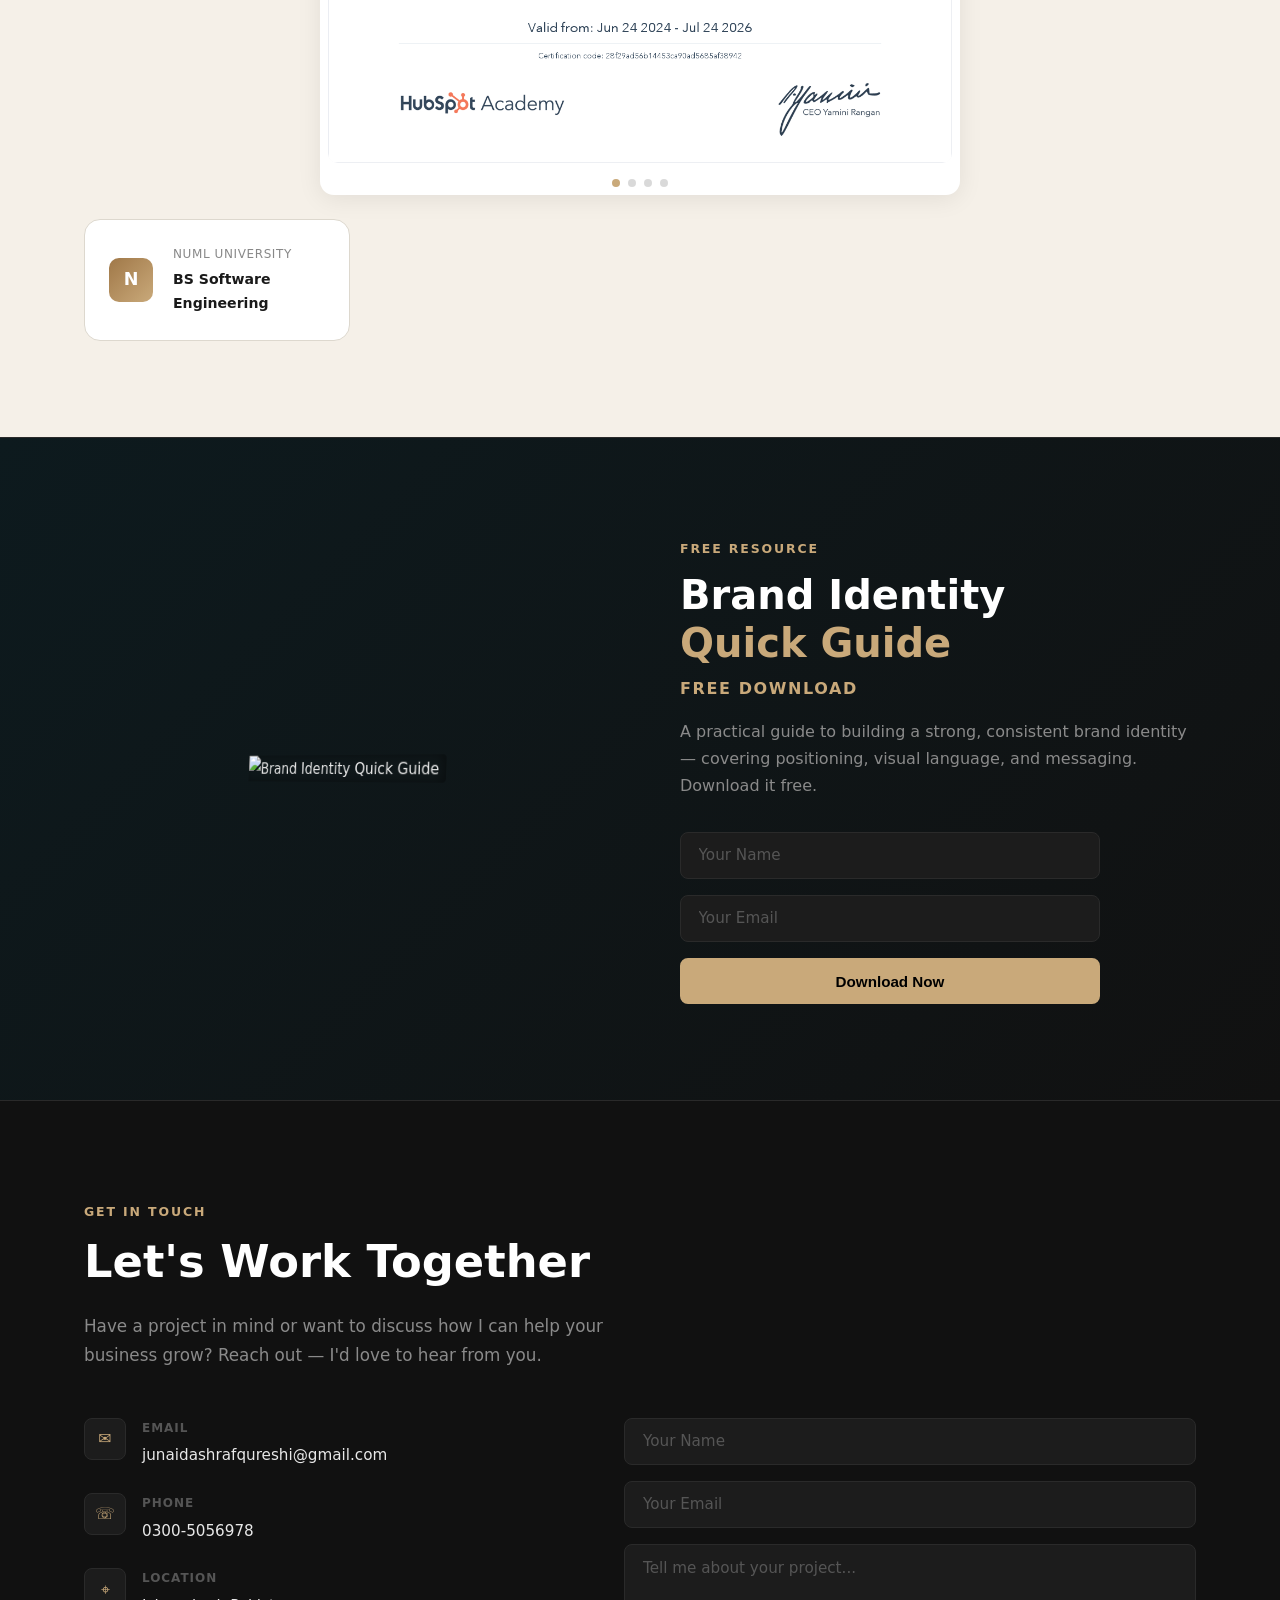
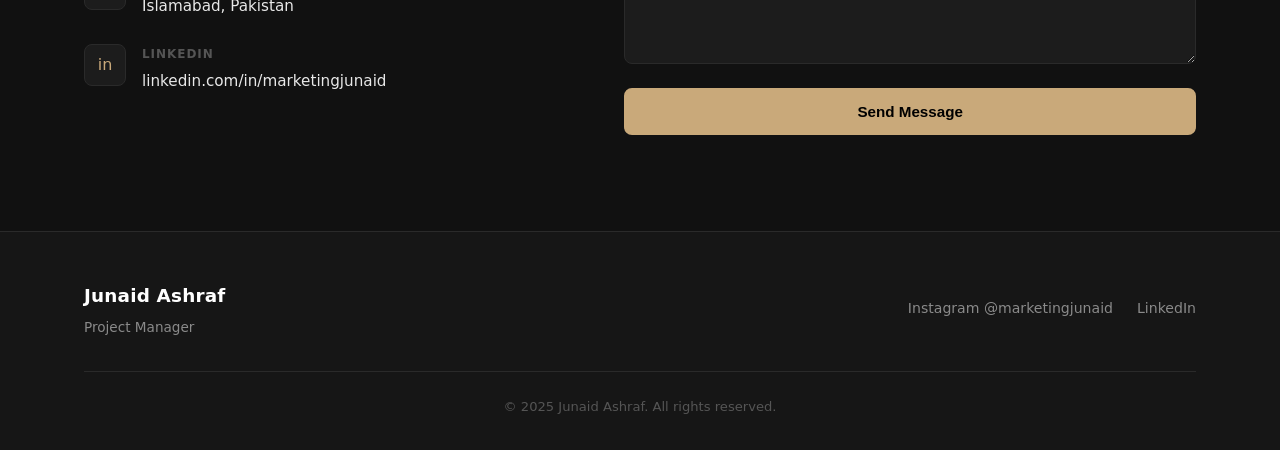
==== commit 454e7618: "Add The Body Essential and Zoush Beauty Shopify stores to portfolio" ====
--- a/index.html
+++ b/index.html
@@ -332,6 +332,48 @@
           </div>
         </div>
 
+        <div class="portfolio-card portfolio-card--jb reveal">
+          <div class="jb-banner">
+            <img src="portfolio/thebodyessential-cover.svg" alt="The Body Essential" class="jb-cover-img"/>
+          </div>
+          <div class="portfolio-card-inner">
+            <div class="jb-header">
+              <h3 class="jb-name">The Body Essential</h3>
+              <span class="industry-tag">E-commerce / Beauty</span>
+            </div>
+            <p class="jb-country"><svg viewBox="0 0 24 24" fill="currentColor"><path d="M12 2C8.13 2 5 5.13 5 9c0 5.25 7 13 7 13s7-7.75 7-13c0-3.87-3.13-7-7-7zm0 9.5a2.5 2.5 0 110-5 2.5 2.5 0 010 5z"/></svg>Pakistan</p>
+            <p class="jb-desc">Shopify store development for Pakistan's #1 beauty retailer — a full catalog of international skincare, makeup, fragrance, and hair care.</p>
+            <div class="jb-services">
+              <span class="jb-tag">Shopify</span>
+              <span class="jb-tag">E-commerce</span>
+              <span class="jb-tag">Beauty</span>
+              <span class="jb-tag">Retail Catalog</span>
+            </div>
+            <a href="https://thebodyessential.pk" target="_blank" rel="noopener" class="btn-small btn-small--live">View Live Site ↗</a>
+          </div>
+        </div>
+
+        <div class="portfolio-card portfolio-card--jb reveal">
+          <div class="jb-banner">
+            <img src="portfolio/zoush-cover.svg" alt="Zoush Beauty" class="jb-cover-img"/>
+          </div>
+          <div class="portfolio-card-inner">
+            <div class="jb-header">
+              <h3 class="jb-name">Zoush Beauty</h3>
+              <span class="industry-tag">E-commerce / Beauty</span>
+            </div>
+            <p class="jb-country"><svg viewBox="0 0 24 24" fill="currentColor"><path d="M12 2C8.13 2 5 5.13 5 9c0 5.25 7 13 7 13s7-7.75 7-13c0-3.87-3.13-7-7-7zm0 9.5a2.5 2.5 0 110-5 2.5 2.5 0 010 5z"/></svg>Pakistan</p>
+            <p class="jb-desc">Shopify store development for ZOUSH by Zoya Shoukat — a homegrown beauty brand offering skincare, hybrid makeup, and lip care.</p>
+            <div class="jb-services">
+              <span class="jb-tag">Shopify</span>
+              <span class="jb-tag">E-commerce</span>
+              <span class="jb-tag">Cosmetics</span>
+              <span class="jb-tag">Branding</span>
+            </div>
+            <a href="https://zoushbeauty.com" target="_blank" rel="noopener" class="btn-small btn-small--live">View Live Site ↗</a>
+          </div>
+        </div>
+
 
       </div>
       <p class="portfolio-more reveal">+ more projects delivered across multiple industries</p>
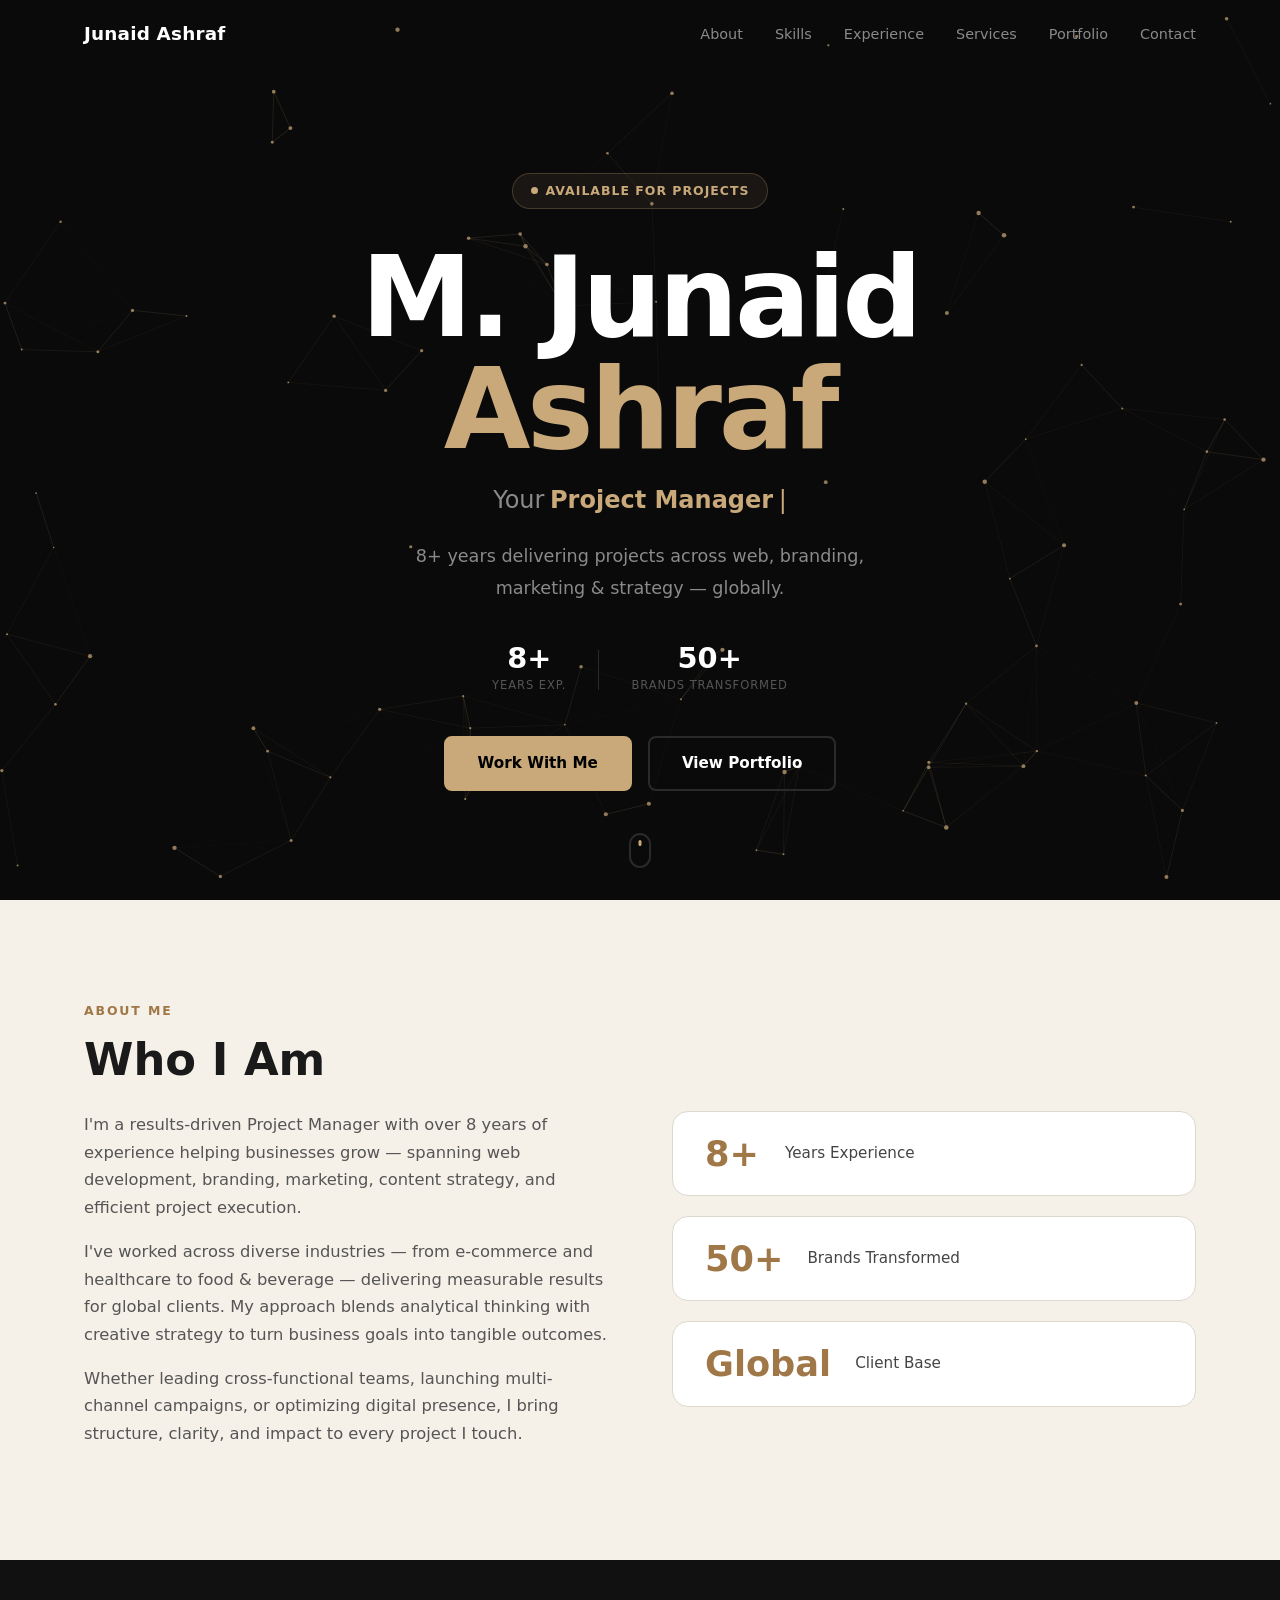
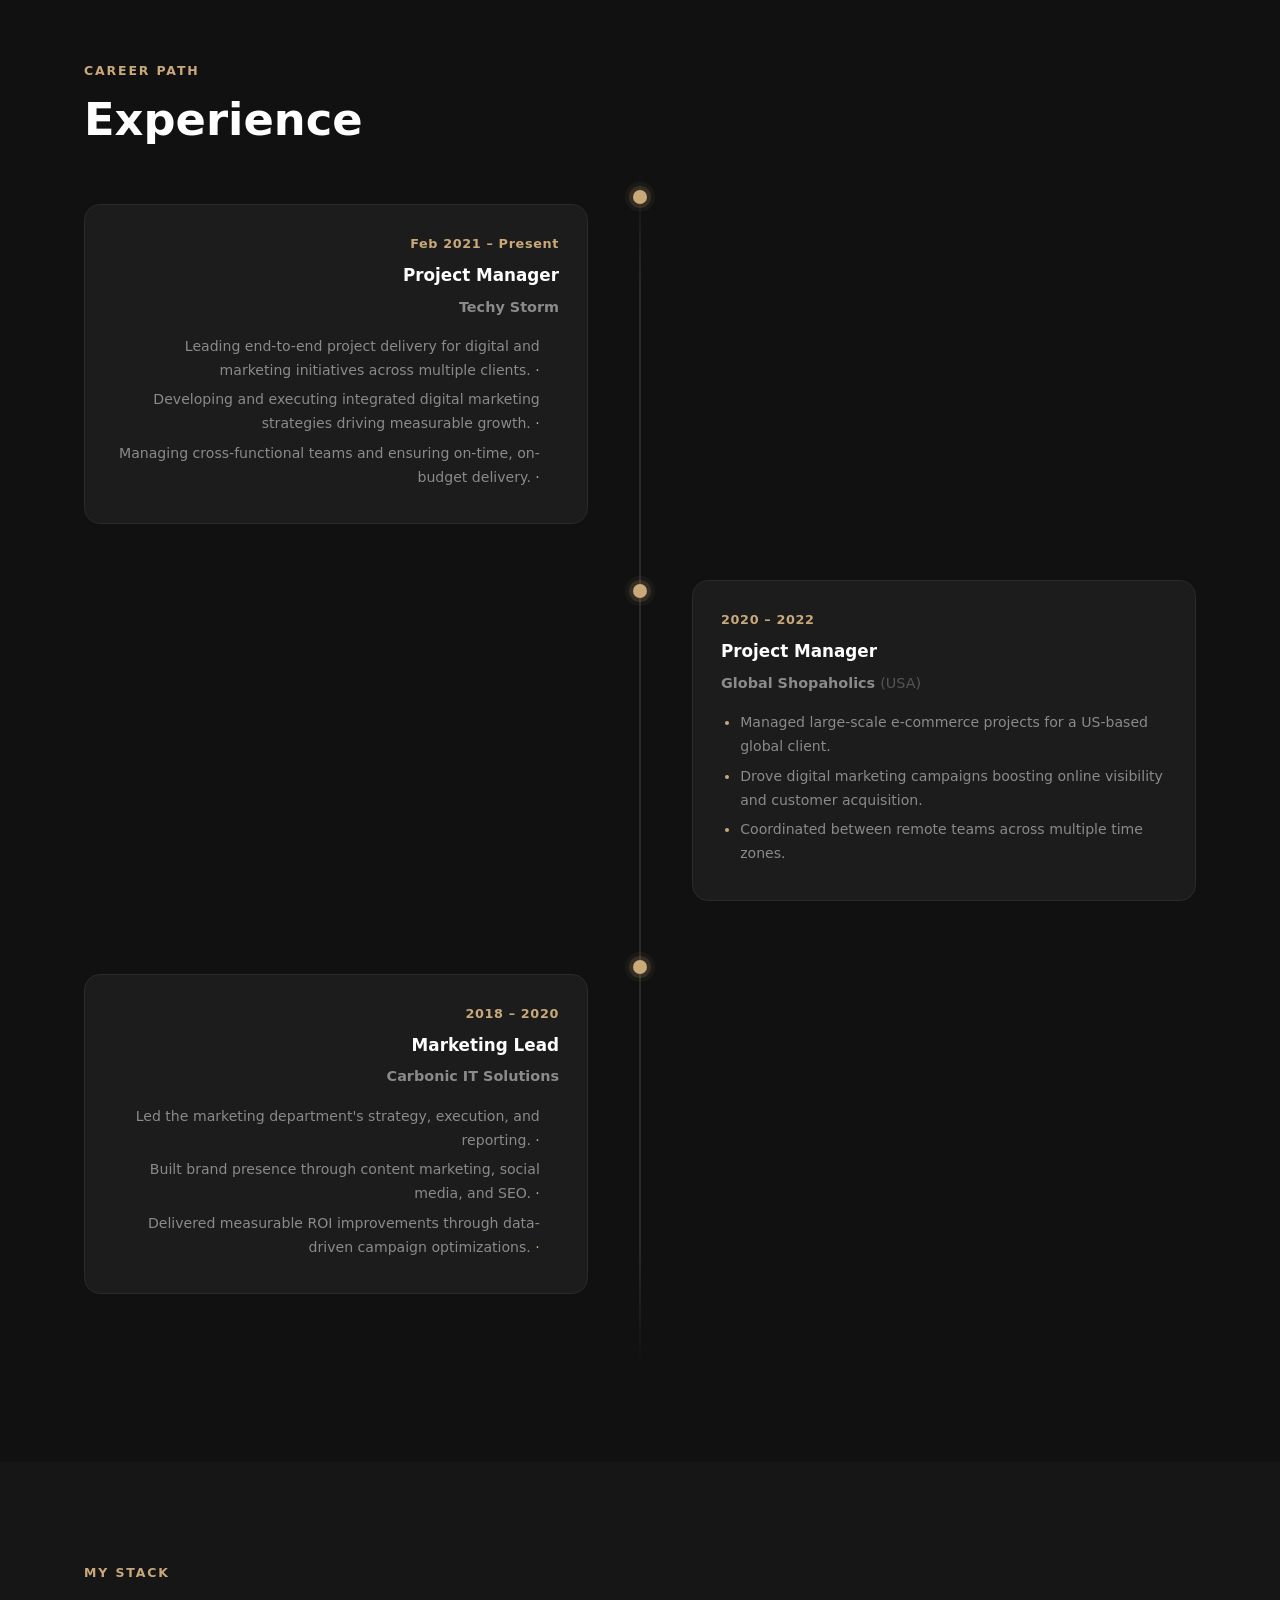
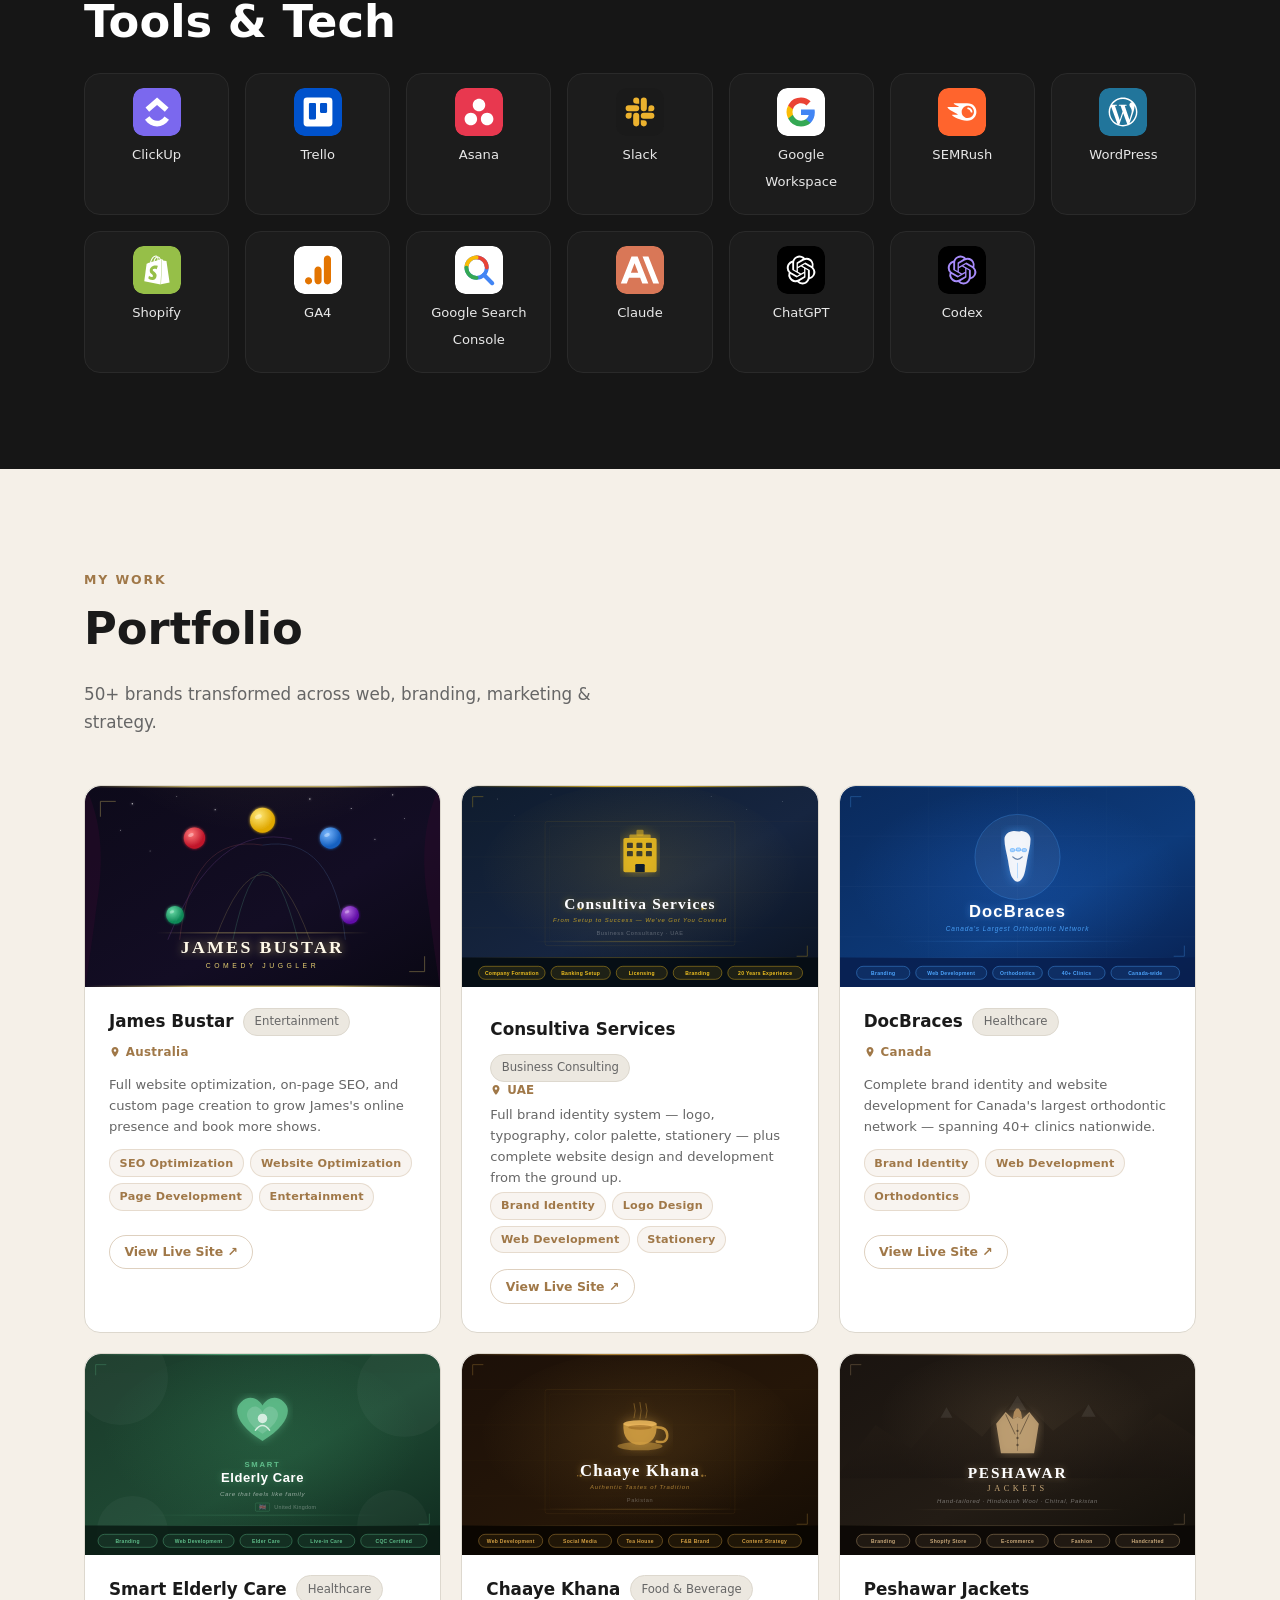
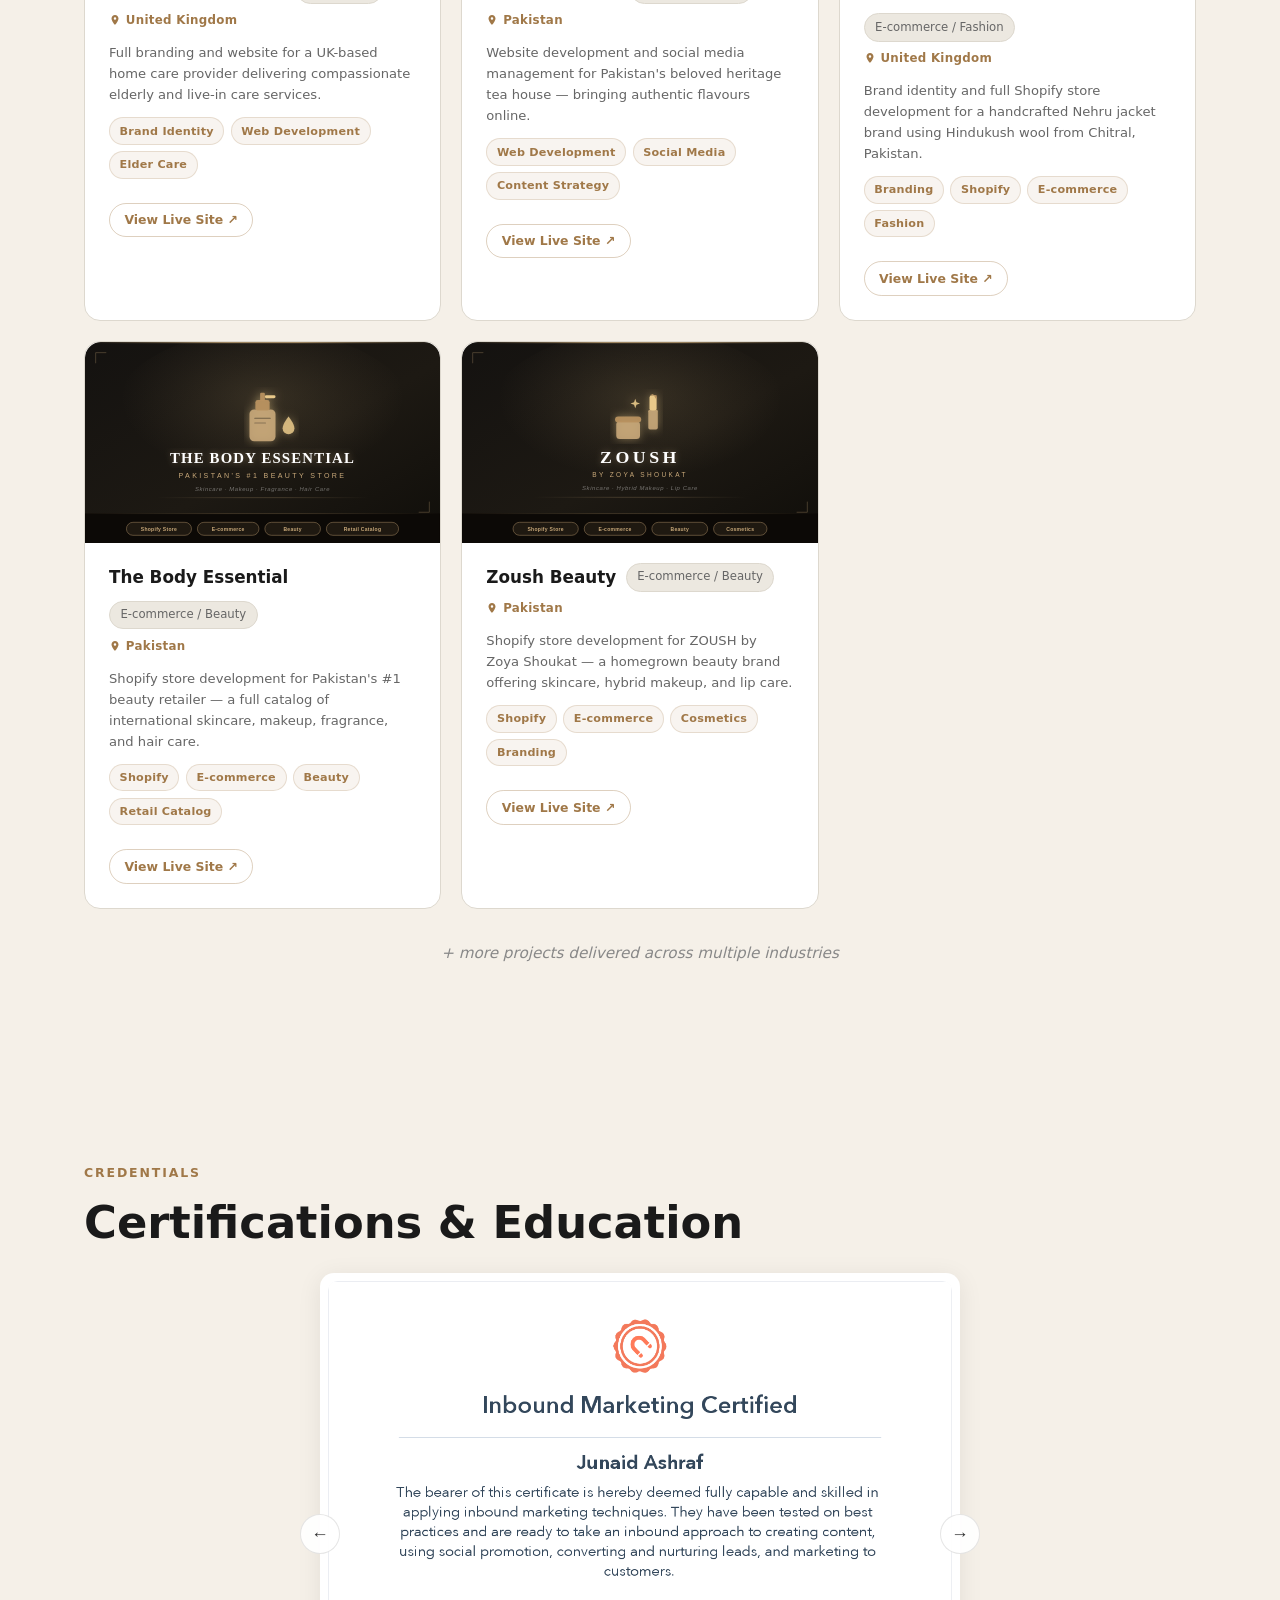
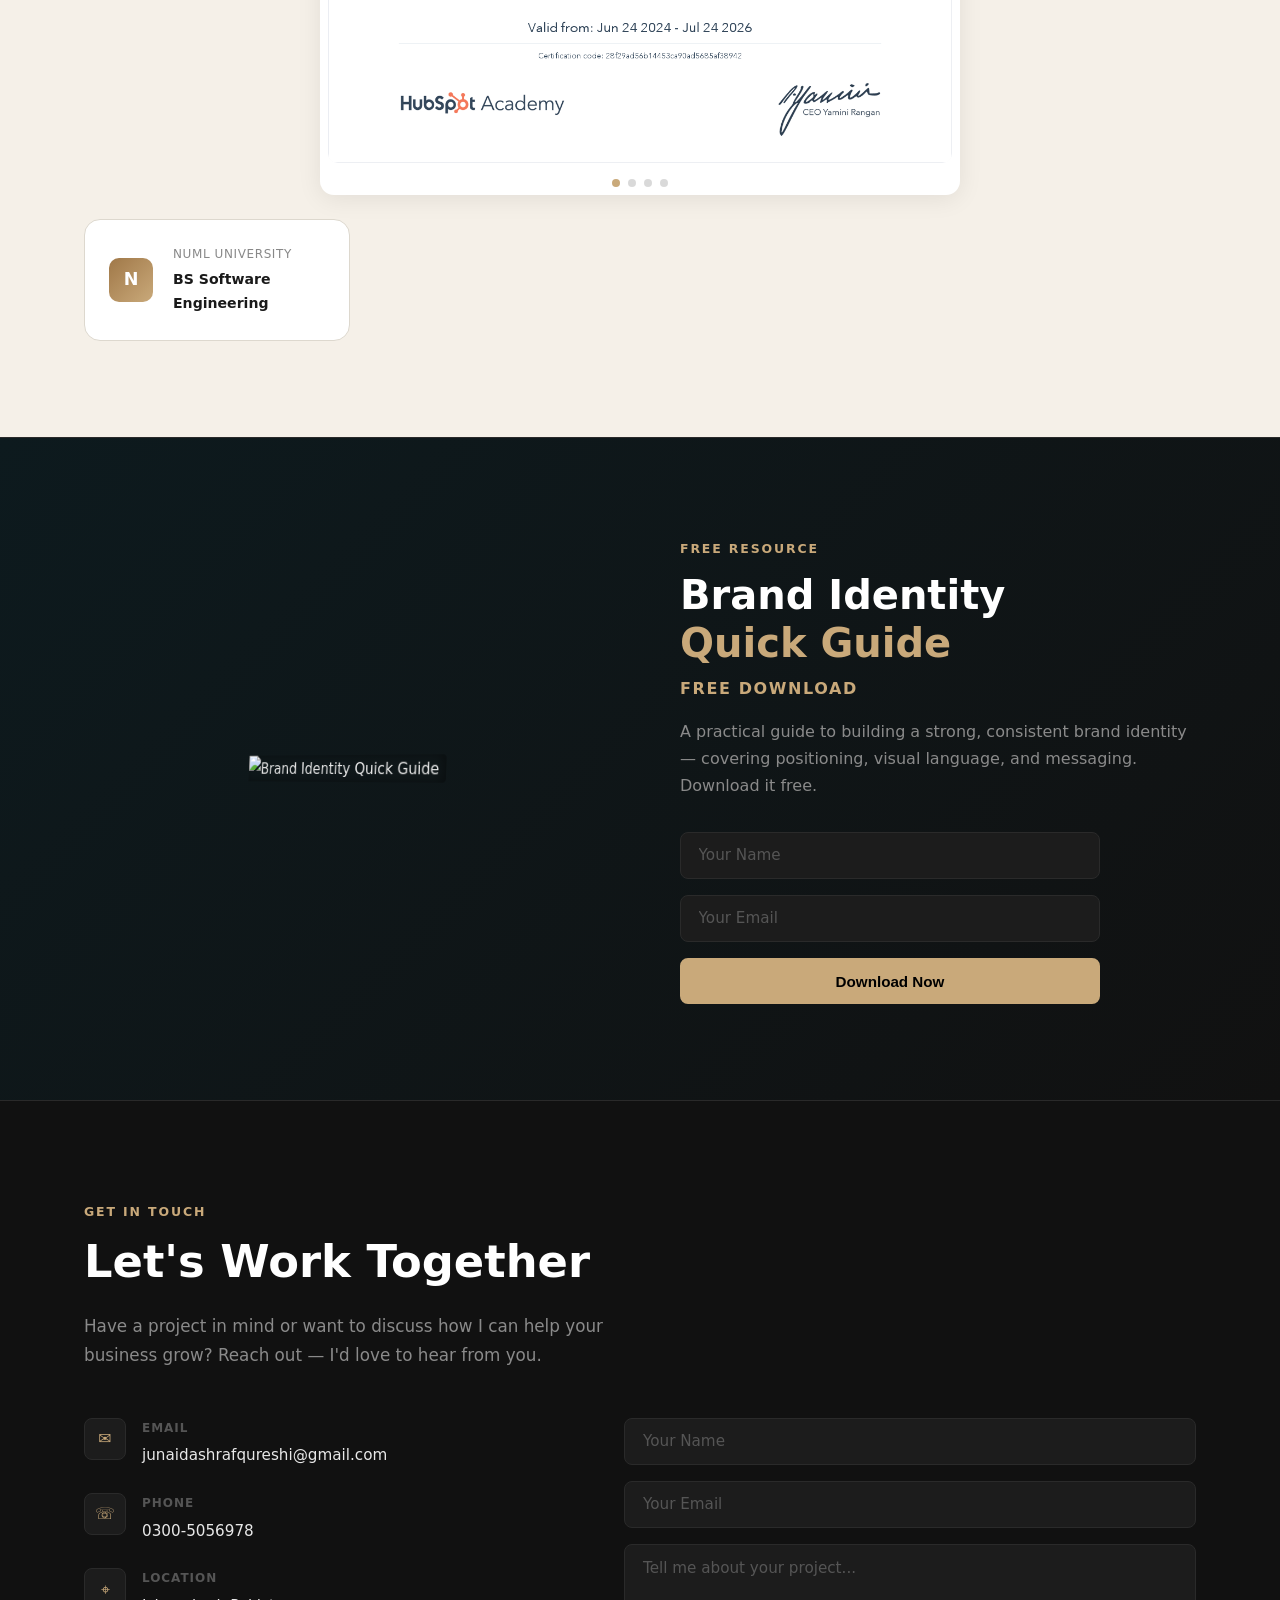
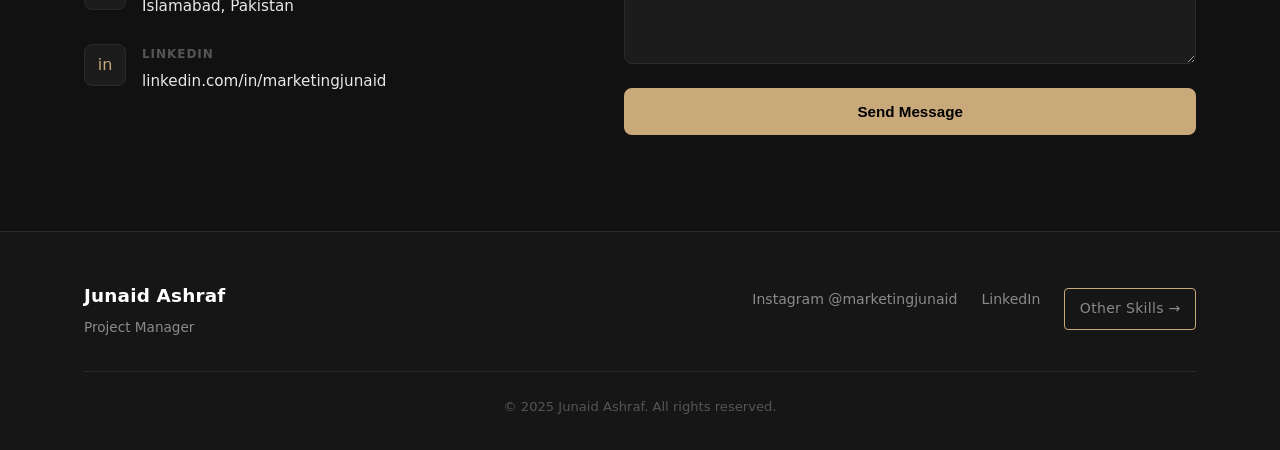
==== commit 167d51f9: "Add App & Game Development page with Other Skills footer button Co-Authored-By: Claude Opus 4.8 <nor" ====
--- a/index.html
+++ b/index.html
@@ -535,6 +535,7 @@
         <div class="footer-links">
           <a href="https://instagram.com/marketingjunaid" target="_blank" rel="noopener noreferrer">Instagram @marketingjunaid</a>
           <a href="https://linkedin.com/in/marketingjunaid" target="_blank" rel="noopener noreferrer">LinkedIn</a>
+          <a href="app-game-development.html" class="footer-skills-btn">Other Skills →</a>
         </div>
       </div>
       <div class="footer-copy">
--- a/style.css
+++ b/style.css
@@ -1432,6 +1432,23 @@
   color: var(--accent);
 }
 
+.footer-skills-btn {
+  display: inline-flex;
+  align-items: center;
+  gap: 0.4rem;
+  font-size: 0.82rem;
+  letter-spacing: 0.02em;
+  color: var(--accent);
+  border: 1px solid var(--accent);
+  border-radius: 4px;
+  padding: 0.5rem 0.9rem;
+  transition: background var(--transition), color var(--transition);
+}
+.footer-skills-btn:hover {
+  background: var(--accent);
+  color: var(--bg);
+}
+
 .footer-copy {
   text-align: center;
   font-size: 0.82rem;
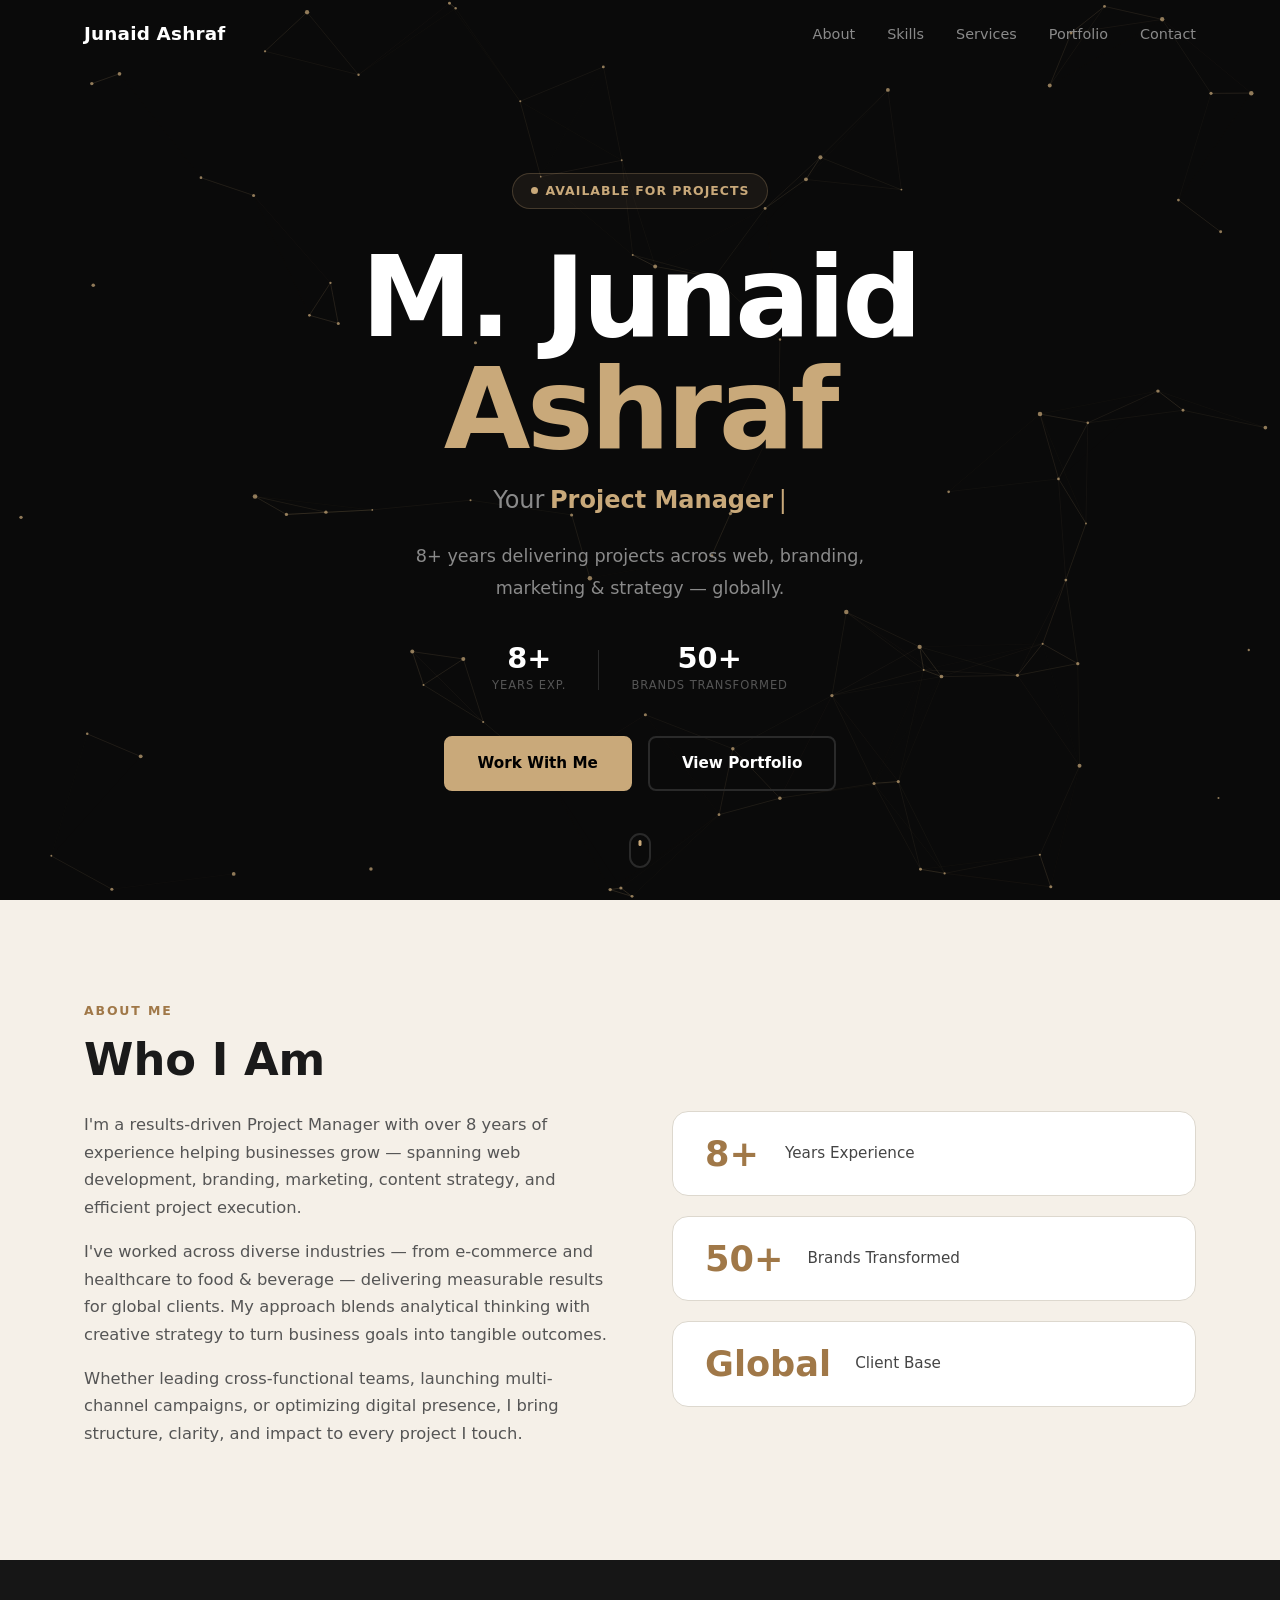
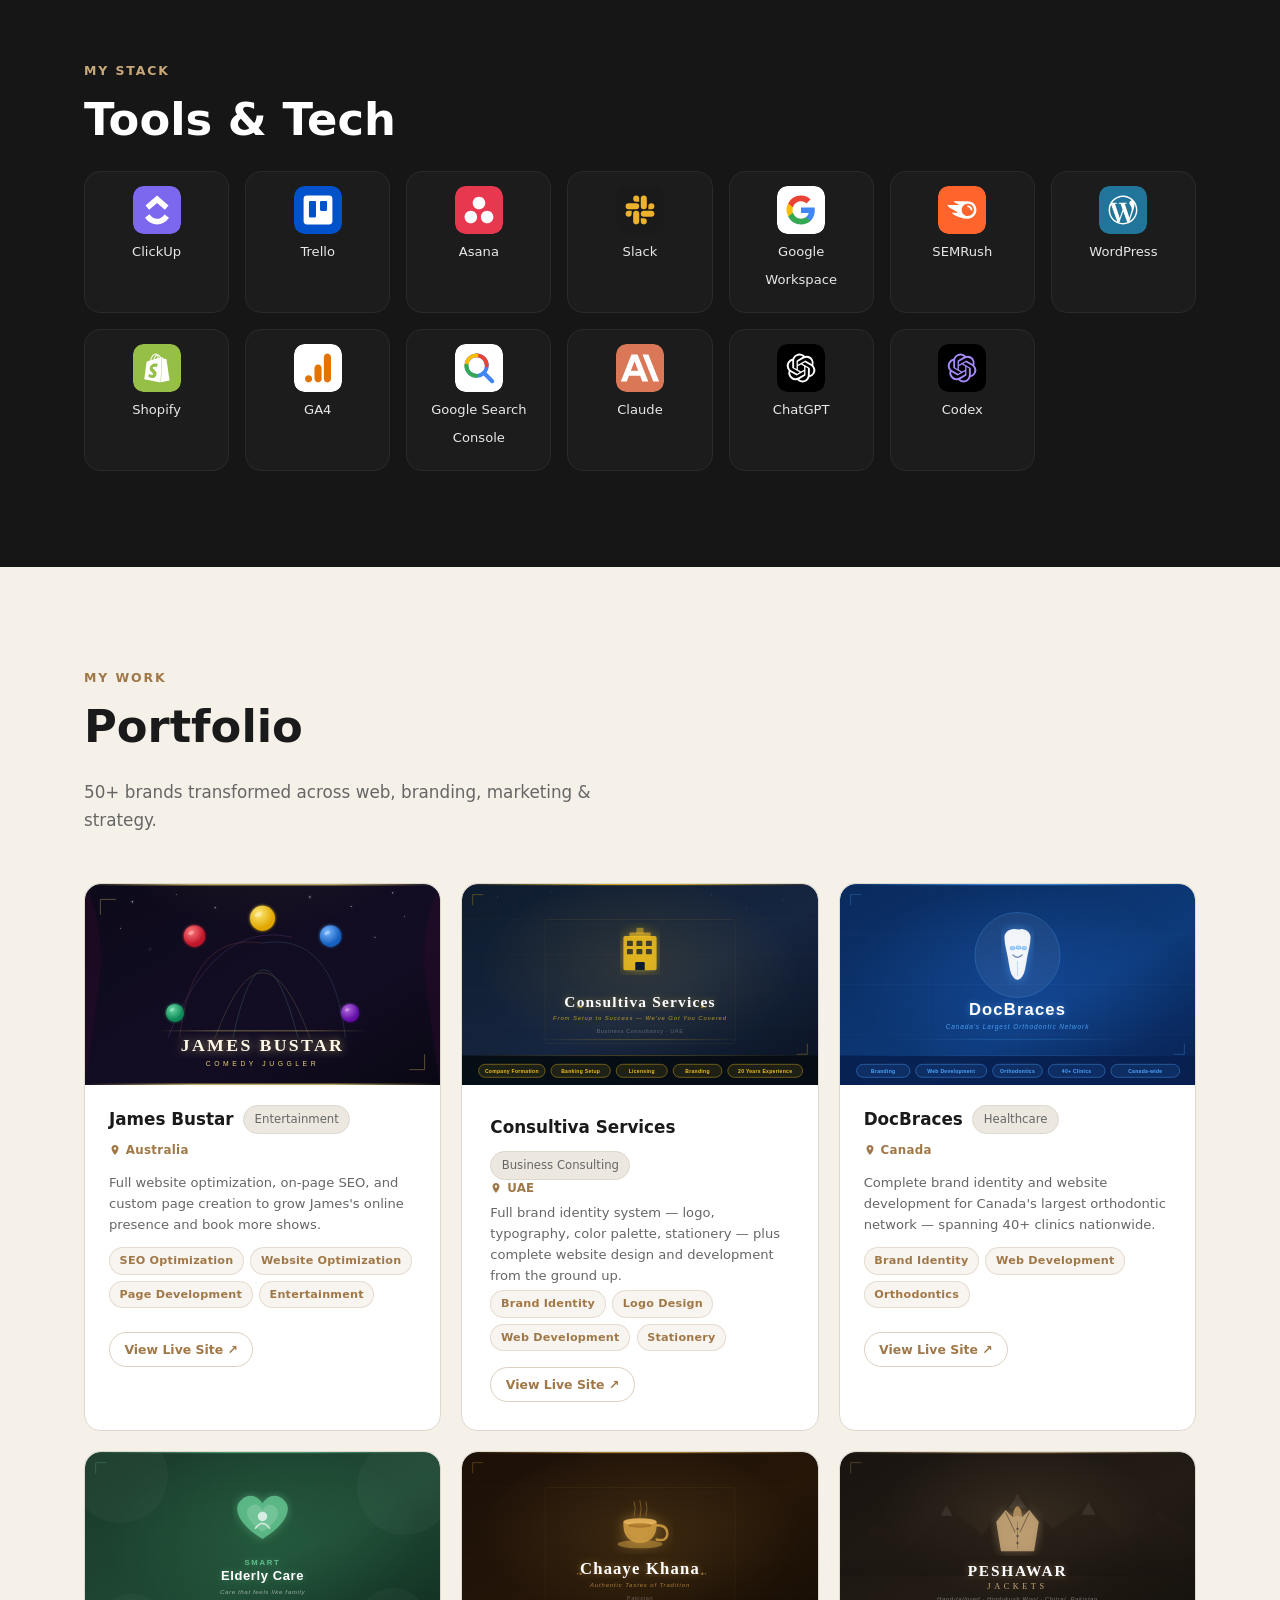
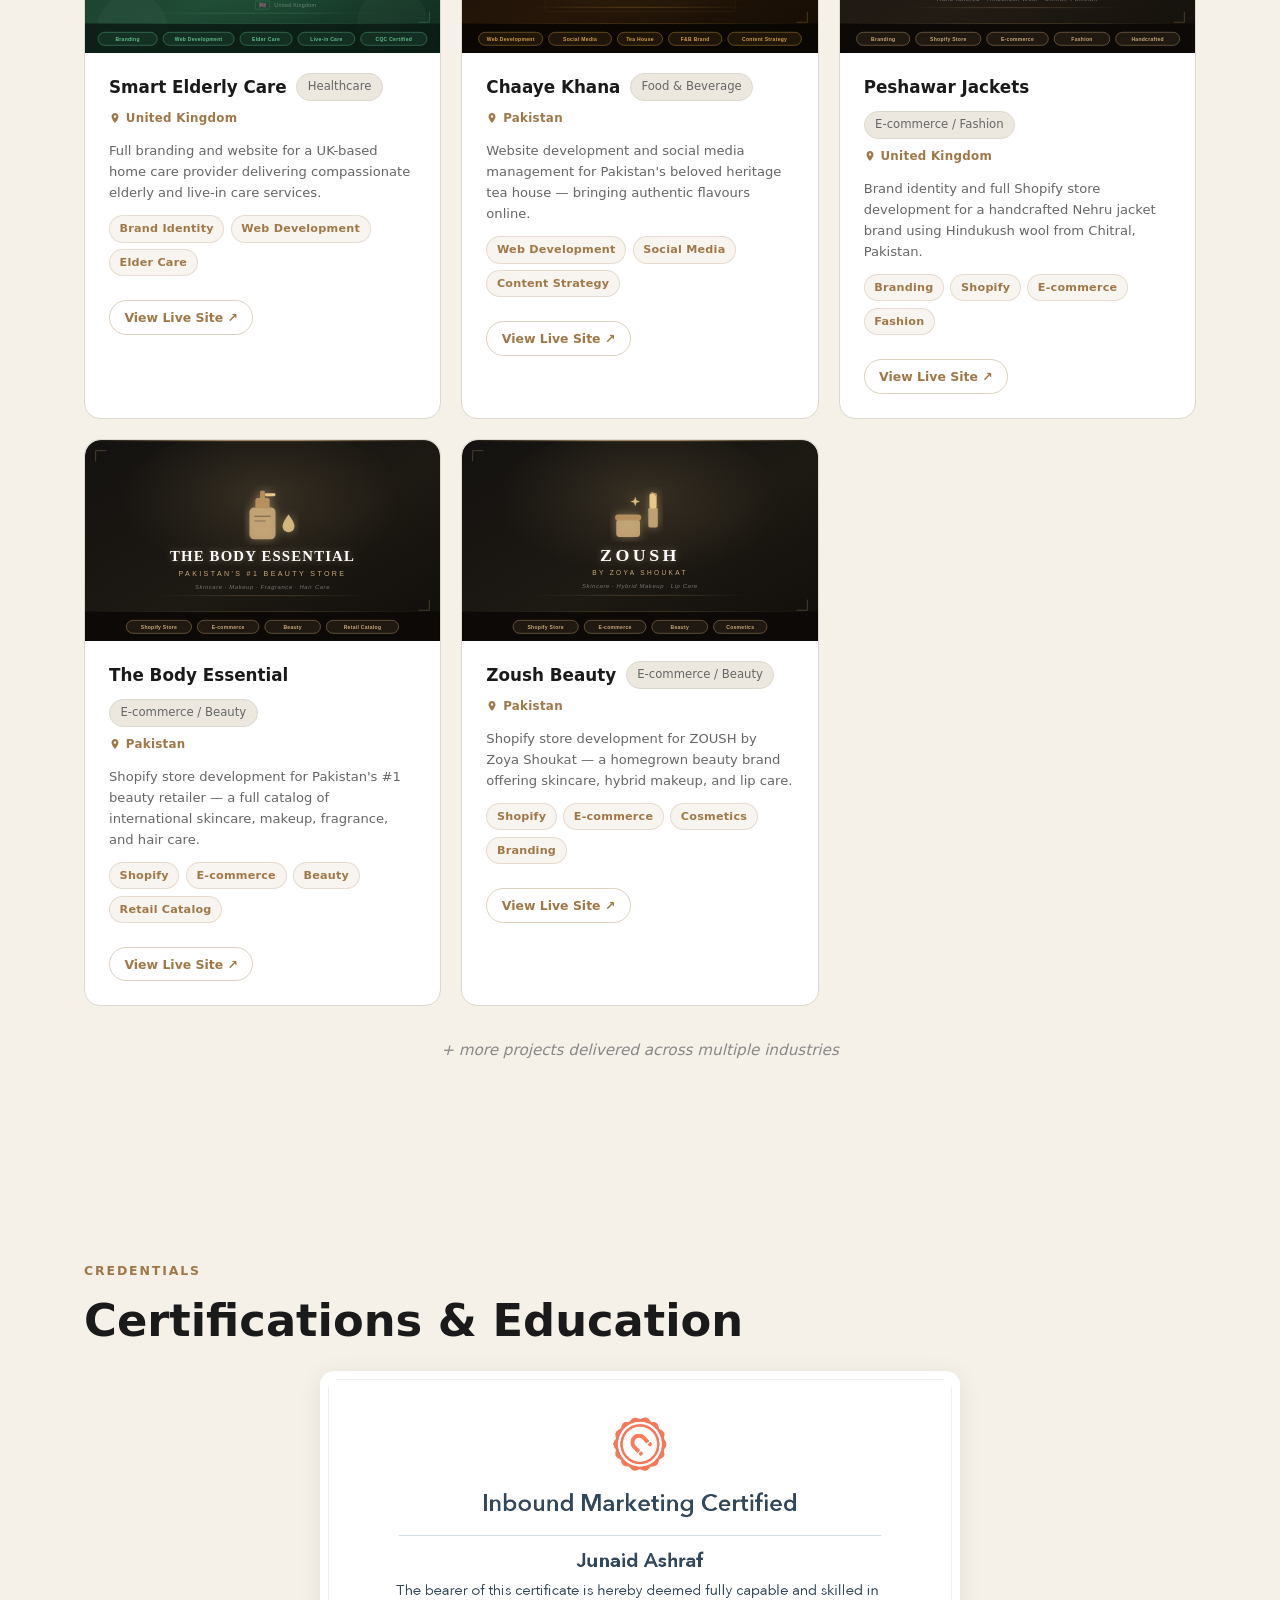
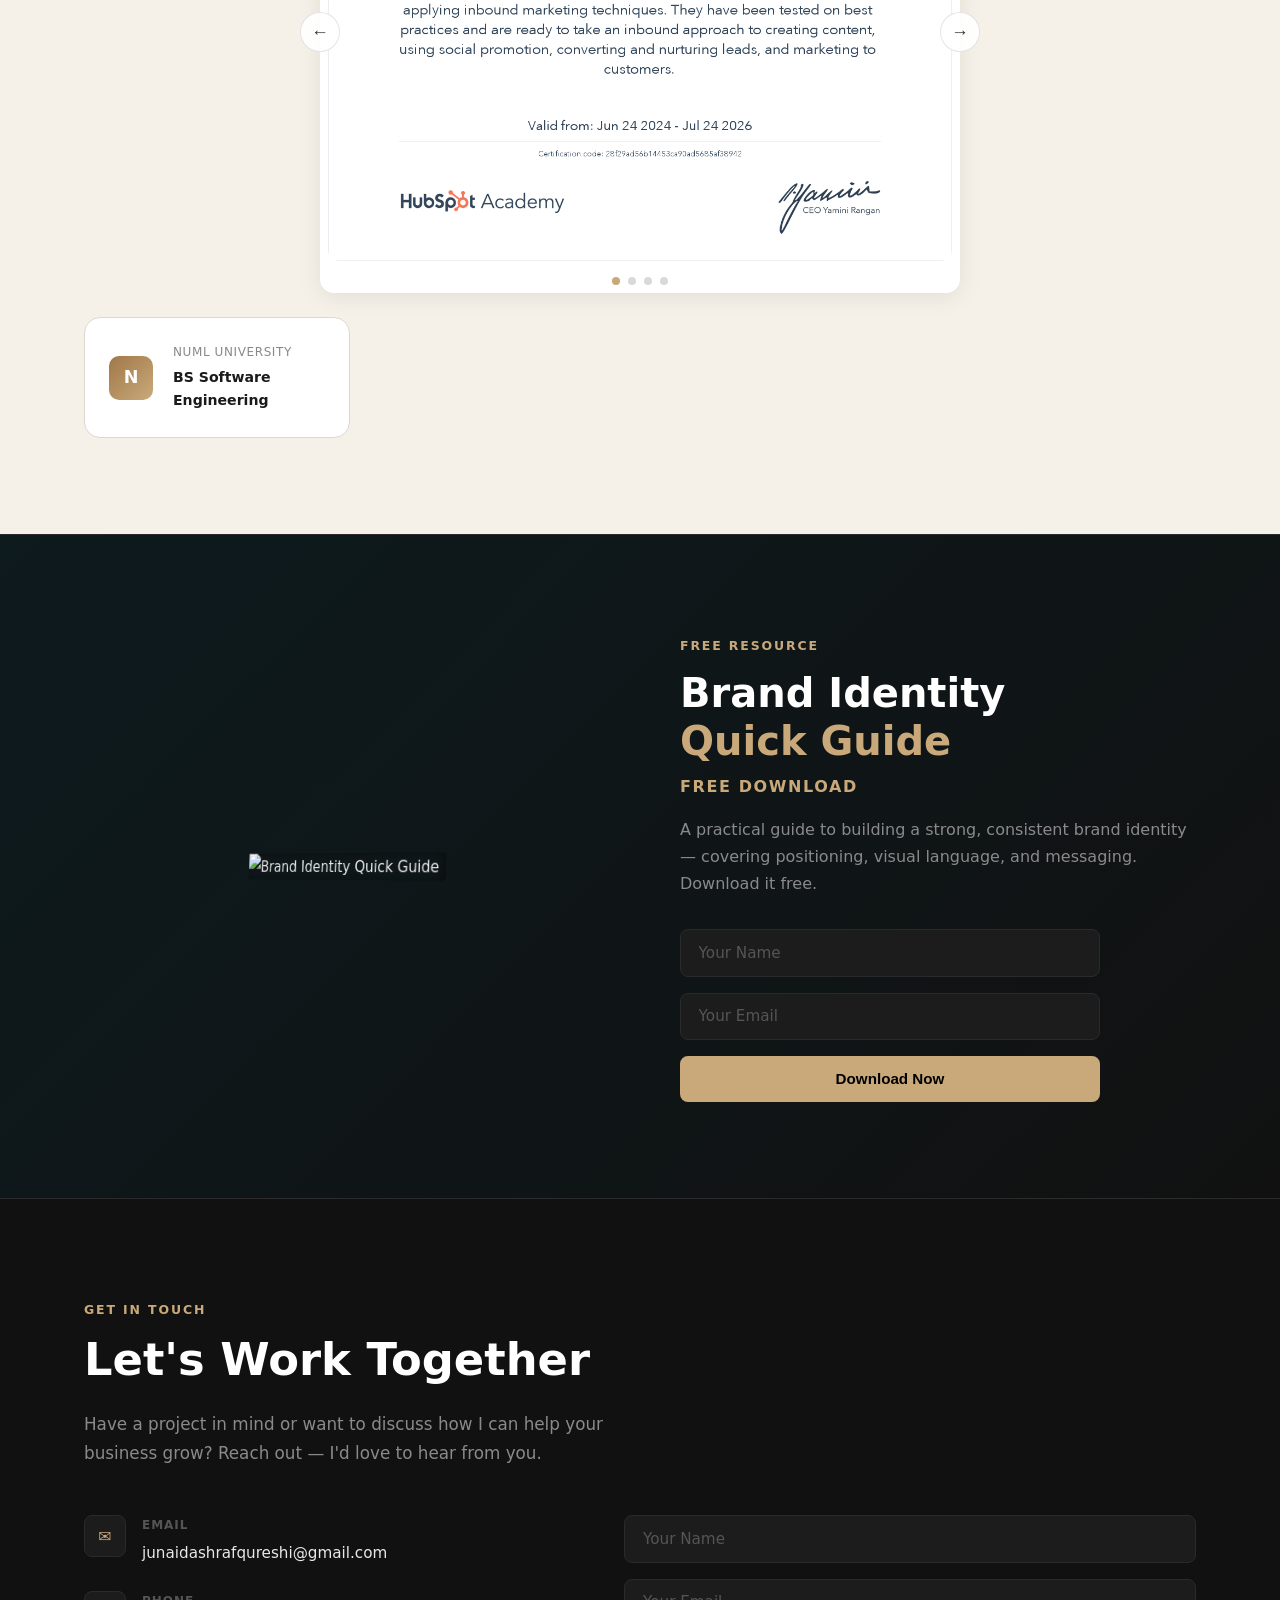
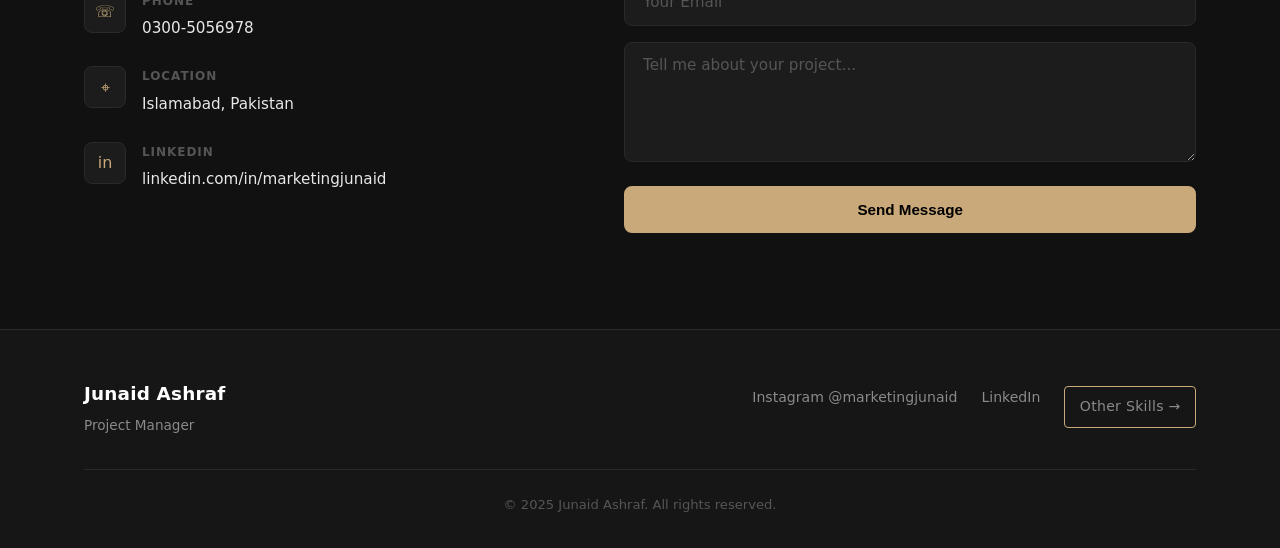
==== commit e5e33c47: "Hide Experience section and its nav link from main site Co-Authored-By: Claude Opus 4.8 <noreply@ant" ====
--- a/index.html
+++ b/index.html
@@ -19,7 +19,7 @@
       <ul class="nav-links" id="navLinks">
         <li><a href="#about" class="nav-link">About</a></li>
         <li><a href="#skills" class="nav-link">Skills</a></li>
-        <li><a href="#experience" class="nav-link">Experience</a></li>
+        <!-- <li><a href="#experience" class="nav-link">Experience</a></li> -->
         <li><a href="services.html" class="nav-link">Services</a></li>
         <li><a href="#portfolio" class="nav-link">Portfolio</a></li>
         <li><a href="#contact" class="nav-link">Contact</a></li>
@@ -86,8 +86,8 @@
     </div>
   </section>
 
-  <!-- ===== EXPERIENCE ===== -->
-  <section class="section" id="experience">
+  <!-- ===== EXPERIENCE (hidden) ===== -->
+  <section class="section" id="experience" hidden>
     <div class="container">
       <div class="section-label reveal">Career Path</div>
       <h2 class="section-title reveal">Experience</h2>
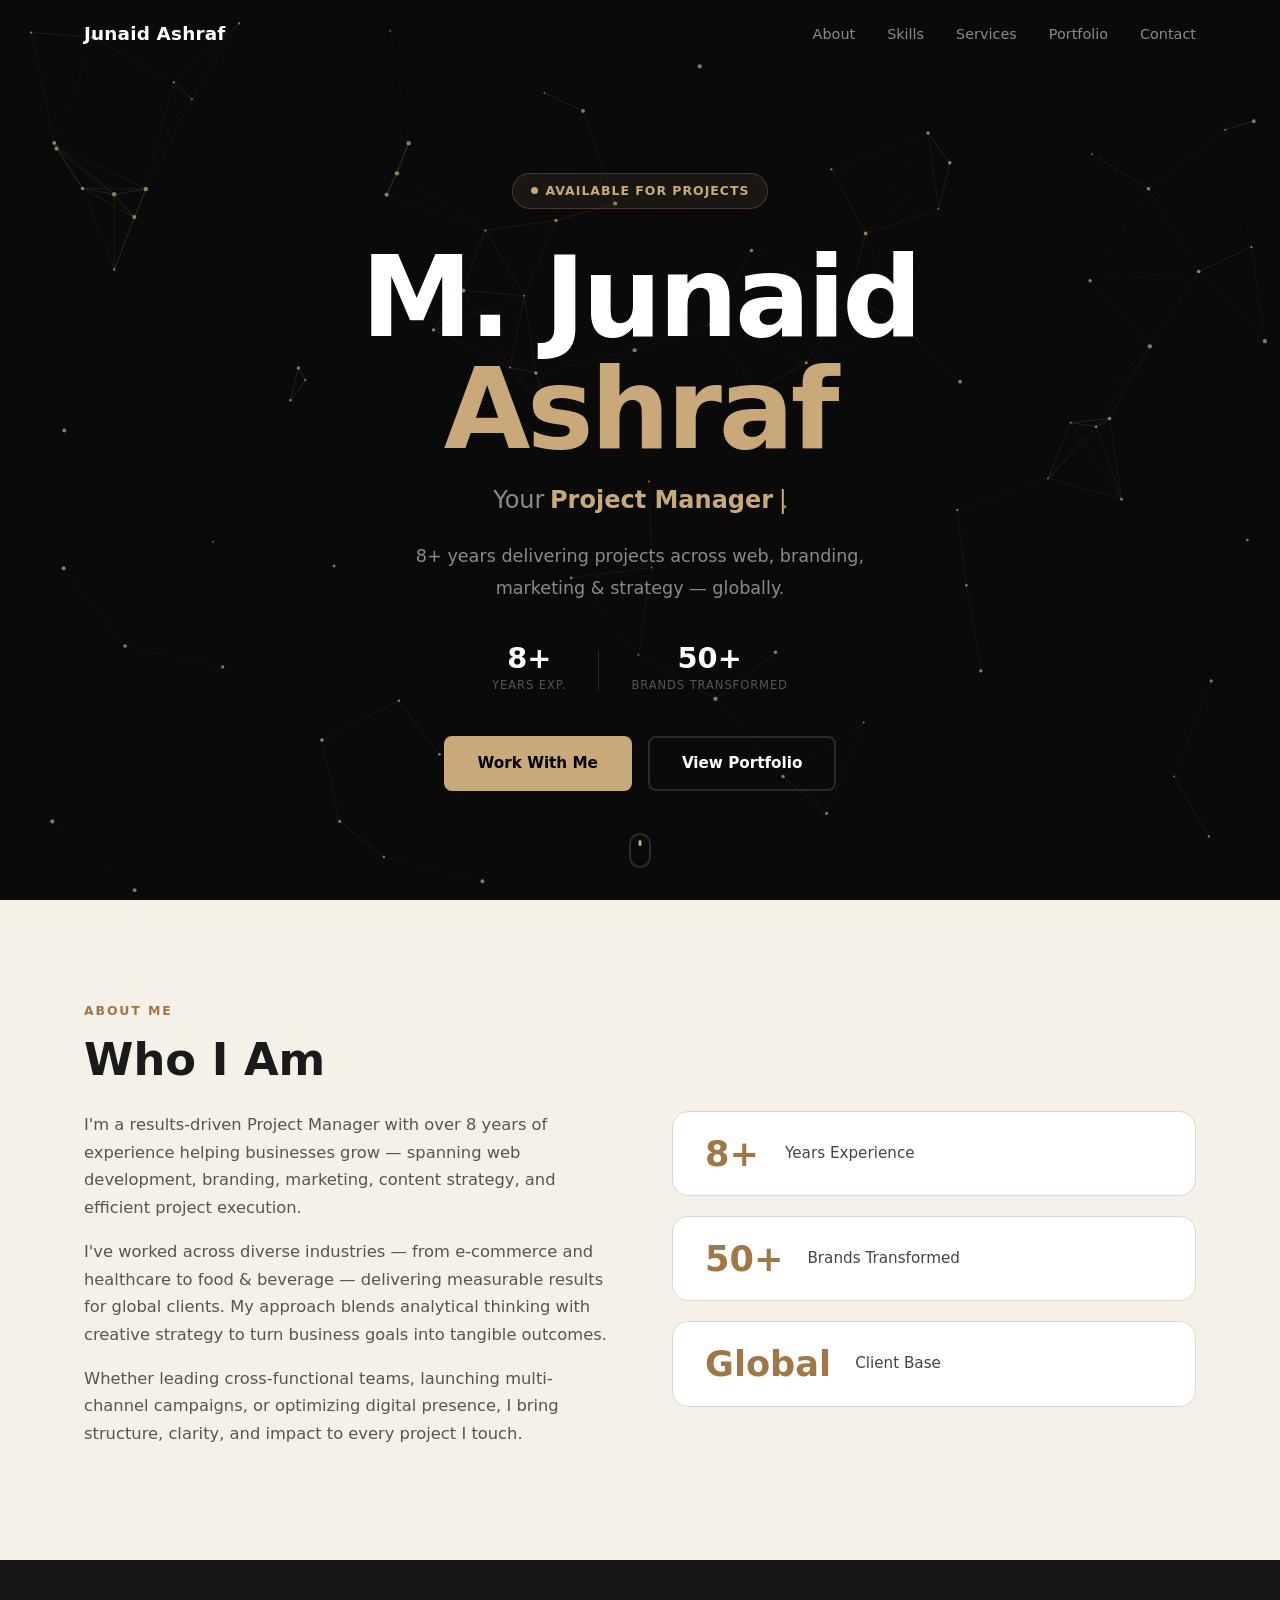
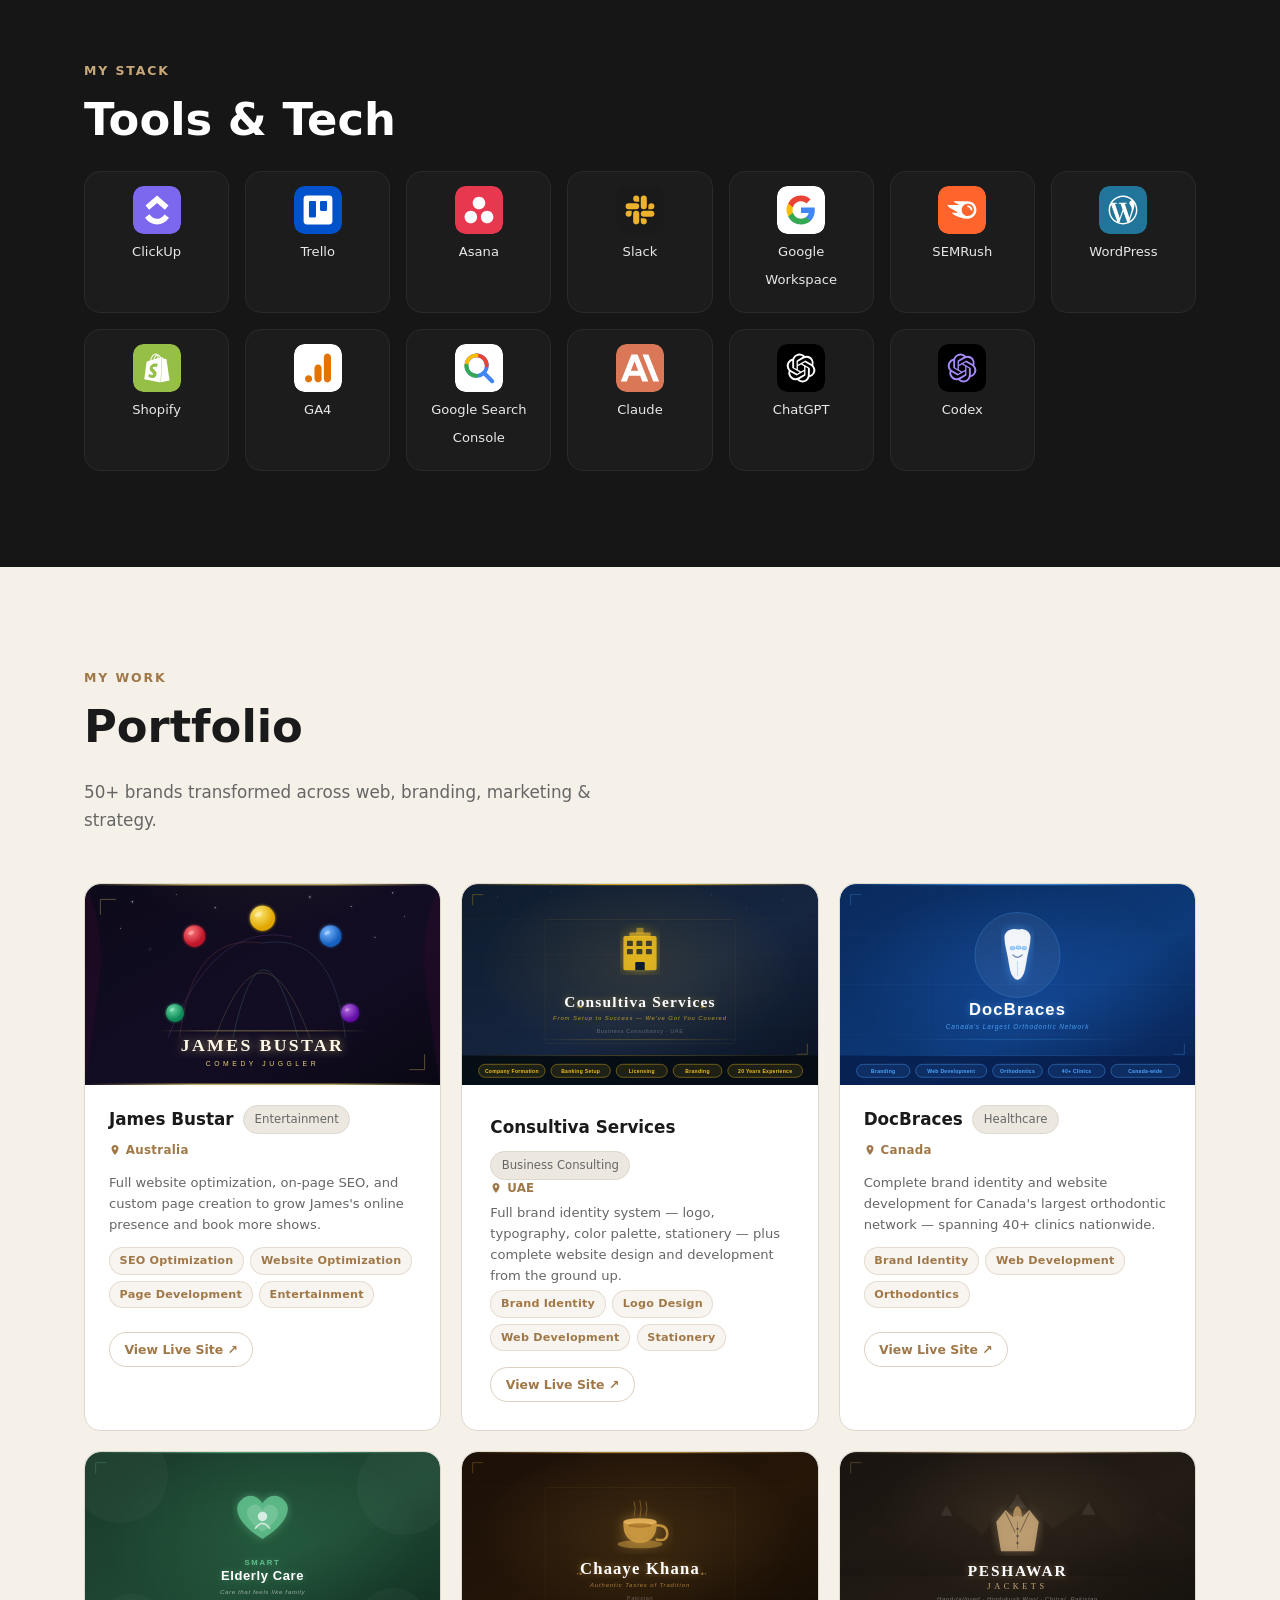
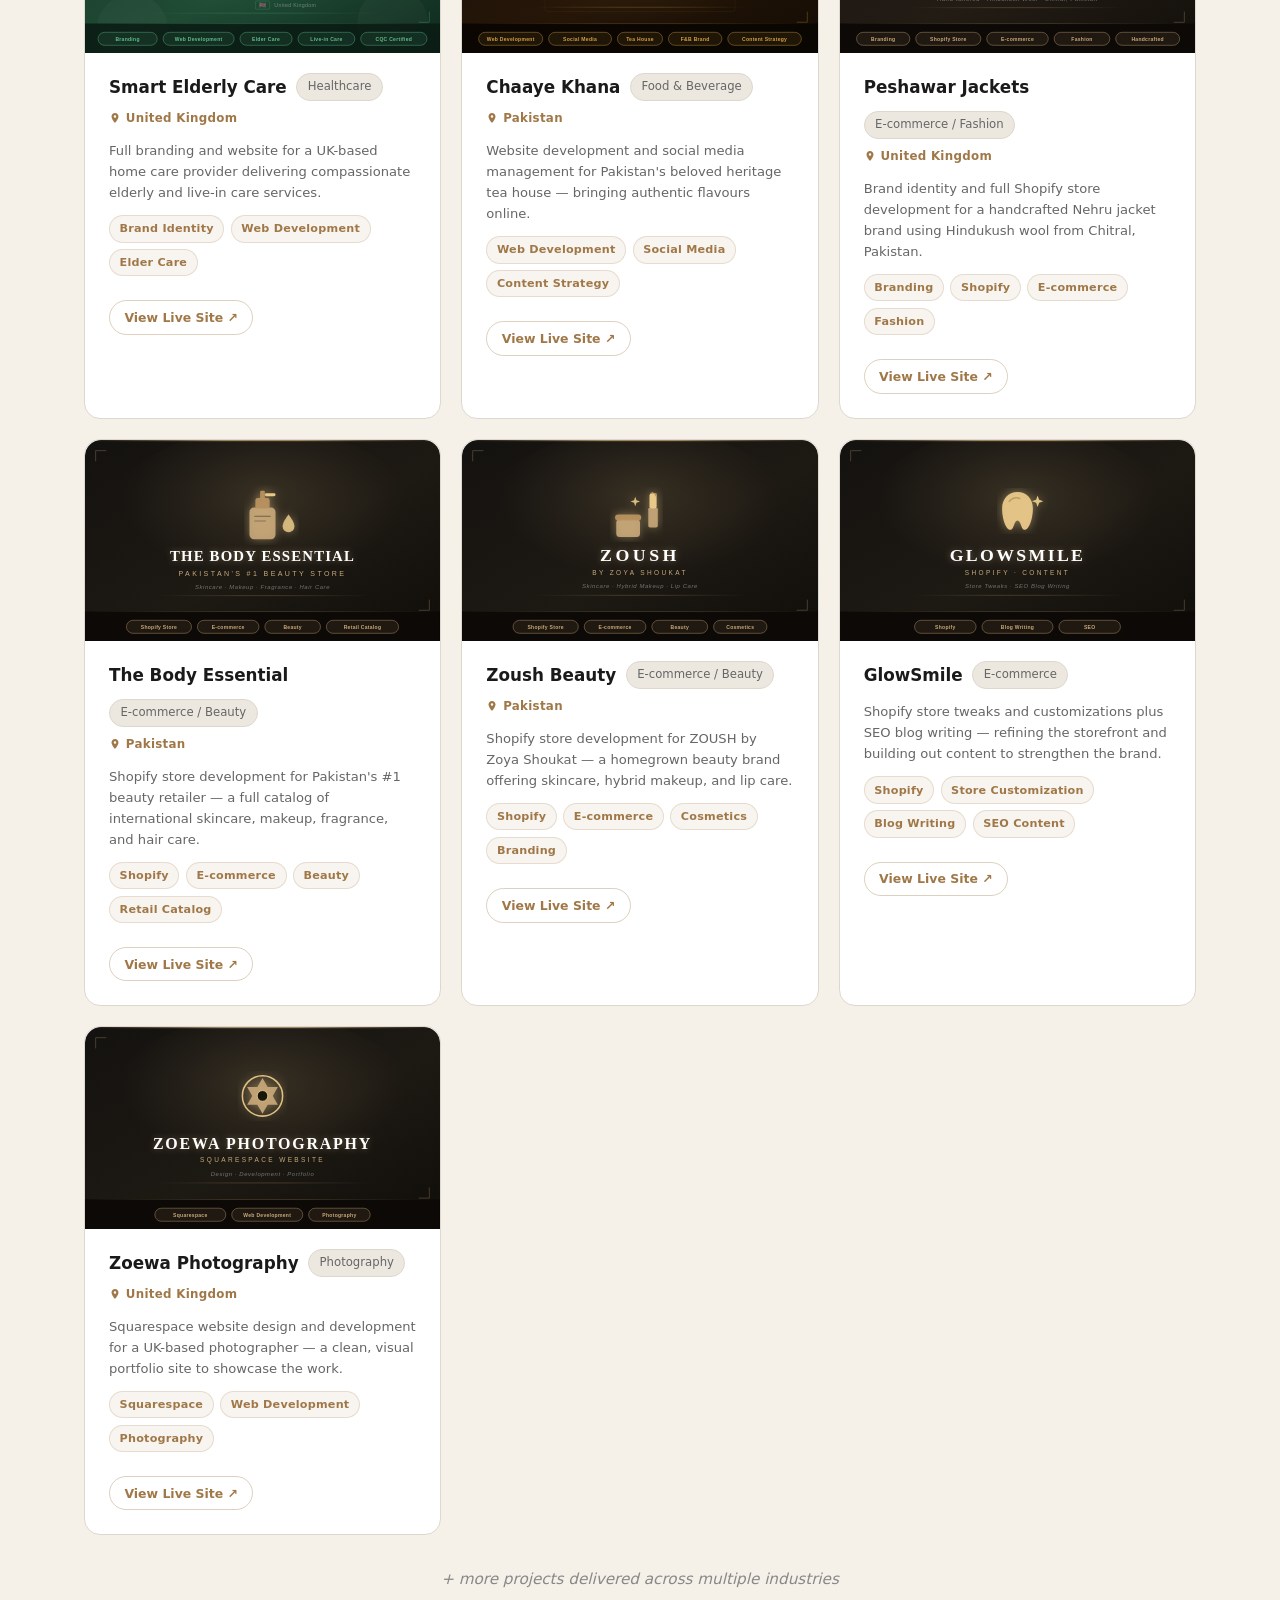
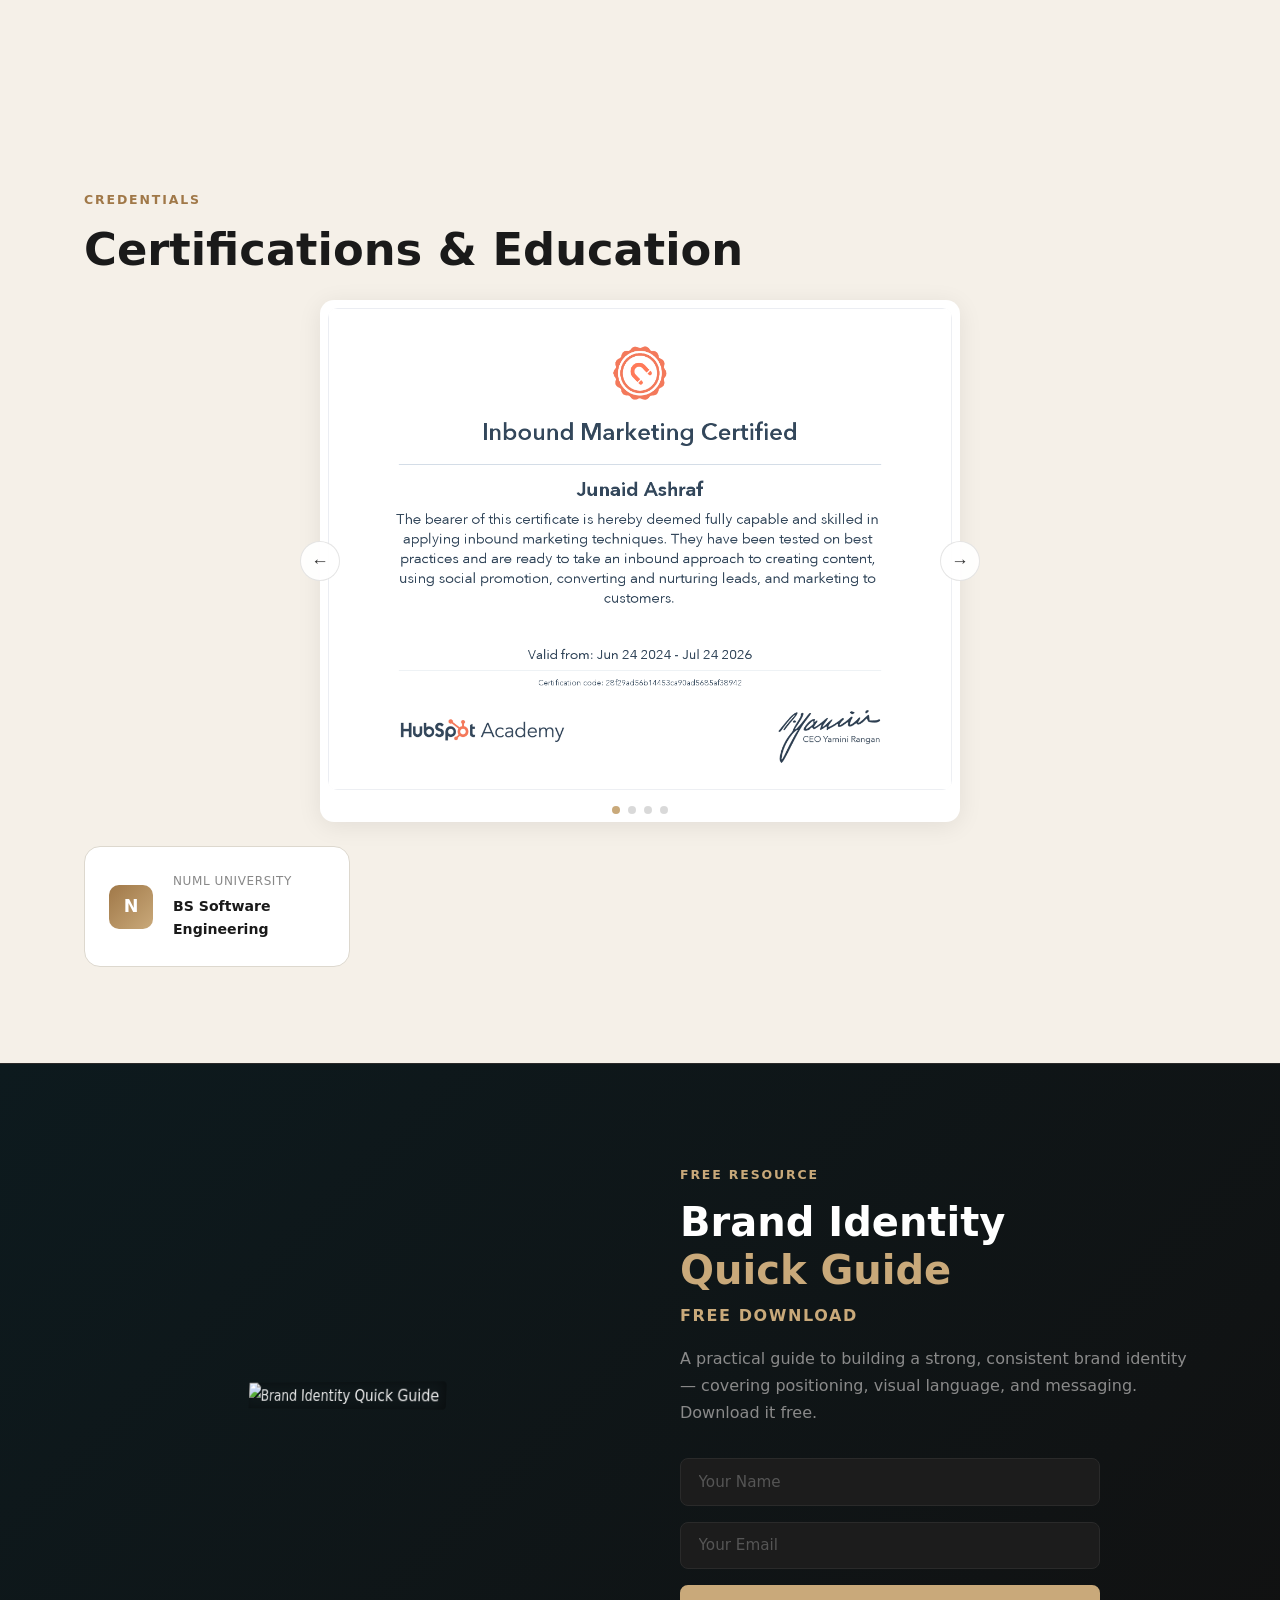
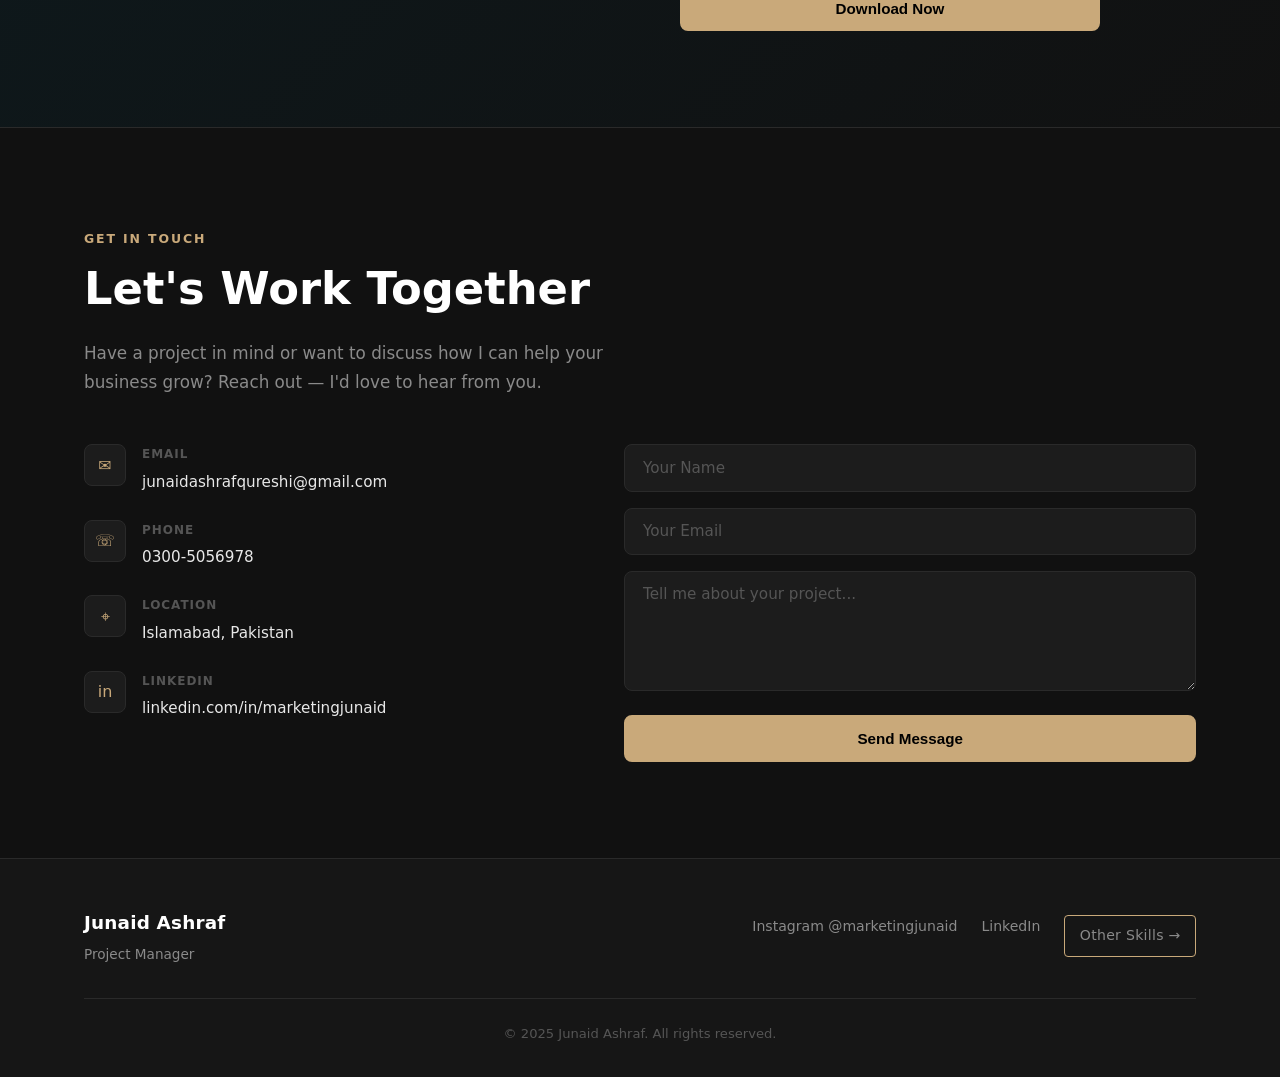
==== commit a47317cb: "Add GlowSmile and Zoewa Photography to portfolio Co-Authored-By: Claude Opus 4.8 <noreply@anthropic." ====
--- a/index.html
+++ b/index.html
@@ -374,6 +374,46 @@
           </div>
         </div>
 
+        <div class="portfolio-card portfolio-card--jb reveal">
+          <div class="jb-banner">
+            <img src="portfolio/glowsmile-cover.svg" alt="GlowSmile" class="jb-cover-img"/>
+          </div>
+          <div class="portfolio-card-inner">
+            <div class="jb-header">
+              <h3 class="jb-name">GlowSmile</h3>
+              <span class="industry-tag">E-commerce</span>
+            </div>
+            <p class="jb-desc">Shopify store tweaks and customizations plus SEO blog writing — refining the storefront and building out content to strengthen the brand.</p>
+            <div class="jb-services">
+              <span class="jb-tag">Shopify</span>
+              <span class="jb-tag">Store Customization</span>
+              <span class="jb-tag">Blog Writing</span>
+              <span class="jb-tag">SEO Content</span>
+            </div>
+            <a href="https://www.glowsmile.co/" target="_blank" rel="noopener" class="btn-small btn-small--live">View Live Site ↗</a>
+          </div>
+        </div>
+
+        <div class="portfolio-card portfolio-card--jb reveal">
+          <div class="jb-banner">
+            <img src="portfolio/zoewa-cover.svg" alt="Zoewa Photography" class="jb-cover-img"/>
+          </div>
+          <div class="portfolio-card-inner">
+            <div class="jb-header">
+              <h3 class="jb-name">Zoewa Photography</h3>
+              <span class="industry-tag">Photography</span>
+            </div>
+            <p class="jb-country"><svg viewBox="0 0 24 24" fill="currentColor"><path d="M12 2C8.13 2 5 5.13 5 9c0 5.25 7 13 7 13s7-7.75 7-13c0-3.87-3.13-7-7-7zm0 9.5a2.5 2.5 0 110-5 2.5 2.5 0 010 5z"/></svg>United Kingdom</p>
+            <p class="jb-desc">Squarespace website design and development for a UK-based photographer — a clean, visual portfolio site to showcase the work.</p>
+            <div class="jb-services">
+              <span class="jb-tag">Squarespace</span>
+              <span class="jb-tag">Web Development</span>
+              <span class="jb-tag">Photography</span>
+            </div>
+            <a href="https://www.zoew-aphotography.co.uk/" target="_blank" rel="noopener" class="btn-small btn-small--live">View Live Site ↗</a>
+          </div>
+        </div>
+
 
       </div>
       <p class="portfolio-more reveal">+ more projects delivered across multiple industries</p>
